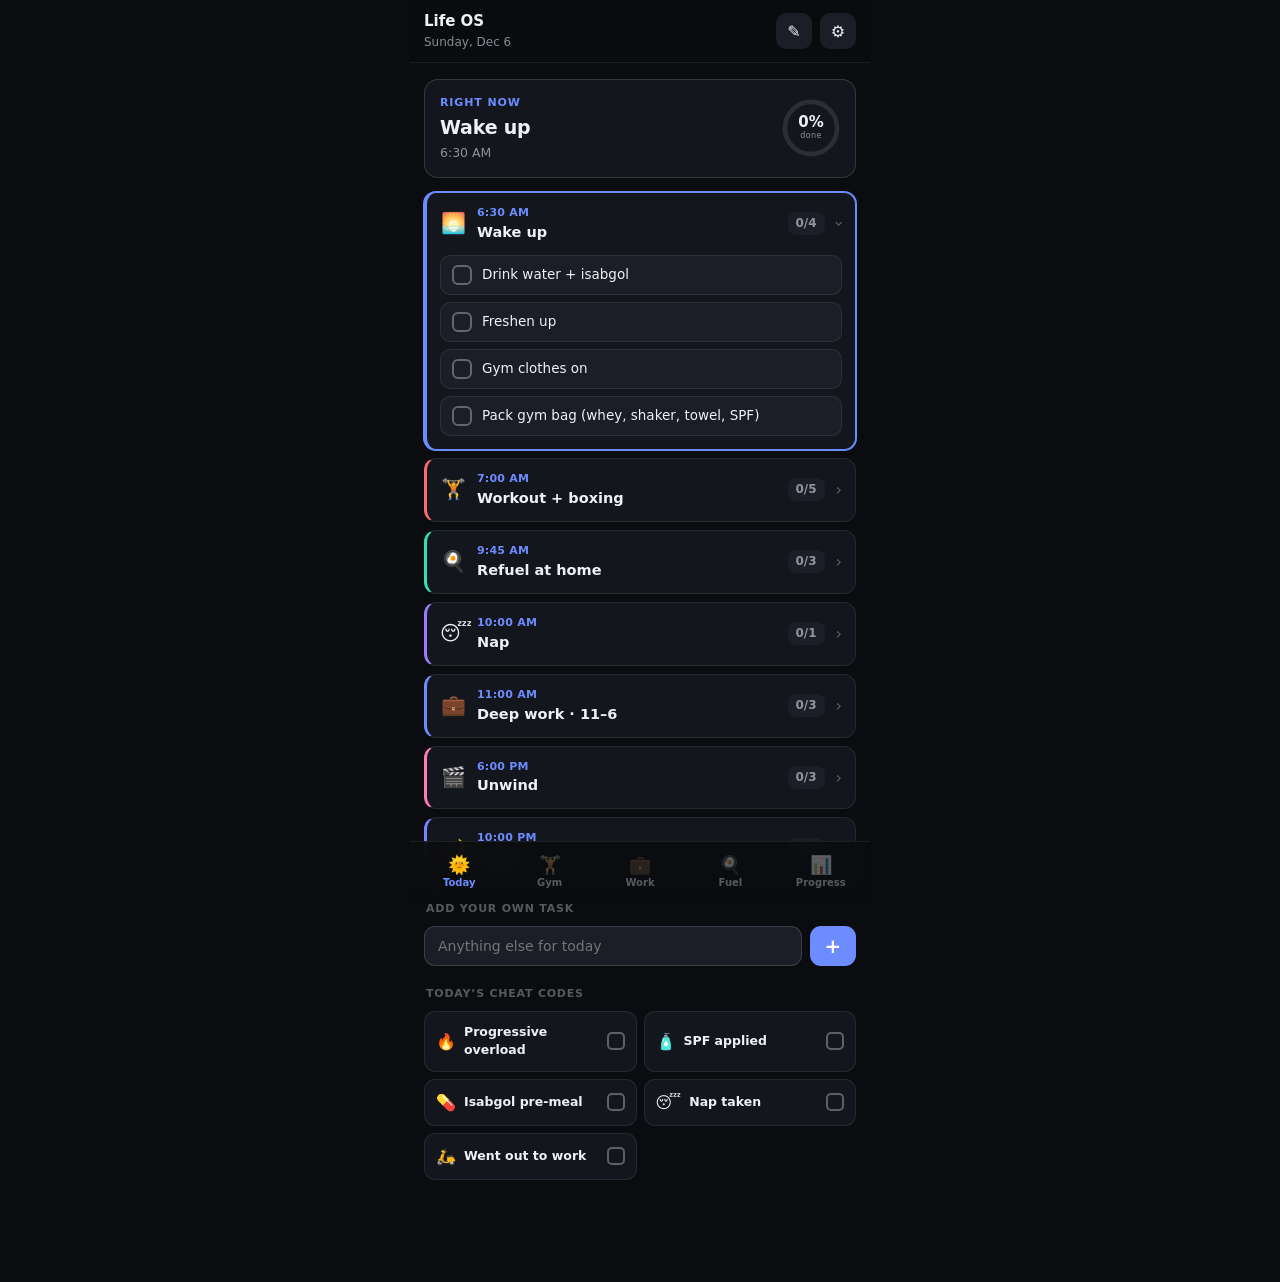
==== index.html @ 1b0ac403 "Add files via upload" ====
<!DOCTYPE html>
<html lang="en">
<head>
<meta charset="UTF-8">
<meta name="viewport" content="width=device-width, initial-scale=1.0, viewport-fit=cover">
<meta name="theme-color" content="#0a0b0f">
<meta name="apple-mobile-web-app-capable" content="yes">
<meta name="apple-mobile-web-app-status-bar-style" content="black-translucent">
<title>Life OS</title>
<link rel="manifest" href="manifest.webmanifest">
<link rel="apple-touch-icon" href="icon-192.png">
<style>
:root{
  --bg:#0b0c10;--surface:#14161d;--surface2:#1b1e27;--line:rgba(255,255,255,.08);--line2:rgba(255,255,255,.14);
  --text:#eef1f6;--muted:rgba(236,240,250,.56);--faint:rgba(236,240,250,.34);
  --accent:#6c8cff;--good:#34e2b0;--warn:#ffcf5d;--bad:#ff6b6b;
  --amber:#ffcf5d;--red:#ff6b6b;--green:#34e2b0;--purple:#9a7cff;--blue:#6c8cff;--pink:#ff7ab8;--indigo:#7c83ff;--teal:#4fb9c9;
  --radius:14px;color-scheme:dark;
}
*{box-sizing:border-box}
html,body{margin:0;padding:0}
body{background:var(--bg);color:var(--text);font-family:-apple-system,BlinkMacSystemFont,'Inter','Segoe UI',system-ui,sans-serif;-webkit-font-smoothing:antialiased;-webkit-tap-highlight-color:transparent;overscroll-behavior:none;font-size:15px;line-height:1.45}
button{font-family:inherit;cursor:pointer;border:none;color:inherit;background:none}
input,textarea,select{font-family:inherit}
.num{font-variant-numeric:tabular-nums}
.app{max-width:460px;margin:0 auto;min-height:100vh;padding-bottom:80px}
.topbar{position:sticky;top:0;z-index:8;display:flex;align-items:center;gap:8px;padding:calc(11px + env(safe-area-inset-top)) 14px 11px;background:rgba(11,12,16,.86);backdrop-filter:blur(12px);border-bottom:1px solid var(--line)}
.topbar .brand{flex:1;min-width:0}
.topbar h2{margin:0;font-size:15px;font-weight:700;white-space:nowrap;overflow:hidden;text-overflow:ellipsis}
.topbar .sub{font-size:12px;color:var(--muted);margin-top:1px;white-space:nowrap;overflow:hidden;text-overflow:ellipsis}
.iconbtn{width:36px;height:36px;border-radius:10px;background:var(--surface2);color:var(--text);font-size:16px;display:flex;align-items:center;justify-content:center;flex:none}
.iconbtn:active{background:#2a2e3a}
.iconbtn.on{background:var(--accent);color:#fff}
.view{display:none;padding:16px 14px 22px}
.view.active{display:block}
.eyebrow{font-size:11px;font-weight:700;letter-spacing:.1em;text-transform:uppercase;color:var(--accent);margin-bottom:6px}
h1.title{font-size:22px;font-weight:800;letter-spacing:-.02em;margin:0 0 4px}
.muted-p{font-size:13px;color:var(--muted);margin:2px 0 14px}
.sectit{font-size:11px;font-weight:700;text-transform:uppercase;letter-spacing:.07em;color:var(--faint);margin:20px 2px 9px;display:flex;justify-content:space-between;align-items:center}
.card{border:1px solid var(--line2);border-radius:var(--radius);padding:15px;background:var(--surface)}
.cta{width:100%;padding:14px;border-radius:12px;font-size:15px;font-weight:700;background:var(--accent);color:#fff;display:flex;align-items:center;justify-content:center;gap:8px}
.cta:active{filter:brightness(1.08)}
.cta.ghost{background:var(--surface2);color:var(--text);border:1px solid var(--line)}
.mini{padding:8px 12px;border-radius:10px;background:var(--surface2);color:var(--muted);font-size:12.5px;font-weight:600;border:1px solid var(--line)}
.mini:active{background:#23273a;color:var(--text)}
.mini.danger{color:var(--bad)}
.dot{width:8px;height:8px;border-radius:50%;flex:none}
.dot.Heavy{background:var(--red)}.dot.Hypertrophy{background:var(--blue)}.dot.Pump{background:var(--good)}
/* focus header */
.fhead{display:flex;align-items:center;justify-content:space-between;gap:12px;padding:15px;border:1px solid var(--line2);border-radius:var(--radius);background:var(--surface);margin-bottom:14px}
.fhead .nowlbl{font-size:11px;font-weight:700;letter-spacing:.08em;text-transform:uppercase;color:var(--accent)}
.fhead .nowttl{font-size:19px;font-weight:800;letter-spacing:-.01em;margin-top:3px}
.fhead .nowsub{font-size:12.5px;color:var(--muted);margin-top:2px}
.ring{position:relative;flex:none}
.ring svg{transform:rotate(-90deg);display:block}
.ring .rc{position:absolute;inset:0;display:flex;flex-direction:column;align-items:center;justify-content:center}
.ring .rc b{font-size:15px;font-weight:800;line-height:1}
.ring .rc s{font-size:8px;color:var(--muted);text-decoration:none;letter-spacing:.05em}
/* blocks */
.blk{border:1px solid var(--line);border-left:3px solid var(--line2);border-radius:12px;background:var(--surface);margin-bottom:8px;overflow:hidden}
.blk.amber{border-left-color:var(--amber)}.blk.red{border-left-color:var(--red)}.blk.green{border-left-color:var(--green)}.blk.purple{border-left-color:var(--purple)}.blk.blue{border-left-color:var(--blue)}.blk.pink{border-left-color:var(--pink)}.blk.indigo{border-left-color:var(--indigo)}.blk.teal{border-left-color:var(--teal)}
.blk.now{border-color:var(--accent);box-shadow:0 0 0 1px var(--accent)}
.blk.past{opacity:.5}
.bhd{display:flex;align-items:center;gap:11px;padding:12px 13px;cursor:pointer}
.be{font-size:20px;flex:none;width:26px;text-align:center}
.bm{flex:1;min-width:0}
.bt{font-size:11px;font-weight:700;color:var(--accent);letter-spacing:.02em}
.blk.past .bt{color:var(--faint)}
.bh{font-size:14.5px;font-weight:650;margin-top:1px}
.bcount{font-size:12px;color:var(--muted);font-weight:600;background:var(--surface2);border-radius:8px;padding:3px 8px}
.bcount.done{color:var(--good)}
.bchev{color:var(--faint);font-size:16px;transition:transform .15s}
.blk.open .bchev{transform:rotate(90deg)}
.subs{padding:0 13px 13px;display:flex;flex-direction:column;gap:7px}
.subrow{display:flex;align-items:center;gap:10px;padding:9px 11px;border:1px solid var(--line);border-radius:10px;background:var(--surface2);cursor:pointer}
.subrow.done{opacity:.55}
.subrow.done .stx{text-decoration:line-through;color:var(--faint)}
.subcbx{width:20px;height:20px;border-radius:6px;border:2px solid var(--faint);flex:none;display:flex;align-items:center;justify-content:center;font-size:12px;color:transparent}
.subcbx.on{background:var(--good);border-color:var(--good);color:#04241a}
.subrow .stx{flex:1;font-size:13.5px}
.subrow .srm{color:var(--faint);font-size:16px;padding:0 2px}
.blkact{padding:0 13px 13px}
/* edit */
.erow{display:flex;gap:8px;padding:11px 12px 0}
.eemoji{width:46px;text-align:center;font-size:18px}
.einp,.etitle{width:100%;padding:9px 11px;border-radius:9px;background:var(--bg);border:1px solid var(--line2);color:var(--text);font-size:13.5px}
.etitle{font-weight:650;margin:8px 12px 0;width:calc(100% - 24px)}
.etime{width:120px;padding:9px 11px;border-radius:9px;background:var(--bg);border:1px solid var(--line2);color:var(--text);font-size:13.5px}
.esubs{padding:8px 12px 0;display:flex;flex-direction:column;gap:6px}
.esub{display:flex;gap:7px;align-items:center}
.esub input{flex:1}
.esub button,.echip button{width:30px;height:30px;border-radius:8px;background:var(--surface2);color:var(--bad);font-size:16px;flex:none}
.etools{display:flex;flex-wrap:wrap;gap:7px;padding:10px 12px 12px;align-items:center}
.etools select{padding:8px 9px;border-radius:9px;background:var(--bg);border:1px solid var(--line2);color:var(--text);font-size:12.5px}
.addrow{display:flex;gap:8px;margin-bottom:10px}
.addrow input{flex:1;padding:11px 13px;border-radius:11px;background:var(--surface2);border:1px solid var(--line2);color:var(--text);font-size:14px}
.addrow input:focus{outline:none;border-color:var(--accent)}
.addrow button{width:46px;border-radius:11px;background:var(--accent);color:#fff;font-size:20px;font-weight:700}
.trow{display:flex;align-items:center;gap:11px;padding:11px 13px;border:1px solid var(--line);border-radius:11px;background:var(--surface);margin-bottom:7px}
.trow.done .tx{color:var(--faint);text-decoration:line-through}
.cbx{width:22px;height:22px;border-radius:6px;border:2px solid var(--faint);flex:none;display:flex;align-items:center;justify-content:center;font-size:13px;color:transparent}
.cbx.on{background:var(--good);border-color:var(--good);color:#04241a}
.trow .tx{flex:1;font-size:14px}
.trow .del{color:var(--faint);font-size:17px;padding:0 4px}
/* habits */
.habits{display:grid;grid-template-columns:1fr 1fr;gap:7px}
.hbtn{display:flex;align-items:center;gap:8px;padding:11px;border:1px solid var(--line);border-radius:11px;background:var(--surface)}
.hbtn.on{background:rgba(52,226,176,.12);border-color:rgba(52,226,176,.4)}
.hbtn .he{font-size:16px;flex:none}
.hbtn .hl{font-size:12.5px;font-weight:600;flex:1;text-align:left}
.hbtn .hk{width:18px;height:18px;border-radius:5px;border:2px solid var(--faint);flex:none;display:flex;align-items:center;justify-content:center;font-size:11px;color:transparent}
.hbtn.on .hk{background:var(--good);border-color:var(--good);color:#04241a}
/* gym week */
.legend{display:flex;gap:12px;flex-wrap:wrap;margin-top:11px;padding:11px 13px;background:var(--surface);border:1px solid var(--line);border-radius:11px}
.legend .li{display:flex;align-items:center;gap:6px;font-size:11.5px;color:var(--muted)}
.legend .li b{color:var(--text);font-weight:650}
.week{display:flex;flex-direction:column;gap:7px}
.wrow{display:flex;align-items:center;gap:12px;padding:12px 13px;border:1px solid var(--line);border-radius:12px;background:var(--surface)}
.wrow.today{border-color:var(--accent);background:linear-gradient(120deg,rgba(108,140,255,.1),var(--surface))}
.wrow.rest{opacity:.6}
.wrow .dd{width:34px;font-weight:700;font-size:12.5px;color:var(--muted);text-align:center}
.wrow.today .dd{color:var(--accent)}
.wrow .wk{flex:1;min-width:0}
.wrow .wk b{font-weight:650;font-size:14px;display:block;white-space:nowrap;overflow:hidden;text-overflow:ellipsis}
.wrow .wk small{color:var(--faint);font-size:11.5px}
.wrow .arw{color:var(--faint);font-size:15px}
.chips{display:flex;gap:6px;flex-wrap:wrap;margin-top:10px}
.tchip{display:inline-flex;align-items:center;gap:5px;font-size:11.5px;font-weight:600;color:var(--muted);background:var(--surface2);border:1px solid var(--line);padding:4px 9px;border-radius:99px}
.callout{display:flex;align-items:flex-start;gap:10px;padding:11px 13px;border-radius:11px;background:rgba(108,140,255,.1);border:1px solid rgba(108,140,255,.3);font-size:13px;color:#cdd9ff;margin-bottom:12px}
/* player */
.pbar{height:5px;border-radius:99px;background:var(--line);overflow:hidden;margin:2px 0 16px}
.pbar>i{display:block;height:100%;background:var(--accent);border-radius:99px;transition:width .35s ease}
.exhead{display:flex;align-items:flex-start;justify-content:space-between;gap:12px;margin-bottom:3px}
.exname{font-size:22px;font-weight:850;letter-spacing:-.02em;line-height:1.12}
.tier{flex:none;font-size:11px;font-weight:700;padding:4px 9px;border-radius:99px;white-space:nowrap}
.tier.Heavy{background:rgba(255,107,107,.16);color:var(--red)}.tier.Hypertrophy{background:rgba(108,140,255,.16);color:var(--blue)}.tier.Pump{background:rgba(52,226,176,.16);color:var(--good)}
.exsub{color:var(--muted);font-size:13px;margin:6px 0 14px}
.media{position:relative;border-radius:14px;overflow:hidden;background:#0f1117;aspect-ratio:4/3;display:flex;align-items:center;justify-content:center;margin-bottom:16px;border:1px solid var(--line)}
.media img{width:100%;height:100%;object-fit:contain;background:#fff}
.media .ph{display:flex;flex-direction:column;align-items:center;gap:10px;color:var(--muted);padding:24px;text-align:center}
.media .ph .em{font-size:44px}
.media .demo{position:absolute;right:10px;bottom:10px;background:rgba(0,0,0,.6);color:#fff;font-size:12px;font-weight:600;padding:6px 11px;border-radius:99px;text-decoration:none;border:1px solid rgba(255,255,255,.14)}
.setdots{display:flex;gap:6px;flex-wrap:wrap;margin-bottom:14px}
.sdot{min-width:36px;height:34px;padding:0 10px;border-radius:9px;display:flex;align-items:center;justify-content:center;font-weight:700;font-size:13px;background:var(--surface2);color:var(--faint);border:1px solid var(--line)}
.sdot.done{background:rgba(52,226,176,.16);color:var(--good);border-color:transparent}
.sdot.cur{background:var(--accent);color:#fff;border-color:transparent}
.card .slbl{font-size:11px;text-transform:uppercase;letter-spacing:.06em;color:var(--faint);font-weight:700}
.card .tgt{font-size:13.5px;color:var(--muted);margin:4px 0 14px}
.card .tgt b{color:var(--text)}
.steppers{display:flex;gap:11px;margin-bottom:14px}
.stepper{flex:1;border:1px solid var(--line);border-radius:13px;padding:10px;text-align:center;background:var(--bg)}
.stepper .cap{font-size:11px;font-weight:700;letter-spacing:.04em;text-transform:uppercase;color:var(--muted);margin-bottom:7px}
.stepper .ctl{display:flex;align-items:center;justify-content:center;gap:5px}
.stepper .ctl button{width:40px;height:40px;font-size:22px;border-radius:11px;background:var(--surface2);color:var(--text)}
.stepper .val input{width:60px;text-align:center;font-size:22px;font-weight:800;border:none;background:transparent;padding:4px 0;color:var(--text)}
.stepper .unit{font-size:11px;color:var(--faint);margin-top:3px}
.donebtn{width:100%;padding:16px;font-size:16px;font-weight:800;border-radius:13px;background:var(--good);color:#04241a;display:flex;align-items:center;justify-content:center;gap:8px}
.minor{display:flex;gap:9px;margin-top:11px}
.minor button{flex:1;background:var(--surface2);color:var(--muted);font-size:13px;font-weight:600;padding:11px;border-radius:11px;border:1px solid var(--line)}
.rest{position:fixed;inset:0;z-index:40;background:rgba(8,9,13,.96);backdrop-filter:blur(8px);color:#fff;display:none;flex-direction:column;align-items:center;justify-content:center;padding:28px;text-align:center}
.rest.active{display:flex}
.rest .cap{font-size:12px;letter-spacing:.14em;text-transform:uppercase;color:var(--muted);font-weight:700}
.ring2{position:relative;width:230px;height:230px;margin:20px 0}
.ring2 svg{transform:rotate(-90deg);width:100%;height:100%}
.ring2 .t{position:absolute;inset:0;display:flex;align-items:center;justify-content:center;font-size:56px;font-weight:800}
.rest .nextup{color:var(--muted);font-size:14px;margin-bottom:20px}
.rest .nextup b{color:#fff}
.rest .adj{display:flex;gap:10px;margin-bottom:14px}
.rest .adj button{background:rgba(255,255,255,.1);color:#fff;font-size:15px;font-weight:700;padding:12px 18px;border-radius:12px}
.skip{background:#fff;color:#0a0b0f;font-weight:800;padding:14px 34px;font-size:16px;border-radius:13px}
.stats{display:grid;grid-template-columns:1fr 1fr 1fr;gap:9px;margin:12px 0 4px}
.stat{border:1px solid var(--line);border-radius:13px;padding:14px 10px;text-align:center;background:var(--surface)}
.stat .v{font-size:21px;font-weight:800}
.stat .k{font-size:11px;color:var(--muted);margin-top:3px;font-weight:600}
.sumrow{display:flex;justify-content:space-between;align-items:center;gap:12px;padding:12px 0;border-bottom:1px solid var(--line)}
.sumrow .nm{font-weight:650;font-size:14px}
.sumrow .vv{color:var(--muted);font-size:13px;text-align:right}
.exrow{display:flex;align-items:center;gap:11px;padding:13px 14px;border:1px solid var(--line);border-radius:12px;background:var(--surface);margin-bottom:8px}
.exrow .nm{flex:1;min-width:0}
.exrow .nm b{font-size:14px;font-weight:650;display:block}
.exrow .nm small{font-size:11.5px;color:var(--faint)}
.exrow .arw{color:var(--faint);font-size:15px}
.spark{display:flex;align-items:flex-end;gap:3px;height:28px;width:58px}
.spark i{flex:1;background:var(--accent);border-radius:3px 3px 0 0;min-height:3px;opacity:.85}
.prcard{border:1px solid var(--line);border-radius:13px;background:var(--surface);padding:14px;margin-bottom:9px}
.prcard .ph{display:flex;justify-content:space-between;align-items:center;margin-bottom:9px}
.prcard .ph b{font-size:14px;font-weight:700}
.prcard .ph .date{font-size:11.5px;color:var(--faint)}
.prcard .badges{display:flex;gap:6px;flex-wrap:wrap}
.prcard .bdg{font-size:11.5px;color:var(--muted);background:var(--surface2);border:1px solid var(--line);padding:3px 8px;border-radius:7px}
.empty{text-align:center;color:var(--muted);font-size:13.5px;padding:26px 16px;background:var(--surface);border:1px dashed var(--line2);border-radius:13px}
.empty .em{font-size:36px;display:block;margin-bottom:9px;opacity:.7}
.chartwrap{border:1px solid var(--line2);border-radius:14px;background:var(--surface);padding:15px 13px 9px}
.chartwrap .ttl{font-size:12.5px;color:var(--muted);font-weight:600;margin-bottom:6px}
.chartwrap svg{width:100%;height:auto;display:block;overflow:visible}
.chartlegend{display:flex;gap:14px;margin-top:8px;font-size:11.5px;color:var(--muted);flex-wrap:wrap}
.chartlegend span{display:inline-flex;align-items:center;gap:6px}
.ln{width:14px;height:3px;border-radius:2px;background:var(--accent)}
.kpis{display:grid;grid-template-columns:1fr 1fr;gap:8px;margin-bottom:6px}
.kpi{padding:13px;border:1px solid var(--line2);border-radius:13px;background:var(--surface)}
.kpi .ke{font-size:16px}
.kpi .kv{font-size:19px;font-weight:800;margin-top:5px}
.kpi .kl{font-size:11px;color:var(--muted);margin-top:1px}
.kpi.hot{background:linear-gradient(135deg,rgba(255,107,107,.14),var(--surface));border-color:rgba(255,107,107,.3)}
.frings{display:grid;grid-template-columns:1fr 1fr;gap:11px;margin:4px 0}
.fring{border:1px solid var(--line);border-radius:14px;background:var(--surface);padding:14px;display:flex;flex-direction:column;align-items:center;gap:5px}
.fring .ft{font-size:11.5px;color:var(--muted);font-weight:700}
.fring .fv{font-size:12.5px;color:var(--faint)}
.fring .fv b{color:var(--text);font-size:14px}
.counter{display:flex;align-items:center;justify-content:space-between;padding:13px 15px;border:1px solid var(--line);border-radius:13px;background:var(--surface);margin-bottom:9px}
.counter.on{border-color:rgba(52,226,176,.4)}
.counter .cl{display:flex;align-items:center;gap:10px}
.counter .cl .ce{font-size:22px}
.counter .cl .cn b{font-size:14px;font-weight:650;display:block}
.counter .cl .cn small{font-size:11.5px;color:var(--muted)}
.counter .cc{display:flex;align-items:center;gap:11px}
.counter .cc button{width:36px;height:36px;border-radius:10px;background:var(--surface2);color:var(--text);font-size:20px}
.counter .cc .cv{min-width:28px;text-align:center;font-size:18px;font-weight:800}
.counter .cc .del{width:32px;font-size:17px;color:var(--faint)}
.meal{display:flex;align-items:center;gap:11px;padding:12px 13px;border:1px solid var(--line);border-radius:11px;background:var(--surface);margin-bottom:7px}
.meal.on{border-color:rgba(52,226,176,.4)}
.meal .mn{flex:1;min-width:0}
.meal .mn b{font-size:13.5px;font-weight:600;display:block}
.meal .mn small{font-size:11.5px;color:var(--faint)}
.meal.on .mn b{color:var(--good)}
.meal .del{color:var(--faint);font-size:17px;padding:0 4px}
.spot{display:flex;align-items:flex-start;gap:11px;padding:13px;border:1px solid var(--line);border-radius:13px;background:var(--surface);margin-bottom:8px}
.spot .si{width:38px;height:38px;border-radius:10px;background:var(--surface2);display:flex;align-items:center;justify-content:center;font-size:18px;flex:none}
.spot .sm{flex:1;min-width:0}
.spot .sm b{font-size:14px;font-weight:650;display:block}
.spot .sm .meta{font-size:11.5px;color:var(--accent);font-weight:600;margin:2px 0}
.spot .sm small{font-size:12px;color:var(--muted);display:block}
.spot .go{font-size:11.5px;color:var(--accent);font-weight:700;white-space:nowrap;text-decoration:none;align-self:center}
.timer{border:1px solid var(--line2);border-radius:16px;background:var(--surface);padding:20px;text-align:center;margin-bottom:8px}
.timer .tv{font-size:48px;font-weight:850;letter-spacing:-.02em}
.timer .ts{font-size:11px;color:var(--muted);font-weight:700;letter-spacing:.1em;text-transform:uppercase}
.timer .tb{display:flex;gap:9px;margin-top:14px}
.timer .tb button{flex:1;padding:12px;border-radius:12px;font-weight:700;font-size:14px}
.timer .tb .pri{background:var(--accent);color:#fff}
.timer .tb .sec{background:var(--surface2);color:var(--text);border:1px solid var(--line)}
.seglbl{font-size:12.5px;color:var(--muted);margin:10px 0 0}
textarea.notes{width:100%;min-height:130px;padding:14px;border-radius:13px;background:var(--surface2);border:1px solid var(--line2);color:var(--text);font-size:14px;line-height:1.5;resize:vertical}
textarea.notes:focus{outline:none;border-color:var(--accent)}
.field label{display:block;font-size:12.5px;font-weight:650;margin:0 0 6px;color:var(--text)}
.field input{width:100%;padding:12px 13px;border-radius:12px;background:var(--surface2);border:1px solid var(--line2);color:var(--text);font-size:14px}
.banner{margin-top:13px;padding:12px 13px;border-radius:12px;background:var(--surface2);border:1px solid var(--line);font-size:12.5px;color:var(--muted)}
.banner.ok{border-color:rgba(52,226,176,.4);color:var(--good)}
.tabbar{position:fixed;bottom:0;left:0;right:0;z-index:9;display:flex;max-width:460px;margin:0 auto;background:rgba(11,12,16,.93);backdrop-filter:blur(12px);border-top:1px solid var(--line);padding:7px 4px calc(7px + env(safe-area-inset-bottom))}
.tabbar button{flex:1;display:flex;flex-direction:column;align-items:center;gap:2px;font-size:10px;font-weight:650;color:var(--faint);padding:5px 0}
.tabbar button .ic{font-size:18px;filter:grayscale(.4)}
.tabbar button.on{color:var(--accent)}
.tabbar button.on .ic{filter:none}
#toast{position:fixed;left:50%;bottom:92px;transform:translateX(-50%);background:#1b1e28;color:#fff;padding:11px 17px;border-radius:12px;font-size:13.5px;z-index:60;max-width:86%;text-align:center;transition:opacity .3s;border:1px solid rgba(255,255,255,.1);opacity:0;pointer-events:none}
.foodgoals{display:grid;grid-template-columns:1fr 1fr;gap:9px;margin-bottom:8px}
.foodgoals .field input{padding:9px 11px}
. meallabel{font-size:12px}
</style>
</head>
<body>
<div class="app">
  <div class="topbar">
    <button class="iconbtn" id="backBtn" style="display:none" onclick="goBack()">←</button>
    <div class="brand"><h2 id="barTitle">Life OS</h2><div class="sub" id="barSub"></div></div>
    <button class="iconbtn" id="editBtn" onclick="toggleEdit()" title="Edit">✎</button>
    <button class="iconbtn" onclick="openSettings()" title="Settings">⚙</button>
  </div>

  <div class="view active" id="today"></div>

  <div class="view" id="gym">
    <div class="eyebrow" id="gymDay">Today</div>
    <h1 class="title" id="todayWorkout"></h1>
    <div class="muted-p" id="gymLbl">Today’s session</div>
    <div class="chips" id="tierChips" style="margin-bottom:14px"></div>
    <button class="cta" id="startBtn" onclick="startToday()">Start workout</button>
    <div class="legend">
      <div class="li"><span class="dot Heavy"></span><b>Heavy</b> low reps</div>
      <div class="li"><span class="dot Hypertrophy"></span><b>Build</b> mid reps</div>
      <div class="li"><span class="dot Pump"></span><b>Pump</b> high reps</div>
    </div>
    <div class="sectit">This week</div>
    <div class="week" id="weekList"></div>
  </div>

  <div class="view" id="player">
    <div class="pbar"><i id="pfill"></i></div>
    <div class="exhead"><div class="exname" id="exName"></div><div class="tier" id="exTier"></div></div>
    <div class="exsub" id="exSub"></div>
    <div class="media" id="media"></div>
    <div class="setdots" id="setDots"></div>
    <div class="card">
      <div class="slbl" id="setLbl">Set 1</div>
      <div class="tgt" id="setTgt"></div>
      <div class="steppers">
        <div class="stepper"><div class="cap">Weight</div><div class="ctl"><button onclick="bump('w',-1)">−</button><div class="val"><input id="wIn" class="num" inputmode="decimal"></div><button onclick="bump('w',1)">+</button></div><div class="unit">kg</div></div>
        <div class="stepper"><div class="cap">Reps</div><div class="ctl"><button onclick="bump('r',-1)">−</button><div class="val"><input id="rIn" class="num" inputmode="numeric"></div><button onclick="bump('r',1)">+</button></div><div class="unit">reps</div></div>
      </div>
      <button class="donebtn" onclick="doneSet()">✓ Done set</button>
      <div class="minor"><button onclick="prevSet()">← Back a set</button><button onclick="skipExercise()">Skip exercise</button></div>
    </div>
  </div>

  <div class="view" id="summary">
    <div class="eyebrow">Complete</div>
    <h1 class="title" id="sumTitle">Workout done</h1>
    <div class="stats" id="sumStats"></div>
    <div class="sectit">Breakdown</div>
    <div id="sumList"></div>
    <button class="cta" style="margin-top:16px" onclick="saveSession()">Save &amp; finish</button>
    <button class="cta ghost" style="margin-top:9px" onclick="goGym()">Discard</button>
  </div>

  <div class="view" id="work"></div>

  <div class="view" id="food"></div>

  <div class="view" id="progress">
    <div class="eyebrow">Progress</div>
    <h1 class="title">Your training</h1>
    <div class="sectit" style="margin-top:8px">This week</div>
    <div class="kpis" id="cheatCodes"></div>
    <div class="sectit">Totals</div>
    <div class="stats" id="progStats"></div>
    <div class="sectit">Strength by exercise <span style="font-weight:600;color:var(--faint);text-transform:none;letter-spacing:0">tap for graph</span></div>
    <div id="exProg"></div>
    <div class="sectit">Recent sessions</div>
    <div id="histList"></div>
  </div>

  <div class="view" id="exdetail">
    <div class="eyebrow">Progressive overload</div>
    <h1 class="title" id="edName"></h1>
    <div class="muted-p" id="edTrend"></div>
    <div class="chartwrap"><div class="ttl">Working weight per session</div><div id="edChart"></div>
      <div class="chartlegend"><span><i class="ln"></i> Weight (kg)</span><span>● reps logged</span></div>
    </div>
    <div class="sectit">Every logged set</div>
    <div id="edSets"></div>
  </div>

  <div class="view" id="spots">
    <div class="eyebrow">Work spots</div>
    <h1 class="title">Where to work</h1>
    <p class="muted-p">Free seats first, paid desks when you want to lock in.</p>
    <div id="spotCats"></div>
  </div>

  <div class="view" id="settings">
    <div class="eyebrow">Settings</div>
    <h1 class="title">Live sync</h1>
    <p class="muted-p">Your finished workouts, meals, work logs &amp; tasks push to your Google Sheet. Pre-filled — only change if your sheet URL changes.</p>
    <div class="field"><label>Google Sheet sync URL</label><input id="syncUrl" placeholder="https://script.google.com/macros/s/.../exec"></div>
    <div class="minor" style="margin-top:11px"><button onclick="saveSync()">Save &amp; load</button><button onclick="testSync()">Test connection</button></div>
    <div class="banner" id="syncStatus">Not connected — using built-in data.</div>
    <div class="sectit">Reset</div>
    <p class="muted-p">Restore the default daily flow, habits, meals &amp; countries. Your logged history stays.</p>
    <button class="cta ghost" onclick="resetCfg()">Reset my setup to defaults</button>
    <button class="cta ghost" style="margin-top:9px" onclick="goToday()">Back to today</button>
  </div>

  <div class="rest" id="rest">
    <div class="cap" id="restCap">Rest</div>
    <div class="ring2"><svg viewBox="0 0 100 100"><circle cx="50" cy="50" r="45" fill="none" stroke="rgba(255,255,255,.12)" stroke-width="6"/><circle id="ringFg" cx="50" cy="50" r="45" fill="none" stroke="#6c8cff" stroke-width="7" stroke-linecap="round" stroke-dasharray="283" stroke-dashoffset="0"/></svg><div class="t num" id="restTime">1:30</div></div>
    <div class="nextup" id="nextUp"></div>
    <div class="adj"><button onclick="adjRest(-15)">−15s</button><button onclick="adjRest(15)">+15s</button></div>
    <button class="skip" onclick="endRest()">Skip →</button>
  </div>

  <div class="tabbar">
    <button id="tabToday" class="on" onclick="goToday()"><span class="ic">🌞</span>Today</button>
    <button id="tabGym" onclick="goGym()"><span class="ic">🏋️</span>Gym</button>
    <button id="tabWork" onclick="goWork()"><span class="ic">💼</span>Work</button>
    <button id="tabFood" onclick="goFood()"><span class="ic">🍳</span>Fuel</button>
    <button id="tabProg" onclick="openProgress()"><span class="ic">📊</span>Progress</button>
  </div>
</div>

<script>
const DATA = {"meta": {"title": "Jae 6-Day Split + Boxing Cut", "startWeight": 65.35, "waist": 32.5, "startDate": "22-Jun", "boxing": "Boxing replaces cardio \u2014 25\u201330 min right after lifting (heavy work stays fresh). Rest Sunday."}, "schedule": [{"date": "22-Jun", "day": "Mon", "workout": "Back + Biceps (Strength)", "boxing": "After lifting \u00b7 25 min"}, {"date": "23-Jun", "day": "Tue", "workout": "Chest + Triceps (Strength)", "boxing": "After lifting \u00b7 25 min"}, {"date": "24-Jun", "day": "Wed", "workout": "Legs + Shoulders (Strength)", "boxing": "After lifting \u00b7 20 min (light)"}, {"date": "25-Jun", "day": "Thu", "workout": "Back + Biceps (Pump)", "boxing": "After lifting \u00b7 30 min"}, {"date": "26-Jun", "day": "Fri", "workout": "Chest + Triceps (Pump)", "boxing": "After lifting \u00b7 30 min"}, {"date": "27-Jun", "day": "Sat", "workout": "Legs + Shoulders (Pump)", "boxing": "After lifting \u00b7 20 min (light)"}, {"date": "28-Jun", "day": "Sun", "workout": "Rest + Mobility", "boxing": "Optional easy shadow-boxing / walk"}], "workoutOrder": ["Back + Biceps (Strength)", "Chest + Triceps (Strength)", "Legs + Shoulders (Strength)", "Back + Biceps (Pump)", "Chest + Triceps (Pump)", "Legs + Shoulders (Pump)"], "restDefaults": {"Back + Biceps (Strength)": 120, "Chest + Triceps (Strength)": 120, "Legs + Shoulders (Strength)": 120, "Back + Biceps (Pump)": 60, "Chest + Triceps (Pump)": 60, "Legs + Shoulders (Pump)": 60}, "tiers": {"Heavy": {"rest": 180, "hint": "Heavy \u2014 low reps, long rest. Leave 1\u20132 reps in the tank."}, "Hypertrophy": {"rest": 90, "hint": "Hypertrophy \u2014 controlled tempo, push close to failure."}, "Pump": {"rest": 45, "hint": "Pump \u2014 high reps, short rest, chase the burn."}}, "workSpots": [{"name": "Third Wave Coffee \u2014 Rajajinagar", "area": "Rajajinagar (near Vijayanagar)", "type": "Cafe", "cost": "Buy a coffee (~\u20b9250)", "note": "Closest to home, fast wifi, laptops welcome, techie regulars.", "maps": "Third Wave Coffee Rajajinagar Bangalore"}, {"name": "Starbucks \u2014 Orion Mall", "area": "Rajajinagar / Brigade Gateway", "type": "Cafe", "cost": "Buy a coffee", "note": "AC, outlets, very long-stay friendly, 10 min from Vijayanagar.", "maps": "Starbucks Orion Mall Rajajinagar"}, {"name": "BHIVE Workspace \u2014 Koramangala", "area": "Koramangala", "type": "Coworking", "cost": "Day pass ~\u20b9300 (promos \u20b975)", "note": "Heart of the startup scene \u2014 founders, tech folks, events. Great to network.", "maps": "BHIVE Workspace Koramangala"}, {"name": "WeWork Galaxy \u2014 Residency Road", "area": "Central / MG Road", "type": "Coworking", "cost": "Day pass", "note": "Premium, unlimited coffee, dense tech/startup crowd, phone booths.", "maps": "WeWork Galaxy Residency Road Bangalore"}, {"name": "91springboard \u2014 Koramangala", "area": "Koramangala", "type": "Coworking", "cost": "Day pass", "note": "Big community + frequent founder/startup events to meet people.", "maps": "91springboard Koramangala"}, {"name": "Paper & Pie \u2014 Indiranagar", "area": "Indiranagar", "type": "Cafe", "cost": "Buy a coffee", "note": "Quiet, plug points everywhere, creative/startup crowd.", "maps": "Paper and Pie Indiranagar"}, {"name": "Beanlore \u2014 HSR Layout", "area": "HSR Layout", "type": "Cafe", "cost": "Buy a coffee", "note": "Work-friendly specialty cafe, lots of engineers/founders.", "maps": "Beanlore HSR Layout"}, {"name": "Atta Galatta \u2014 Koramangala", "area": "Koramangala", "type": "Cafe / Bookstore", "cost": "Buy a coffee", "note": "Calm, free wifi, good for deep focus blocks.", "maps": "Atta Galatta Koramangala"}, {"name": "GoFloaters / myHQ (app)", "area": "Citywide", "type": "Day-pass finder", "cost": "\u20b9200\u2013\u20b91000/day", "note": "Book the nearest desk on-demand \u2014 compare spots near you each day.", "maps": "GoFloaters Bangalore"}], "food": {"kcalGoal": 1940, "proteinGoal": 150, "carbGoal": 254, "fatGoal": 42, "waterGoal": 10, "coffeeGoal": 2, "meals": [{"name": "Oats + whey (pre-gym)", "kcal": 362, "protein": 25, "carbs": 50, "fat": 8, "pre": true}, {"name": "Whey shake (post-workout)", "kcal": 130, "protein": 25, "carbs": 4, "fat": 2}, {"name": "Rice + chicken (home, 9:45)", "kcal": 362, "protein": 25, "carbs": 50, "fat": 8}, {"name": "Rice + chicken (spot)", "kcal": 362, "protein": 25, "carbs": 50, "fat": 8}, {"name": "Rice + chicken (spot)", "kcal": 362, "protein": 25, "carbs": 50, "fat": 8}, {"name": "Dinner", "kcal": 362, "protein": 25, "carbs": 50, "fat": 8}], "supps": [{"name": "Creatine 5g", "when": "Daily \u00b7 anytime (post-workout)"}, {"name": "HMB 3g", "when": "Pre-workout"}, {"name": "Magnesium", "when": "Evening \u00b7 before bed"}]}, "workouts": {"Back + Biceps (Strength)": [{"exercise": "Chest Supported Row", "tier": "Heavy", "sets": 4, "repTarget": "6-8", "rest": 180, "startKg": 40.0, "nextKg": 40.0}, {"exercise": "Lat Pulldown", "tier": "Hypertrophy", "sets": 3, "repTarget": "8-10", "rest": 120, "startKg": 45.0, "nextKg": 45.0}, {"exercise": "Seated Cable Row", "tier": "Hypertrophy", "sets": 3, "repTarget": "8-12", "rest": 90, "startKg": 40.0, "nextKg": 40.0}, {"exercise": "One-arm DB Row", "tier": "Hypertrophy", "sets": 3, "repTarget": "10-12", "rest": 90, "startKg": 20.0, "nextKg": 20.0}, {"exercise": "DB Curl", "tier": "Hypertrophy", "sets": 3, "repTarget": "8-10", "rest": 90, "startKg": 10.0, "nextKg": 10.0}, {"exercise": "Hammer Curl", "tier": "Pump", "sets": 3, "repTarget": "12-15", "rest": 60, "startKg": 10.0, "nextKg": 10.0}, {"exercise": "Cable Curl", "tier": "Pump", "sets": 2, "repTarget": "15-20", "rest": 45, "startKg": 15.0, "nextKg": 15.0}], "Chest + Triceps (Strength)": [{"exercise": "Incline DB Press", "tier": "Heavy", "sets": 4, "repTarget": "6-8", "rest": 180, "startKg": 17.5, "nextKg": 17.5}, {"exercise": "Machine Chest Press", "tier": "Hypertrophy", "sets": 3, "repTarget": "8-10", "rest": 120, "startKg": 35.0, "nextKg": 35.0}, {"exercise": "Pec Deck", "tier": "Hypertrophy", "sets": 3, "repTarget": "12-15", "rest": 60, "startKg": 30.0, "nextKg": 30.0}, {"exercise": "Triceps Pushdown", "tier": "Hypertrophy", "sets": 3, "repTarget": "8-10", "rest": 90, "startKg": 25.0, "nextKg": 25.0}, {"exercise": "Overhead Triceps Extension", "tier": "Hypertrophy", "sets": 3, "repTarget": "10-12", "rest": 60, "startKg": 12.5, "nextKg": 12.5}, {"exercise": "Rope Pushdown", "tier": "Pump", "sets": 2, "repTarget": "15-20", "rest": 45, "startKg": 22.5, "nextKg": 22.5}], "Legs + Shoulders (Strength)": [{"exercise": "Leg Press", "tier": "Heavy", "sets": 4, "repTarget": "6-8", "rest": 180, "startKg": 90.0, "nextKg": 90.0}, {"exercise": "Romanian Deadlift", "tier": "Hypertrophy", "sets": 3, "repTarget": "8-10", "rest": 150, "startKg": 40.0, "nextKg": 40.0}, {"exercise": "Leg Curl", "tier": "Hypertrophy", "sets": 3, "repTarget": "10-12", "rest": 90, "startKg": 30.0, "nextKg": 30.0}, {"exercise": "Leg Extension", "tier": "Hypertrophy", "sets": 3, "repTarget": "12-15", "rest": 60, "startKg": 35.0, "nextKg": 35.0}, {"exercise": "Seated DB Shoulder Press", "tier": "Hypertrophy", "sets": 3, "repTarget": "8-10", "rest": 90, "startKg": 12.5, "nextKg": 12.5}, {"exercise": "Lateral Raise", "tier": "Pump", "sets": 4, "repTarget": "15-20", "rest": 45, "startKg": 7.5, "nextKg": 7.5}, {"exercise": "Standing Calf Raise", "tier": "Pump", "sets": 4, "repTarget": "12-15", "rest": 60, "startKg": 40.0, "nextKg": 40.0}], "Back + Biceps (Pump)": [{"exercise": "Wide Lat Pulldown", "tier": "Hypertrophy", "sets": 3, "repTarget": "8-10", "rest": 120, "startKg": 40.0, "nextKg": 40.0}, {"exercise": "Chest Supported Row", "tier": "Hypertrophy", "sets": 3, "repTarget": "10-12", "rest": 90, "startKg": 35.0, "nextKg": 35.0}, {"exercise": "Seated Cable Row", "tier": "Pump", "sets": 3, "repTarget": "12-15", "rest": 60, "startKg": 35.0, "nextKg": 35.0}, {"exercise": "Rear Delt Fly", "tier": "Pump", "sets": 3, "repTarget": "15-20", "rest": 45, "startKg": 10.0, "nextKg": 10.0}, {"exercise": "Incline DB Curl", "tier": "Hypertrophy", "sets": 3, "repTarget": "10-12", "rest": 60, "startKg": 9.0, "nextKg": 9.0}, {"exercise": "Cable Curl", "tier": "Pump", "sets": 3, "repTarget": "15-20", "rest": 45, "startKg": 15.0, "nextKg": 15.0}], "Chest + Triceps (Pump)": [{"exercise": "Machine Chest Press", "tier": "Hypertrophy", "sets": 3, "repTarget": "8-10", "rest": 120, "startKg": 35.0, "nextKg": 35.0}, {"exercise": "Incline DB Press", "tier": "Hypertrophy", "sets": 3, "repTarget": "10-12", "rest": 90, "startKg": 15.0, "nextKg": 15.0}, {"exercise": "Cable Fly", "tier": "Pump", "sets": 3, "repTarget": "12-15", "rest": 60, "startKg": 12.5, "nextKg": 12.5}, {"exercise": "Pec Deck", "tier": "Pump", "sets": 3, "repTarget": "15-20", "rest": 45, "startKg": 30.0, "nextKg": 30.0}, {"exercise": "Rope Pushdown", "tier": "Hypertrophy", "sets": 3, "repTarget": "12-15", "rest": 60, "startKg": 22.5, "nextKg": 22.5}, {"exercise": "Overhead Triceps Extension", "tier": "Pump", "sets": 3, "repTarget": "15-20", "rest": 45, "startKg": 12.5, "nextKg": 12.5}], "Legs + Shoulders (Pump)": [{"exercise": "Goblet Squat", "tier": "Hypertrophy", "sets": 3, "repTarget": "10-12", "rest": 120, "startKg": 22.5, "nextKg": 22.5}, {"exercise": "Leg Extension", "tier": "Pump", "sets": 3, "repTarget": "15-20", "rest": 45, "startKg": 30.0, "nextKg": 30.0}, {"exercise": "Leg Curl", "tier": "Pump", "sets": 3, "repTarget": "15-20", "rest": 45, "startKg": 25.0, "nextKg": 25.0}, {"exercise": "Hip Thrust / Glute Bridge", "tier": "Hypertrophy", "sets": 3, "repTarget": "10-12", "rest": 90, "startKg": 40.0, "nextKg": 40.0}, {"exercise": "Lateral Raise", "tier": "Pump", "sets": 4, "repTarget": "15-20", "rest": 45, "startKg": 7.5, "nextKg": 7.5}, {"exercise": "Rear Delt Fly", "tier": "Pump", "sets": 3, "repTarget": "15-20", "rest": 45, "startKg": 10.0, "nextKg": 10.0}, {"exercise": "Standing Calf Raise", "tier": "Pump", "sets": 4, "repTarget": "15-20", "rest": 45, "startKg": 35.0, "nextKg": 35.0}]}};
const GIFMAP = {"Incline DB Press": "https://fitnessprogramer.com/wp-content/uploads/2021/02/Incline-Dumbbell-Press.gif", "Lat Pulldown": "https://fitnessprogramer.com/wp-content/uploads/2021/02/Lat-Pulldown.gif", "Flat DB Press": "https://fitnessprogramer.com/wp-content/uploads/2021/02/Dumbbell-Bench-Press.gif", "Seated Cable Row": "https://fitnessprogramer.com/wp-content/uploads/2021/02/Seated-Cable-Row.gif", "Seated DB Shoulder Press": "https://fitnessprogramer.com/wp-content/uploads/2021/02/Dumbbell-Shoulder-Press.gif", "DB Curl": "https://fitnessprogramer.com/wp-content/uploads/2021/02/Dumbbell-Curl.gif", "Triceps Pushdown": "https://fitnessprogramer.com/wp-content/uploads/2021/02/Triceps-Pushdown.gif", "Leg Press": "https://fitnessprogramer.com/wp-content/uploads/2021/02/Leg-Press.gif", "Romanian Deadlift": "https://fitnessprogramer.com/wp-content/uploads/2021/02/Romanian-Deadlift.gif", "Leg Curl": "https://fitnessprogramer.com/wp-content/uploads/2021/02/Lying-Leg-Curl.gif", "Leg Extension": "https://fitnessprogramer.com/wp-content/uploads/2021/02/Leg-Extension.gif", "Standing Calf Raise": "https://fitnessprogramer.com/wp-content/uploads/2021/02/Standing-Calf-Raise.gif", "Cable Crunch": "https://fitnessprogramer.com/wp-content/uploads/2021/02/Cable-Crunch.gif", "Machine Chest Press": "https://fitnessprogramer.com/wp-content/uploads/2021/02/Machine-Chest-Press.gif", "Chest Supported Row": "https://fitnessprogramer.com/wp-content/uploads/2021/02/Chest-Supported-Dumbbell-Row.gif", "Pec Deck": "https://fitnessprogramer.com/wp-content/uploads/2021/02/Pec-Deck-Fly.gif", "Wide Lat Pulldown": "https://fitnessprogramer.com/wp-content/uploads/2021/02/Wide-Grip-Lat-Pulldown.gif", "Lateral Raise": "https://fitnessprogramer.com/wp-content/uploads/2021/02/Dumbbell-Lateral-Raise.gif", "Hammer Curl": "https://fitnessprogramer.com/wp-content/uploads/2021/02/Hammer-Curl.gif", "Rope Pushdown": "https://fitnessprogramer.com/wp-content/uploads/2021/02/Triceps-Rope-Pushdown.gif", "Goblet Squat": "https://fitnessprogramer.com/wp-content/uploads/2021/02/Goblet-Squat.gif", "Leg Extension ": "https://fitnessprogramer.com/wp-content/uploads/2021/02/Leg-Extension.gif", "Hip Thrust / Glute Bridge": "https://fitnessprogramer.com/wp-content/uploads/2021/02/Barbell-Hip-Thrust.gif", "Calf Raise": "https://fitnessprogramer.com/wp-content/uploads/2021/02/Standing-Calf-Raise.gif", "Hanging Knee Raise": "https://fitnessprogramer.com/wp-content/uploads/2021/02/Hanging-Knee-Raise.gif", "One-arm DB Row": "https://fitnessprogramer.com/wp-content/uploads/2021/02/One-Arm-Dumbbell-Row.gif", "Cable Fly": "https://fitnessprogramer.com/wp-content/uploads/2021/02/Cable-Fly.gif", "Rear Delt Fly": "https://fitnessprogramer.com/wp-content/uploads/2021/02/Rear-Delt-Fly.gif", "Incline DB Curl": "https://fitnessprogramer.com/wp-content/uploads/2021/02/Incline-Dumbbell-Curl.gif", "Overhead Triceps Extension": "https://fitnessprogramer.com/wp-content/uploads/2021/02/Overhead-Dumbbell-Triceps-Extension.gif", "Cable Curl": "https://fitnessprogramer.com/wp-content/uploads/2021/02/Cable-Curl.gif"};
const WD=['Sun','Mon','Tue','Wed','Thu','Fri','Sat'];
const TIER_REST={Heavy:180,Hypertrophy:90,Pump:45};
const COLORS=['amber','red','green','purple','blue','pink','indigo','teal'];

function todayKey(){const d=new Date();return d.getFullYear()+'-'+String(d.getMonth()+1).padStart(2,'0')+'-'+String(d.getDate()).padStart(2,'0');}
function lsGet(k,def){try{const v=localStorage.getItem(k);return v==null?def:JSON.parse(v);}catch(e){return def;}}
function lsSet(k,v){try{localStorage.setItem(k,JSON.stringify(v));}catch(e){}}
function esc(s){return String(s==null?'':s).replace(/&/g,'&amp;').replace(/</g,'&lt;').replace(/>/g,'&gt;').replace(/"/g,'&quot;');}
function disp(t){if(!t)return'';var p=String(t).split(':');var h=+p[0],m=+p[1]||0;var ap=h<12?'AM':'PM';var h12=h%12;if(h12===0)h12=12;return h12+':'+String(m).padStart(2,'0')+' '+ap;}
function pmin(t){if(!t)return null;var p=String(t).split(':');return (+p[0])*60+(+p[1]||0);}
function nowMin(){const d=new Date();return d.getHours()*60+d.getMinutes();}
function dateStr(){return new Date().toLocaleDateString(undefined,{weekday:'long',day:'numeric',month:'short'});}
function topReps(t){t=String(t);const m=t.match(/(\d+)\s*-\s*(\d+)/);if(m)return parseInt(m[2]);const s=t.match(/(\d+)/);return s?parseInt(s[1]):10;}
function exRest(e){return e.rest||TIER_REST[e.tier]||90;}
function estMin(w){let s=0,rt=0;(DATA.workouts[w]||[]).forEach(e=>{s+=e.sets;rt+=e.sets*exRest(e);});return Math.max(1,Math.round((s*38+rt)/60));}
function isRest(w){return !w||/rest/i.test(w);}
function todayWorkoutName(){const wd=WD[new Date().getDay()];const row=(DATA.schedule||[]).find(s=>s.day===wd);return row?row.workout:null;}
function fmtTier(t){return t==='Hypertrophy'?'Build':t;}
function fmtK(n){n=Math.round(n||0);return n>=10000?(Math.round(n/100)/10)+'k':n;}
function fmtDur(sec){var m=Math.floor((sec||0)/60);var h=Math.floor(m/60);return h>0?(h+'h '+(m%60)+'m'):(m+'m');}

/* ===== editable config ===== */
function defaultCfg(){
  var F=DATA.food||{};
  return {
    flow:[
      {id:'wake',emoji:'\ud83c\udf05',time:'06:30',title:'Wake up',color:'amber',subs:['Drink water + isabgol','Freshen up','Gym clothes on','Pack gym bag (whey, shaker, towel, SPF)']},
      {id:'workout',emoji:'\ud83c\udfcb\ufe0f',time:'07:00',title:'Workout + boxing',color:'red',action:'gym',subs:['HMB 3g (pre-workout)','Train \u00b7 2 muscle groups','Boxing \u00b7 25\u201330 min','Whey right after','Shower + SPF']},
      {id:'refuel',emoji:'\ud83c\udf73',time:'09:45',title:'Refuel at home',color:'green',subs:['Isabgol before meal','Creatine 5g','Carb + chicken meal + coffee']},
      {id:'nap',emoji:'\ud83d\ude34',time:'10:00',title:'Nap',color:'purple',subs:['Short reset before deep work']},
      {id:'work',emoji:'\ud83d\udcbc',time:'11:00',title:'Deep work \u00b7 11\u20136',color:'blue',action:'work',subs:['Always apply (your countries)','Press Start to track hours','Meals 4 & 5 here']},
      {id:'unwind',emoji:'\ud83c\udfac',time:'18:00',title:'Unwind',color:'pink',subs:['Enjoy a show','Dinner','Relax']},
      {id:'sleep',emoji:'\ud83c\udf19',time:'22:00',title:'Sleep',color:'indigo',subs:['Magnesium before bed','Wind down','Lights out']}
    ],
    habits:[{k:'overload',e:'\ud83d\udd25',l:'Progressive overload'},{k:'spf',e:'\ud83e\uddf4',l:'SPF applied'},{k:'isabgol',e:'\ud83d\udc8a',l:'Isabgol pre-meal'},{k:'nap',e:'\ud83d\ude34',l:'Nap taken'},{k:'wentOut',e:'\ud83d\udef5',l:'Went out to work'}],
    countries:['UK','Saudi Arabia','Canada','Australia','Germany','India'],
    meals:(F.meals||[]).map(function(m){return {name:m.name,kcal:m.kcal||0,protein:m.protein||0,carbs:m.carbs||0,fat:m.fat||0};}),
    supps:(F.supps||[]).map(function(s){return {name:s.name,when:s.when||''};}),
    goals:{kcal:F.kcalGoal||2000,protein:F.proteinGoal||150,carb:F.carbGoal||250,fat:F.fatGoal||60,water:F.waterGoal||10,coffee:F.coffeeGoal||2}
  };
}
function cfg(){var c=lsGet('jae_cfg_v2',null);if(!c){c=defaultCfg();lsSet('jae_cfg_v2',c);}c.flow=c.flow||[];c.habits=c.habits||[];c.countries=c.countries||[];c.meals=c.meals||[];c.supps=c.supps||[];c.goals=c.goals||defaultCfg().goals;return c;}
function saveCfg(c){lsSet('jae_cfg_v2',c);syncPush('jae_cfg_v2',c);}
function resetCfg(){if(!confirm('Reset your daily flow, habits, meals and countries to the defaults? Your workout/meal history is kept.'))return;lsSet('jae_cfg_v2',defaultCfg());toast('Setup reset to defaults');goToday();}

let EDIT=false,VIEW='today';
function toggleEdit(){EDIT=!EDIT;document.getElementById('editBtn').classList.toggle('on',EDIT);refresh();toast(EDIT?'Edit mode on \u2014 tap fields to change':'Saved');}
function refresh(){if(VIEW==='today')renderToday();else if(VIEW==='work')renderWork();else if(VIEW==='food')renderFood();}

/* ===== view plumbing ===== */
function showView(id){document.querySelectorAll('.view').forEach(v=>v.classList.remove('active'));document.getElementById(id).classList.add('active');window.scrollTo(0,0);}
function setBar(t,s){document.getElementById('barTitle').textContent=t;document.getElementById('barSub').textContent=s||'';}
function setTab(id){document.querySelectorAll('.tabbar button').forEach(b=>b.classList.remove('on'));const e=document.getElementById(id);if(e)e.classList.add('on');}
let backTarget='goToday';
function showBack(fn){backTarget=fn;document.getElementById('backBtn').style.display='';}
function hideBack(){document.getElementById('backBtn').style.display='none';}
function goBack(){window[backTarget]();}
function editVisible(){document.getElementById('editBtn').style.display=(VIEW==='today'||VIEW==='work'||VIEW==='food')?'':'none';}
function ringSvg(pct,val,sub,sz){sz=sz||58;const r=45,c=2*Math.PI*r,off=c*(1-Math.max(0,Math.min(1,pct)));return '<svg width="'+sz+'" height="'+sz+'" viewBox="0 0 100 100"><circle cx="50" cy="50" r="45" fill="none" stroke="rgba(255,255,255,.1)" stroke-width="8"/><circle cx="50" cy="50" r="45" fill="none" stroke="#6c8cff" stroke-width="9" stroke-linecap="round" stroke-dasharray="'+c.toFixed(1)+'" stroke-dashoffset="'+off.toFixed(1)+'"/></svg><div class="rc"><b>'+val+'</b><s>'+sub+'</s></div>';}
function stat(v,k){return '<div class="stat"><div class="v num">'+v+'</div><div class="k">'+k+'</div></div>';}
function toast(m){let t=document.getElementById('toast');if(!t){t=document.createElement('div');t.id='toast';document.body.appendChild(t);}t.textContent=m;t.style.opacity='1';clearTimeout(t._h);t._h=setTimeout(()=>{t.style.opacity='0';},2400);}

/* ===== per-day state ===== */
function planState(){const k='jae_plan_'+todayKey();let s=lsGet(k,null);if(!s){s={tasks:[],habits:{},blocks:{}};lsSet(k,s);}s.habits=s.habits||{};s.blocks=s.blocks||{};s.tasks=s.tasks||[];return s;}
function savePlanState(s){var k='jae_plan_'+todayKey();lsSet(k,s);syncPush(k,s);}

/* ===== TODAY ===== */
let openB={};
function goToday(){VIEW='today';editVisible();renderToday();showView('today');setBar('Life OS',dateStr());setTab('tabToday');hideBack();}
function curBlockIndex(flow){var nm=nowMin();var cur=-1;flow.forEach(function(b,i){var t=pmin(b.time);if(t!=null&&t<=nm)cur=i;});return cur;}
function renderToday(){
  var c=cfg(),flow=c.flow,s=planState();
  var cur=curBlockIndex(flow);
  var tot=0,dn=0;flow.forEach(function(b){(b.subs||[]).forEach(function(_,i){tot++;if(s.blocks[b.id]&&s.blocks[b.id][i])dn++;});});
  var pct=tot?dn/tot:0;
  var curB=flow[cur];
  var html='';
  if(EDIT){
    html+='<div class="eyebrow">Edit your day</div><h1 class="title">Your flow</h1><p class="muted-p">Change the emoji, time, name or steps of any block. Add or remove anything. Tap \u270e again when done.</p>';
    flow.forEach(function(b){html+=editBlock(b);});
    html+='<button class="mini" style="margin-top:6px" onclick="addBlk()">+ Add a block</button>';
    html+='<div class="sectit">Cheat codes (habits)</div>';
    c.habits.forEach(function(h,i){html+='<div class="esub"><input class="einp eemoji" value="'+esc(h.e)+'" oninput="setHabit('+i+',\'e\',this.value)"><input class="einp" value="'+esc(h.l)+'" oninput="setHabit('+i+',\'l\',this.value)"><button onclick="delHabit('+i+')">\u00d7</button></div>';});
    html+='<button class="mini" style="margin-top:8px" onclick="addHabit()">+ Add habit</button>';
    document.getElementById('today').innerHTML=html;return;
  }
  html+='<div class="fhead"><div><div class="nowlbl">'+(curB?'Right now':'Your day')+'</div><div class="nowttl">'+(curB?esc(curB.title):'Plan the day')+'</div><div class="nowsub">'+(curB?disp(curB.time):dateStr())+'</div></div><div class="ring">'+ringSvg(pct,Math.round(pct*100)+'%','done')+'</div></div>';
  flow.forEach(function(b,i){html+=viewBlock(b,i,cur,s);});
  html+='<div class="sectit">Add your own task</div>';
  html+='<div class="addrow"><input id="planTaskIn" placeholder="Anything else for today" onkeydown="if(event.key===\'Enter\')addTask()"><button onclick="addTask()">+</button></div><div id="planTasks"></div>';
  html+='<div class="sectit">Today\u2019s cheat codes</div><div class="habits" id="habitGrid"></div>';
  document.getElementById('today').innerHTML=html;
  renderTasks();renderHabits();
}
function viewBlock(b,i,cur,s){
  var st=s.blocks[b.id]||[];var subs=b.subs||[];
  var done=0;subs.forEach(function(_,j){if(st[j])done++;});
  var isCur=(i===cur);var isPast=(cur>=0&&i<cur);
  var open=(b.id in openB)?openB[b.id]:isCur;
  var cls='blk '+(b.color||'')+(isCur?' now':'')+(isPast?' past':'')+(open?' open':'');
  var h='<div class="'+cls+'"><div class="bhd" onclick="toggleOpen(\''+b.id+'\','+i+')"><span class="be">'+esc(b.emoji)+'</span><div class="bm"><div class="bt">'+disp(b.time)+'</div><div class="bh">'+esc(b.title)+'</div></div>'+(subs.length?'<span class="bcount'+(done===subs.length?' done':'')+'">'+done+'/'+subs.length+'</span>':'')+'<span class="bchev">\u203a</span></div>';
  if(open){
    if(subs.length){h+='<div class="subs">';subs.forEach(function(sub,j){var on=!!st[j];h+='<div class="subrow'+(on?' done':'')+'" onclick="toggleSub(\''+b.id+'\','+j+')"><span class="subcbx'+(on?' on':'')+'">\u2713</span><span class="stx">'+esc(sub)+'</span></div>';});h+='</div>';}
    if(b.action==='gym')h+='<div class="blkact"><button class="cta" onclick="goGym()">Open workout \u2192</button></div>';
    if(b.action==='work')h+='<div class="blkact"><button class="cta" onclick="goWork()">Open work block \u2192</button></div>';
  }
  h+='</div>';return h;
}
function editBlock(b){
  var subs=b.subs||[];
  var h='<div class="blk '+(b.color||'')+'">';
  h+='<div class="erow"><input class="einp eemoji" value="'+esc(b.emoji)+'" oninput="setBlk(\''+b.id+'\',\'emoji\',this.value)"><input type="time" class="etime" value="'+esc(b.time)+'" onchange="setBlk(\''+b.id+'\',\'time\',this.value,true)"></div>';
  h+='<input class="etitle" value="'+esc(b.title)+'" oninput="setBlk(\''+b.id+'\',\'title\',this.value)">';
  h+='<div class="esubs">';subs.forEach(function(sub,j){h+='<div class="esub"><input class="einp" value="'+esc(sub)+'" oninput="setSub(\''+b.id+'\','+j+',this.value)"><button onclick="delSub(\''+b.id+'\','+j+')">\u00d7</button></div>';});h+='</div>';
  h+='<div class="etools"><button class="mini" onclick="addSub(\''+b.id+'\')">+ step</button>';
  h+='<select onchange="setBlk(\''+b.id+'\',\'color\',this.value,true)">';COLORS.forEach(function(col){h+='<option value="'+col+'"'+(b.color===col?' selected':'')+'>'+col+'</option>';});h+='</select>';
  h+='<select onchange="setBlk(\''+b.id+'\',\'action\',this.value)"><option value=""'+(!b.action?' selected':'')+'>no button</option><option value="gym"'+(b.action==='gym'?' selected':'')+'>Gym button</option><option value="work"'+(b.action==='work'?' selected':'')+'>Work button</option></select>';
  h+='<button class="mini" onclick="moveBlk(\''+b.id+'\',-1)">\u2191</button><button class="mini" onclick="moveBlk(\''+b.id+'\',1)">\u2193</button>';
  h+='<button class="mini danger" onclick="delBlk(\''+b.id+'\')">Delete</button></div></div>';
  return h;
}
function toggleOpen(id,i){var c=cfg();var cur=curBlockIndex(c.flow);var isCur=(i===cur);var open=(id in openB)?openB[id]:isCur;openB[id]=!open;renderToday();}
function toggleSub(id,j){var s=planState();var arr=s.blocks[id]||[];arr[j]=!arr[j];s.blocks[id]=arr;savePlanState(s);openB[id]=true;renderToday();pushDay();}
function findBlk(c,id){for(var i=0;i<c.flow.length;i++)if(c.flow[i].id===id)return c.flow[i];return null;}
function setBlk(id,f,v,re){var c=cfg();var b=findBlk(c,id);if(!b)return;b[f]=v;saveCfg(c);if(re)renderToday();}
function setSub(id,j,v){var c=cfg();var b=findBlk(c,id);if(!b)return;b.subs=b.subs||[];b.subs[j]=v;saveCfg(c);}
function addSub(id){var c=cfg();var b=findBlk(c,id);if(!b)return;b.subs=b.subs||[];b.subs.push('New step');saveCfg(c);renderToday();}
function delSub(id,j){var c=cfg();var b=findBlk(c,id);if(!b)return;b.subs.splice(j,1);saveCfg(c);renderToday();}
function delBlk(id){var c=cfg();c.flow=c.flow.filter(function(b){return b.id!==id;});saveCfg(c);renderToday();}
function moveBlk(id,d){var c=cfg();var i=c.flow.findIndex(function(b){return b.id===id;});var j=i+d;if(i<0||j<0||j>=c.flow.length)return;var t=c.flow[i];c.flow[i]=c.flow[j];c.flow[j]=t;saveCfg(c);renderToday();}
function addBlk(){var c=cfg();c.flow.push({id:'b'+Date.now(),emoji:'\u2b50',time:'12:00',title:'New block',color:'blue',subs:['New step']});saveCfg(c);renderToday();}
function setHabit(i,f,v){var c=cfg();if(!c.habits[i])return;c.habits[i][f]=v;saveCfg(c);}
function addHabit(){var c=cfg();c.habits.push({k:'h'+Date.now(),e:'\u2705',l:'New habit'});saveCfg(c);renderToday();}
function delHabit(i){var c=cfg();c.habits.splice(i,1);saveCfg(c);renderToday();}
function renderHabits(){var c=cfg(),s=planState();var g=document.getElementById('habitGrid');if(!g)return;g.innerHTML='';c.habits.forEach(function(h){var on=!!s.habits[h.k];var d=document.createElement('div');d.className='hbtn'+(on?' on':'');d.innerHTML='<span class="he">'+esc(h.e)+'</span><span class="hl">'+esc(h.l)+'</span><span class="hk">\u2713</span>';d.onclick=function(){toggleHabit(h.k);};g.appendChild(d);});}
function toggleHabit(k){var s=planState();s.habits[k]=!s.habits[k];savePlanState(s);renderHabits();pushDay();}
/* own tasks */
function getTasks(){return planState().tasks;}
function addTask(){var inp=document.getElementById('planTaskIn');var v=(inp.value||'').trim();if(!v)return;var s=planState();s.tasks.push({tx:v,done:false});savePlanState(s);inp.value='';renderTasks();pushDay();}
function toggleTask(i){var s=planState();s.tasks[i].done=!s.tasks[i].done;savePlanState(s);renderTasks();pushDay();}
function delTask(i){var s=planState();s.tasks.splice(i,1);savePlanState(s);renderTasks();pushDay();}
function renderTasks(){var el=document.getElementById('planTasks');if(!el)return;var arr=getTasks();if(!arr.length){el.innerHTML='';return;}el.innerHTML='';arr.forEach(function(t,i){var d=document.createElement('div');d.className='trow'+(t.done?' done':'');d.innerHTML='<div class="cbx '+(t.done?'on':'')+'">\u2713</div><div class="tx">'+esc(t.tx)+'</div><button class="del">\u00d7</button>';d.querySelector('.cbx').onclick=function(){toggleTask(i);};d.querySelector('.tx').onclick=function(){toggleTask(i);};d.querySelector('.del').onclick=function(){delTask(i);};el.appendChild(d);});}

/* ===== GYM ===== */
let S=null,rest={t:0,total:0,iv:null};
function goGym(){VIEW='gym';editVisible();renderGym();showView('gym');setBar('Gym',todayWorkoutName()||'Rest day');setTab('tabGym');hideBack();}
function renderGym(){
  const wd=WD[new Date().getDay()];const tw=todayWorkoutName();const rest_=isRest(tw);
  document.getElementById('gymDay').textContent=dateStr();
  document.getElementById('todayWorkout').textContent=rest_?'Rest + Mobility':tw;
  const chips=document.getElementById('tierChips');const startBtn=document.getElementById('startBtn');
  if(rest_){document.getElementById('gymLbl').textContent='Recovery day \u2014 light mobility or an easy walk';chips.innerHTML='<span class="tchip">Light mobility</span><span class="tchip">Easy walk</span>';startBtn.style.display='none';}
  else{const exs=DATA.workouts[tw]||[];const counts={};exs.forEach(e=>{counts[e.tier]=(counts[e.tier]||0)+1;});
    document.getElementById('gymLbl').textContent=exs.length+' exercises \u00b7 ~'+estMin(tw)+' min';
    let ch='';['Heavy','Hypertrophy','Pump'].forEach(t=>{if(counts[t])ch+='<span class="tchip"><span class="dot '+t+'"></span>'+counts[t]+' '+fmtTier(t)+'</span>';});
    chips.innerHTML=ch;startBtn.style.display='';}
  const wl=document.getElementById('weekList');wl.innerHTML='';
  (DATA.schedule||[]).forEach(sc=>{const r=document.createElement('div');const rr=isRest(sc.workout);r.className='wrow'+(sc.day===wd?' today':'')+(rr?' rest':'');
    const n=DATA.workouts[sc.workout]?DATA.workouts[sc.workout].length+' exercises':'Recovery';
    r.innerHTML='<div class="dd">'+sc.day+'</div><div class="wk"><b>'+(rr?'Rest + Mobility':sc.workout)+'</b><small>'+n+'</small></div>'+(rr?'':'<div class="arw">\u203a</div>');
    if(!rr)r.onclick=()=>startWorkout(sc.workout);wl.appendChild(r);});
}
function startToday(){const tw=todayWorkoutName();if(tw&&!isRest(tw))startWorkout(tw);}
function startWorkout(name){const exs=DATA.workouts[name];if(!exs)return;S={name:name,ei:0,si:0,log:exs.map(e=>({exercise:e.exercise,tier:e.tier,sets:[]})),exs:exs};showBack('goGym');setTab('tabGym');renderSet();showView('player');}
function curEx(){return S.exs[S.ei];}
function renderSet(){
  const e=curEx();const tgt=(e.targetReps!=null?e.targetReps:topReps(e.repTarget));
  setBar(S.name,'Exercise '+(S.ei+1)+' of '+S.exs.length);
  let totalSets=0,doneSets=0;S.exs.forEach((x,i)=>{totalSets+=x.sets;doneSets+=S.log[i].sets.length;});
  document.getElementById('pfill').style.width=Math.round(doneSets/totalSets*100)+'%';
  document.getElementById('exName').textContent=e.exercise;
  const tierEl=document.getElementById('exTier');tierEl.textContent=fmtTier(e.tier||'');tierEl.className='tier '+(e.tier||'');
  document.getElementById('exSub').textContent=e.sets+' sets \u00b7 '+exRest(e)+'s rest \u00b7 working '+e.nextKg+' kg';
  const url=GIFMAP[e.exercise];const yt='https://www.youtube.com/results?search_query='+encodeURIComponent(e.exercise+' exercise form');
  const m=document.getElementById('media');m.innerHTML='<div class="ph"><div class="em">\ud83c\udfcb\ufe0f</div><div>'+e.exercise+'</div></div><a class="demo" target="_blank" href="'+yt+'">\u25b6 Demo</a>';
  if(url){const img=new Image();img.onload=()=>{m.innerHTML='<img src="'+url+'" alt=""><a class="demo" target="_blank" href="'+yt+'">\u25b6 Demo</a>';};img.src=url;}
  const dots=document.getElementById('setDots');dots.innerHTML='';for(let i=0;i<e.sets;i++){const cc=document.createElement('div');cc.className='sdot'+(i<S.si?' done':i===S.si?' cur':'');cc.textContent=i+1;dots.appendChild(cc);}
  document.getElementById('setLbl').textContent='Set '+(S.si+1)+' of '+e.sets;
  document.getElementById('setTgt').innerHTML='Target <b>'+tgt+' reps</b> @ <b>'+e.nextKg+' kg</b> \u00b7 range '+e.repTarget+'. Adjust below only if it went differently.';
  document.getElementById('wIn').value=e.nextKg;document.getElementById('rIn').value=tgt;
}
function bump(f,d){const el=document.getElementById(f==='w'?'wIn':'rIn');let v=parseFloat(el.value)||0;v+=f==='w'?d*2.5:d;if(v<0)v=0;el.value=f==='w'?(Math.round(v*10)/10):Math.round(v);}
function prevSet(){if(S.si>0){S.si--;S.log[S.ei].sets.pop();renderSet();}else if(S.ei>0){S.ei--;S.si=S.log[S.ei].sets.length;renderSet();}}
function skipExercise(){nextExercise(false);}
function doneSet(){const e=curEx();let w=parseFloat(document.getElementById('wIn').value)||0;let r=parseInt(document.getElementById('rIn').value)||0;if(w<0)w=0;if(w>500)w=500;if(r<0)r=0;if(r>100)r=100;S.log[S.ei].sets.push({kg:w,reps:r});if(S.si+1<e.sets){S.si++;renderSet();startRest();}else{nextExercise(true);}}
function nextExercise(rested){if(S.ei+1<S.exs.length){S.ei++;S.si=0;renderSet();if(rested)startRest();}else{finishWorkout();}}
function startRest(){const e=curEx();const secs=exRest(e);rest.total=secs;rest.t=secs;document.getElementById('restCap').textContent='Rest \u00b7 '+fmtTier(e.tier||'');document.getElementById('nextUp').innerHTML='Next: <b>'+e.exercise+'</b> \u00b7 Set '+(S.si+1);document.getElementById('rest').classList.add('active');drawRest();clearInterval(rest.iv);rest.iv=setInterval(()=>{rest.t--;if(rest.t<=0){endRest();ding();}else drawRest();},1000);}
function drawRest(){const mm=Math.floor(rest.t/60),ss=rest.t%60;document.getElementById('restTime').textContent=mm+':'+String(ss).padStart(2,'0');const frac=rest.t/rest.total;document.getElementById('ringFg').style.strokeDashoffset=(283*(1-frac)).toFixed(1);}
function adjRest(d){rest.t=Math.max(1,rest.t+d);rest.total=Math.max(rest.total,rest.t);drawRest();}
function endRest(){clearInterval(rest.iv);document.getElementById('rest').classList.remove('active');}
function ding(){try{const a=new (window.AudioContext||window.webkitAudioContext)();const o=a.createOscillator(),g=a.createGain();o.connect(g);g.connect(a.destination);o.type='sine';o.frequency.value=880;g.gain.setValueAtTime(.001,a.currentTime);g.gain.exponentialRampToValueAtTime(.4,a.currentTime+.02);g.gain.exponentialRampToValueAtTime(.001,a.currentTime+.6);o.start();o.stop(a.currentTime+.6);}catch(e){}if(navigator.vibrate)navigator.vibrate([200,80,200]);}
function finishWorkout(){let vol=0,sets=0;S.log.forEach(x=>x.sets.forEach(s=>{vol+=s.kg*s.reps;sets++;}));document.getElementById('sumTitle').textContent=S.name+' \u2014 done \ud83d\udd25';document.getElementById('sumStats').innerHTML=stat(sets,'Sets')+stat(Math.round(vol),'kg volume')+stat(S.log.filter(x=>x.sets.length).length,'Exercises');const list=document.getElementById('sumList');list.innerHTML='';S.log.forEach(x=>{if(!x.sets.length)return;const d=document.createElement('div');d.className='sumrow';d.innerHTML='<span class="nm">'+x.exercise+'</span><span class="vv num">'+x.sets.map(s=>s.reps+'\u00d7'+s.kg).join(', ')+'</span>';list.appendChild(d);});S.summary={vol:Math.round(vol),sets:sets};setBar('Summary','');showBack('goGym');showView('summary');}
function saveSession(){const hist=lsGet('jae_sessions',[]);const rec={date:new Date().toISOString(),name:S.name,vol:S.summary.vol,sets:S.summary.sets,log:S.log};hist.unshift(rec);var _h=hist.slice(0,200);lsSet('jae_sessions',_h);syncPush('jae_sessions',_h);const entries=[];S.log.forEach(x=>x.sets.forEach((s,i)=>entries.push({exercise:x.exercise,set:i+1,kg:s.kg,reps:s.reps})));pushRemote({type:'session',date:rec.date,workout:S.name,entries:entries});toast('Saved \u2713 synced to your sheet');goToday();}

/* ===== WORK ===== */
function workState(){const k='jae_work_'+todayKey();let s=lsGet(k,null);if(!s){s={notes:'',focus:0,workedSec:0,applied:{}};lsSet(k,s);}if(s.workedSec==null)s.workedSec=0;if(!s.applied)s.applied={};return s;}
function saveWorkState(s){var k='jae_work_'+todayKey();lsSet(k,s);syncPush(k,s);}
function goWork(){VIEW='work';editVisible();renderWork();showView('work');setBar('Work','Deep work block');setTab('tabWork');hideBack();}
function renderWork(){
  var c=cfg(),s=workState();
  var done=c.countries.filter(function(n){return s.applied[n];}).length;
  var html='<div class="eyebrow">Deep work \u00b7 11 to 6</div><h1 class="title">Work block</h1><p class="muted-p">Press start, do the reps. One fixed task: <b>Always apply</b>.</p>';
  html+='<div class="timer"><div class="ts" id="focusState">Focus</div><div class="tv num" id="focusTime">25:00</div><div class="tb"><button class="pri" id="focusBtn" onclick="toggleFocus()">Start focus</button><button class="sec" onclick="resetFocus()">Reset</button></div><div class="seglbl" id="focusCount"></div></div>';
  html+='<div class="sectit">Always apply <span style="font-weight:600;color:var(--faint);text-transform:none;letter-spacing:0">'+done+'/'+c.countries.length+' today</span></div>';
  var col=done===c.countries.length&&c.countries.length?' now':'';
  html+='<div class="blk blue open'+col+'"><div class="bhd"><span class="be">\ud83c\udf0d</span><div class="bm"><div class="bt">EVERY WORK DAY</div><div class="bh">Always apply</div></div><span class="bcount'+(done===c.countries.length&&c.countries.length?' done':'')+'">'+done+'/'+c.countries.length+'</span></div><div class="subs">';
  c.countries.forEach(function(n,ci){var on=!!s.applied[n];html+='<div class="subrow'+(on?' done':'')+'"><span class="subcbx'+(on?' on':'')+'" onclick="toggleApply('+ci+')">✓</span><span class="stx" onclick="toggleApply('+ci+')">'+esc(n)+'</span>'+(EDIT?'<span class="srm" onclick="delCountry('+ci+')">×</span>':'')+'</div>';});
  html+='</div>';
  if(EDIT){html+='<div class="esubs" style="padding-bottom:12px"><div class="addrow" style="margin:0"><input id="countryIn" placeholder="Add a country" onkeydown="if(event.key===\'Enter\')addCountry()"><button onclick="addCountry()">+</button></div></div>';}
  html+='</div>';
  html+='<button class="cta ghost" style="margin-top:12px" onclick="goSpots()">\ud83d\udccd Find a work spot</button>';
  html+='<div class="sectit">Notes</div><textarea class="notes" id="workNotes" placeholder="Plan the day, jot ideas, log progress\u2026" oninput="saveWorkNotes()"></textarea>';
  document.getElementById('work').innerHTML=html;
  document.getElementById('workNotes').value=s.notes||'';
  updateWorkMeta(s);drawFocus();
}
function toggleApply(ci){var c=cfg();var n=c.countries[ci];if(n==null)return;var s=workState();s.applied[n]=!s.applied[n];saveWorkState(s);renderWork();clearTimeout(window._ap);window._ap=setTimeout(pushWork,1000);}
function addCountry(){var inp=document.getElementById('countryIn');var v=(inp.value||'').trim();if(!v)return;var c=cfg();if(c.countries.indexOf(v)<0){c.countries.push(v);saveCfg(c);}inp.value='';renderWork();}
function delCountry(ci){var c=cfg();c.countries.splice(ci,1);saveCfg(c);renderWork();}
function saveWorkNotes(){var s=workState();s.notes=document.getElementById('workNotes').value;saveWorkState(s);clearTimeout(window._wn);window._wn=setTimeout(pushWork,1500);}
let focus={t:25*60,run:false,iv:null,mode:'Focus'};
function fmtMS(t){return Math.floor(t/60)+':'+String(t%60).padStart(2,'0');}
function drawFocus(){var a=document.getElementById('focusTime');if(!a)return;a.textContent=fmtMS(focus.t);document.getElementById('focusState').textContent=focus.mode;document.getElementById('focusBtn').textContent=focus.run?'Pause':'Start '+focus.mode.toLowerCase();}
function toggleFocus(){focus.run=!focus.run;if(focus.run){focus.iv=setInterval(()=>{if(focus.mode==='Focus'){const ws=workState();ws.workedSec=(ws.workedSec||0)+1;saveWorkState(ws);updateWorkMeta(ws);}focus.t--;if(focus.t<=0){clearInterval(focus.iv);focus.run=false;ding();if(focus.mode==='Focus'){const s=workState();s.focus=(s.focus||0)+1;saveWorkState(s);updateWorkMeta(s);focus.mode='Break';focus.t=5*60;toast('Focus done \u2014 take 5 \u2615');pushWork();}else{focus.mode='Focus';focus.t=25*60;toast('Break over \u2014 back to it \ud83d\udcaa');}}drawFocus();},1000);}else{pushWork();}drawFocus();}
function updateWorkMeta(s){var el=document.getElementById('focusCount');if(el)el.textContent=(s.focus||0)+' focus blocks \u00b7 '+fmtDur(s.workedSec||0)+' worked today';}
function resetFocus(){clearInterval(focus.iv);focus.run=false;focus.mode='Focus';focus.t=25*60;drawFocus();}

/* ===== FOOD ===== */
function foodState(){var c=cfg();const k='jae_food_'+todayKey();let s=lsGet(k,null);if(!s){s={meals:c.meals.map(()=>false),water:0,coffee:0,supps:c.supps.map(()=>false)};lsSet(k,s);}if(!s.meals||s.meals.length!==c.meals.length){s.meals=c.meals.map((m,i)=>(s.meals&&s.meals[i])||false);}if(!s.supps||s.supps.length!==c.supps.length){s.supps=c.supps.map((m,i)=>(s.supps&&s.supps[i])||false);}return s;}
function saveFoodState(s){var k='jae_food_'+todayKey();lsSet(k,s);syncPush(k,s);}
function goFood(){VIEW='food';editVisible();renderFood();showView('food');setBar('Fuel','Nutrition');setTab('tabFood');hideBack();}
function renderFood(){
  var c=cfg();var g=c.goals;const s=foodState();let kcal=0,prot=0,carb=0,fat=0;
  c.meals.forEach((m,i)=>{if(s.meals[i]){kcal+=m.kcal||0;prot+=m.protein||0;carb+=m.carbs||0;fat+=m.fat||0;}});
  var html='<div class="eyebrow">Fuel</div><h1 class="title">Nutrition</h1>';
  if(EDIT){
    html+='<p class="muted-p">Edit your goals, meals and supplements. Add or remove anything.</p>';
    html+='<div class="sectit">Daily goals</div><div class="foodgoals">';
    [['kcal','Calories'],['protein','Protein g'],['carb','Carbs g'],['fat','Fat g'],['water','Water glasses'],['coffee','Coffee cups']].forEach(function(p){html+='<div class="field"><label>'+p[1]+'</label><input type="number" value="'+(g[p[0]]||0)+'" oninput="setGoal(\''+p[0]+'\',this.value)"></div>';});
    html+='</div>';
    html+='<div class="sectit">Meals</div>';
    c.meals.forEach(function(m,i){html+='<div class="esub"><input class="einp" value="'+esc(m.name)+'" oninput="setMeal('+i+',\'name\',this.value)"><input class="einp" style="max-width:62px" type="number" value="'+(m.kcal||0)+'" oninput="setMeal('+i+',\'kcal\',this.value)" title="kcal"><input class="einp" style="max-width:54px" type="number" value="'+(m.protein||0)+'" oninput="setMeal('+i+',\'protein\',this.value)" title="protein"><button onclick="delMeal('+i+')">\u00d7</button></div>';});
    html+='<button class="mini" style="margin-top:8px" onclick="addMeal()">+ Add meal</button>';
    html+='<div class="sectit">Supplements</div>';
    c.supps.forEach(function(sp,i){html+='<div class="esub"><input class="einp" value="'+esc(sp.name)+'" oninput="setSupp('+i+',\'name\',this.value)"><input class="einp" value="'+esc(sp.when)+'" oninput="setSupp('+i+',\'when\',this.value)" placeholder="when"><button onclick="delSupp('+i+')">\u00d7</button></div>';});
    html+='<button class="mini" style="margin-top:8px" onclick="addSupp()">+ Add supplement</button>';
    document.getElementById('food').innerHTML=html;return;
  }
  html+='<div id="foodNudge"></div><div class="frings">';
  html+='<div class="fring"><div class="ring">'+ringSvg(kcal/(g.kcal||1),kcal,'kcal',62)+'</div><div class="ft">Calories</div><div class="fv"><b>'+kcal+'</b> / '+g.kcal+'</div></div>';
  html+='<div class="fring"><div class="ring">'+ringSvg(prot/(g.protein||1),prot+'g','protein',62)+'</div><div class="ft">Protein</div><div class="fv"><b>'+prot+'</b> / '+g.protein+'g</div></div>';
  html+='<div class="fring"><div class="ring">'+ringSvg(carb/(g.carb||1),carb+'g','carbs',62)+'</div><div class="ft">Carbs</div><div class="fv"><b>'+carb+'</b> / '+g.carb+'g</div></div>';
  html+='<div class="fring"><div class="ring">'+ringSvg(fat/(g.fat||1),fat+'g','fat',62)+'</div><div class="ft">Fat</div><div class="fv"><b>'+fat+'</b> / '+g.fat+'g</div></div>';
  html+='</div>';
  html+='<div class="sectit">Hydration &amp; coffee</div>';
  html+='<div class="counter"><div class="cl"><span class="ce">\ud83d\udca7</span><div class="cn"><b>Water</b><small>Goal '+g.water+' glasses</small></div></div><div class="cc"><button onclick="adjCount(\'water\',-1)">\u2212</button><div class="cv num">'+s.water+'</div><button onclick="adjCount(\'water\',1)">+</button></div></div>';
  html+='<div class="counter"><div class="cl"><span class="ce">\u2615</span><div class="cn"><b>Coffee</b><small>Goal '+g.coffee+' \u00b7 great pre-workout</small></div></div><div class="cc"><button onclick="adjCount(\'coffee\',-1)">\u2212</button><div class="cv num">'+s.coffee+'</div><button onclick="adjCount(\'coffee\',1)">+</button></div></div>';
  html+='<div class="sectit">Prepped meals</div><div id="mealList"></div>';
  html+='<div class="sectit">Supplements</div><div id="suppList"></div>';
  document.getElementById('food').innerHTML=html;
  const tw=todayWorkoutName();const ate=s.meals.some(m=>m);const fn=document.getElementById('foodNudge');
  if(!isRest(tw)&&!ate&&new Date().getHours()<12){fn.innerHTML='<div class="callout"><span>\u26a1</span><div>Training today \u2014 fuel up. Coffee + quick carbs before lifting keeps your heavy sets strong.</div></div>';}
  const ml=document.getElementById('mealList');ml.innerHTML='';
  c.meals.forEach((m,i)=>{const d=document.createElement('div');d.className='meal'+(s.meals[i]?' on':'');d.innerHTML='<div class="cbx '+(s.meals[i]?'on':'')+'">\u2713</div><div class="mn"><b>'+esc(m.name)+'</b><small>'+(m.kcal||0)+' kcal \u00b7 '+(m.protein||0)+'g P \u00b7 '+(m.carbs||0)+'g C</small></div>';d.onclick=()=>{const st=foodState();st.meals[i]=!st.meals[i];saveFoodState(st);renderFood();pushFood();};ml.appendChild(d);});
  const sl=document.getElementById('suppList');sl.innerHTML='';c.supps.forEach((sp,i)=>{const d=document.createElement('div');d.className='meal'+(s.supps[i]?' on':'');d.innerHTML='<div class="cbx '+(s.supps[i]?'on':'')+'">\u2713</div><div class="mn"><b>'+esc(sp.name)+'</b><small>'+esc(sp.when||'')+'</small></div>';d.onclick=()=>{const st=foodState();st.supps[i]=!st.supps[i];saveFoodState(st);renderFood();};sl.appendChild(d);});
}
function adjCount(k,d){const s=foodState();s[k]=Math.max(0,(s[k]||0)+d);saveFoodState(s);renderFood();clearTimeout(window._fc);window._fc=setTimeout(pushFood,1200);}
function setGoal(k,v){var c=cfg();c.goals[k]=parseFloat(v)||0;saveCfg(c);}
function setMeal(i,f,v){var c=cfg();if(!c.meals[i])return;c.meals[i][f]=(f==='name')?v:(parseFloat(v)||0);saveCfg(c);}
function addMeal(){var c=cfg();c.meals.push({name:'New meal',kcal:0,protein:0,carbs:0,fat:0});saveCfg(c);renderFood();}
function delMeal(i){var c=cfg();c.meals.splice(i,1);saveCfg(c);renderFood();}
function setSupp(i,f,v){var c=cfg();if(!c.supps[i])return;c.supps[i][f]=v;saveCfg(c);}
function addSupp(){var c=cfg();c.supps.push({name:'New supplement',when:''});saveCfg(c);renderFood();}
function delSupp(i){var c=cfg();c.supps.splice(i,1);saveCfg(c);renderFood();}

/* ===== SPOTS ===== */
var SPOT_CATS=[
 {cat:'\u2615 Caf\u00e9s \u2014 buy a coffee',items:[
  {name:'Third Wave Coffee \u2014 Rajajinagar',area:'Rajajinagar \u00b7 closest to home',cost:'~\u20b9250 coffee',note:'Fast wifi, laptops welcome, techie regulars.',maps:'Third Wave Coffee Rajajinagar Bangalore'},
  {name:'Paper & Pie \u2014 Indiranagar',area:'Indiranagar',cost:'Buy a coffee',note:'Quiet, plug points everywhere, creative crowd.',maps:'Paper and Pie Indiranagar'},
  {name:'Beanlore \u2014 HSR Layout',area:'HSR Layout',cost:'Buy a coffee',note:'Work-friendly specialty cafe, engineers & founders.',maps:'Beanlore HSR Layout'},
  {name:'Atta Galatta \u2014 Koramangala',area:'Koramangala',cost:'Buy a coffee',note:'Calm bookstore-cafe, great for deep focus.',maps:'Atta Galatta Koramangala'}
 ]},
 {cat:'\ud83c\udfec Malls \u2014 free AC seating',items:[
  {name:'GT World Mall \u2014 Magadi Road',area:'Magadi Road \u00b7 nearest mall',cost:'Free seating / food court',note:'Closest mall to Vijayanagar, AC, easy parking.',maps:'GT World Mall Magadi Road Bangalore'},
  {name:'Orion Mall \u2014 Brigade Gateway',area:'Rajajinagar',cost:'Free seating \u00b7 cafes inside',note:'Lakeside, Starbucks & food court, long-stay friendly.',maps:'Orion Mall Rajajinagar'},
  {name:'Mantri Square \u2014 Malleshwaram',area:'Malleshwaram',cost:'Free seating / food court',note:'Big, metro-connected, plenty of quiet corners.',maps:'Mantri Square Mall Malleshwaram'}
 ]},
 {cat:'\ud83d\ude80 Startup spaces \u2014 day pass',items:[
  {name:'BHIVE Workspace \u2014 Koramangala',area:'Koramangala',cost:'Day pass ~\u20b9300',note:'Heart of the startup scene \u2014 founders & events.',maps:'BHIVE Workspace Koramangala'},
  {name:'WeWork Galaxy \u2014 Residency Road',area:'Central / MG Road',cost:'Day pass',note:'Premium, unlimited coffee, phone booths.',maps:'WeWork Galaxy Residency Road Bangalore'},
  {name:'91springboard \u2014 Koramangala',area:'Koramangala',cost:'Day pass',note:'Big community + frequent founder events.',maps:'91springboard Koramangala'},
  {name:'GoFloaters / myHQ (app)',area:'Citywide',cost:'\u20b9200\u2013\u20b91000/day',note:'Book the nearest desk on demand each day.',maps:'GoFloaters Bangalore'}
 ]}
];
function goSpots(){VIEW='spots';editVisible();renderSpots();showView('spots');setBar('Spots','Bengaluru');setTab('tabWork');showBack('goWork');}
function renderSpots(){var el=document.getElementById('spotCats');el.innerHTML='';SPOT_CATS.forEach(function(grp){var h=document.createElement('div');h.className='sectit';h.textContent=grp.cat;el.appendChild(h);grp.items.forEach(function(sp){var maps='https://www.google.com/maps/search/'+encodeURIComponent(sp.maps||sp.name);var d=document.createElement('div');d.className='spot';d.innerHTML='<div class="si">\ud83d\udccd</div><div class="sm"><b>'+esc(sp.name)+'</b><div class="meta">'+esc(sp.area)+' \u00b7 '+esc(sp.cost)+'</div><small>'+esc(sp.note)+'</small></div><a class="go" href="'+maps+'" target="_blank">Map \u2197</a>';el.appendChild(d);});});}

/* ===== PROGRESS ===== */
function sessionsFor(ex){const hist=lsGet('jae_sessions',[]);const pts=[];hist.slice().reverse().forEach(h=>{(h.log||[]).forEach(x=>{if(x.exercise!==ex)return;let topW=0,repsAt=0;(x.sets||[]).forEach(st=>{if(st.kg>topW){topW=st.kg;repsAt=st.reps;}});if(topW>0)pts.push({date:h.date,kg:topW,reps:repsAt});});});return pts;}
function weekDates(){const a=[];const d=new Date();for(let i=0;i<7;i++){a.push(d.getFullYear()+'-'+String(d.getMonth()+1).padStart(2,'0')+'-'+String(d.getDate()).padStart(2,'0'));d.setDate(d.getDate()-1);}return a;}
function renderCheatCodes(){
  var c=cfg();const days=weekDates();var counts={};c.habits.forEach(function(h){counts[h.k]=0;});var workedSec=0;
  days.forEach(function(dt){const p=lsGet('jae_plan_'+dt,null);if(p&&p.habits){c.habits.forEach(function(h){if(p.habits[h.k])counts[h.k]++;});}const w=lsGet('jae_work_'+dt,null);if(w&&w.workedSec)workedSec+=w.workedSec;});
  const hist=lsGet('jae_sessions',[]);const wk=new Date();wk.setDate(wk.getDate()-6);wk.setHours(0,0,0,0);const trained=hist.filter(function(h){return new Date(h.date)>=wk;}).length;
  var kpis=[{e:'\ud83c\udfcb\ufe0f',v:trained+'/6',l:'Trained this week'},{e:'\u23f1\ufe0f',v:fmtDur(workedSec),l:'Time worked'}];
  c.habits.forEach(function(h,i){kpis.push({e:h.e,v:counts[h.k],l:h.l,hot:i===0});});
  const el=document.getElementById('cheatCodes');el.innerHTML='';kpis.forEach(function(k){const d=document.createElement('div');d.className='kpi'+(k.hot?' hot':'');d.innerHTML='<div class="ke">'+esc(k.e)+'</div><div class="kv num">'+k.v+'</div><div class="kl">'+esc(k.l)+'</div>';el.appendChild(d);});
}
function openProgress(){
  VIEW='progress';editVisible();renderCheatCodes();
  var hist=lsGet('jae_sessions',[]);
  var tv=hist.reduce(function(a,h){return a+(h.vol||0);},0);
  document.getElementById('progStats').innerHTML=stat(hist.length,'Sessions')+stat(fmtK(tv),'kg lifted')+stat(streak(hist),'day streak');
  var exMap={};
  hist.slice().reverse().forEach(function(h){(h.log||[]).forEach(function(x){var topW=0;(x.sets||[]).forEach(function(st){if(st.kg>topW)topW=st.kg;});if(topW<=0)return;(exMap[x.exercise]=exMap[x.exercise]||[]).push(topW);});});
  var ep=document.getElementById('exProg');ep.innerHTML='';var names=Object.keys(exMap);
  if(!names.length){ep.innerHTML='<div class="empty"><span class="em">📈</span>Log a workout and your strength curve builds here.</div>';}
  names.forEach(function(nm){var arr=exMap[nm];var last=arr[arr.length-1];var delta=Math.round((last-arr[0])*10)/10;var mx=Math.max.apply(null,arr);var spark='';arr.slice(-8).forEach(function(v){spark+='<i style="height:'+Math.max(3,Math.round(v/mx*28))+'px"></i>';});var d=document.createElement('div');d.className='exrow';d.innerHTML='<div class="spark">'+spark+'</div><div class="nm"><b>'+esc(nm)+'</b><small>'+last+' kg'+(delta?' · '+(delta>0?'+':'')+delta+' kg':'')+'</small></div><div class="arw">›</div>';d.onclick=function(){openExercise(nm);};ep.appendChild(d);});
  var hl=document.getElementById('histList');hl.innerHTML='';
  if(!hist.length){hl.innerHTML='<div class="empty"><span class="em">🏋️</span>No sessions logged yet.</div>';}
  hist.slice(0,12).forEach(function(h){var d=document.createElement('div');d.className='prcard';var dt=new Date(h.date);var bd='';(h.log||[]).forEach(function(x){if(x.sets&&x.sets.length)bd+='<span class="bdg">'+esc(x.exercise)+' '+x.sets.length+'×</span>';});d.innerHTML='<div class="ph"><b>'+esc(h.name)+'</b><span class="date">'+dt.toLocaleDateString(undefined,{day:'numeric',month:'short'})+'</span></div><div class="badges">'+bd+'</div>';hl.appendChild(d);});
  setBar('Progress','');hideBack();showView('progress');setTab('tabProg');
}
function openExercise(ex){
  VIEW='exdetail';editVisible();var pts=sessionsFor(ex);
  document.getElementById('edName').textContent=ex;
  var nextKg=0;Object.keys(DATA.workouts).forEach(function(w){(DATA.workouts[w]||[]).forEach(function(e){if(e.exercise===ex)nextKg=e.nextKg;});});
  var trend='';if(pts.length>=2){var dl=Math.round((pts[pts.length-1].kg-pts[0].kg)*10)/10;trend=pts.length+' sessions · '+(dl>0?'+':'')+dl+' kg overall';}else if(pts.length===1){trend='1 session logged';}else{trend='No data yet — log a set to start the curve';}
  document.getElementById('edTrend').textContent=trend;
  document.getElementById('edChart').innerHTML=lineChart(pts,nextKg);
  var es=document.getElementById('edSets');es.innerHTML='';
  if(!pts.length){es.innerHTML='<div class="empty">No sets logged.</div>';}
  pts.slice().reverse().forEach(function(p){var d=document.createElement('div');d.className='sumrow';var dt=new Date(p.date);d.innerHTML='<span class="nm">'+dt.toLocaleDateString(undefined,{day:'numeric',month:'short'})+'</span><span class="vv num">'+p.kg+' kg × '+p.reps+'</span>';es.appendChild(d);});
  setBar(ex,'Progression');showBack('openProgress');showView('exdetail');setTab('tabProg');
}
function lineChart(pts,nextKg){
  var W=320,H=170,pl=34,pr=14,pt=16,pb=28;
  if(!pts.length){return '<svg viewBox="0 0 '+W+' '+H+'"><text x="'+(W/2)+'" y="'+(H/2)+'" fill="rgba(255,255,255,.4)" font-size="12" text-anchor="middle">No data yet</text></svg>';}
  var vals=pts.map(function(p){return p.kg;}).concat(nextKg?[nextKg]:[]);var mn=Math.min.apply(null,vals),mx=Math.max.apply(null,vals);if(mn===mx){mn=mn-2.5;mx=mx+2.5;}var pad=(mx-mn)*0.15||1;mn-=pad;mx+=pad;
  var n=pts.length;var xx=function(i){return pl+(n===1?(W-pl-pr)/2:(i*(W-pl-pr)/(n-1)));};var yy=function(v){return pt+(1-(v-mn)/(mx-mn))*(H-pt-pb);};
  var g='';for(var i=0;i<4;i++){var gy=pt+i*(H-pt-pb)/3;var gv=(mx-(mx-mn)*i/3);g+='<line x1="'+pl+'" y1="'+gy.toFixed(1)+'" x2="'+(W-pr)+'" y2="'+gy.toFixed(1)+'" stroke="rgba(255,255,255,.06)"/><text x="'+(pl-6)+'" y="'+(gy+3).toFixed(1)+'" fill="rgba(255,255,255,.4)" font-size="9" text-anchor="end">'+(Math.round(gv*10)/10)+'</text>';}
  var path='';pts.forEach(function(p,i){path+=(i?'L':'M')+xx(i).toFixed(1)+' '+yy(p.kg).toFixed(1)+' ';});
  var dots='';pts.forEach(function(p,i){dots+='<circle cx="'+xx(i).toFixed(1)+'" cy="'+yy(p.kg).toFixed(1)+'" r="4" fill="#9a7cff" stroke="#0b0c10" stroke-width="1.5"/>';dots+='<text x="'+xx(i).toFixed(1)+'" y="'+(yy(p.kg)-9).toFixed(1)+'" fill="rgba(236,240,250,.8)" font-size="9" text-anchor="middle">×'+p.reps+'</text>';var dl=new Date(p.date);dots+='<text x="'+xx(i).toFixed(1)+'" y="'+(H-9)+'" fill="rgba(255,255,255,.4)" font-size="8.5" text-anchor="middle">'+(dl.getDate()+'/'+(dl.getMonth()+1))+'</text>';});
  var nextMark='';if(nextKg){var ny=yy(nextKg);nextMark='<line x1="'+pl+'" y1="'+ny.toFixed(1)+'" x2="'+(W-pr)+'" y2="'+ny.toFixed(1)+'" stroke="#34e2b0" stroke-width="1.2" stroke-dasharray="4 4"/><text x="'+(W-pr)+'" y="'+(ny-4).toFixed(1)+'" fill="#34e2b0" font-size="9" text-anchor="end">next '+nextKg+'kg</text>';}
  return '<svg viewBox="0 0 '+W+' '+H+'">'+g+nextMark+'<path d="'+path+'" fill="none" stroke="url(#lg)" stroke-width="2.5" stroke-linejoin="round"/><defs><linearGradient id="lg" x1="0" y1="0" x2="1" y2="0"><stop offset="0" stop-color="#6c8cff"/><stop offset="1" stop-color="#9a7cff"/></linearGradient></defs>'+dots+'</svg>';
}
function streak(hist){if(!hist.length)return 0;var days={};hist.forEach(function(h){days[new Date(h.date).toDateString()]=1;});var n=0;var d=new Date();for(;;){if(days[d.toDateString()]){n++;d.setDate(d.getDate()-1);}else{if(n===0&&d.toDateString()===new Date().toDateString()){d.setDate(d.getDate()-1);continue;}break;}}return n;}
function renderPlan(){renderToday();}
/* ===== SYNC (Google Sheet) ===== */
var OLD_SYNC='https://script.google.com/macros/s/AKfycbzsbE19UhXEwI8oeTPklqBaAP7BKhTKiESPkF42xUtEz9PqhOYkHX6pIW3Qc5sJDJ2S/exec';
var DEFAULT_SYNC='https://script.google.com/macros/s/AKfycbyMF7ZScwcV3rxXUWVhVML18CWqR1Sz-8dYjmXwo1MWCfvuateOTFjfj5xErM1SGLJGbQ/exec';
function syncUrl(){var v=localStorage.getItem('jae_sync_url');if(v===OLD_SYNC)v='';return (v!=null&&v!=='')?v:DEFAULT_SYNC;}
function openSettings(){VIEW='settings';editVisible();document.getElementById('syncUrl').value=syncUrl();refreshSyncStatus();setBar('Settings','');hideBack();showView('settings');}
function refreshSyncStatus(){var el=document.getElementById('syncStatus');if(!el)return;var u=syncUrl();var last=localStorage.getItem('jae_sync_last');el.className='banner'+(u?' ok':'');el.textContent=u?('✓ Connected'+(last?' · last sync '+new Date(JSON.parse(last)).toLocaleString():'')):'Not connected — using built-in data.';}
function saveSync(){var u=document.getElementById('syncUrl').value.trim();localStorage.setItem('jae_sync_url',u);refreshSyncStatus();if(u)loadRemotePlan(true);else toast('Sync cleared');}
function jsonp(url,action,cb){var fn='__cb'+Math.floor(Math.random()*1e9);var s=document.createElement('script');var done=false;function cleanup(){clearTimeout(to);try{delete window[fn];}catch(_){}if(s.parentNode)s.parentNode.removeChild(s);}var to=setTimeout(function(){if(done)return;done=true;cleanup();cb(new Error('timeout'));},12000);window[fn]=function(data){if(done)return;done=true;cleanup();cb(null,data);};s.onerror=function(){if(done)return;done=true;cleanup();cb(new Error('network'));};s.src=url+(url.indexOf('?')>=0?'&':'?')+'action='+action+'&callback='+fn;document.body.appendChild(s);}
function loadRemotePlan(notify){pullAll(notify);}
function syncMeta(){return lsGet('jae_meta',{});}
function syncStamp(k){var m=syncMeta();var t=Date.now();m[k]=t;lsSet('jae_meta',m);return t;}
var _pushSet={},_pushTimer=null;
function syncPush(key,val){var ts=syncStamp(key);_pushSet[key]={key:key,value:val,updated:ts};clearTimeout(_pushTimer);_pushTimer=setTimeout(flushPush,1200);}
function _postKV(batch){var u=syncUrl();if(!u){var q=lsGet('jae_pending2',[]);lsSet('jae_pending2',q.concat(batch));return;}fetch(u,{method:'POST',mode:'no-cors',headers:{'Content-Type':'text/plain;charset=utf-8'},body:JSON.stringify({kv:batch})}).then(function(){lsSet('jae_sync_last',new Date().toISOString());refreshSyncStatus();}).catch(function(){var q=lsGet('jae_pending2',[]);lsSet('jae_pending2',q.concat(batch));});}
function flushPush(){var keys=Object.keys(_pushSet);if(!keys.length)return;var batch=keys.map(function(k){return _pushSet[k];});_pushSet={};_postKV(batch);}
function flushPush2(){var u=syncUrl();if(!u)return;var q=lsGet('jae_pending2',[]);if(!q.length)return;lsSet('jae_pending2',[]);_postKV(q);}
function pullAll(notify){var u=syncUrl();if(!u){if(notify)toast('Add your sync URL first');return;}jsonp(u,'pull',function(err,j){if(err){if(notify)toast('Could not reach sheet — using saved data');return;}if(!j||!j.ok){if(notify)toast('Unexpected response from sheet');return;}var meta=syncMeta();var changed=false;(j.items||[]).forEach(function(it){if(!it||!it.key)return;var lt=meta[it.key]||0;if((it.updated||0)>lt){lsSet(it.key,it.value);meta[it.key]=it.updated;changed=true;}});lsSet('jae_meta',meta);if(j.plan&&j.plan.workouts){Object.assign(DATA,j.plan);changed=true;}lsSet('jae_sync_last',new Date().toISOString());refreshSyncStatus();if(changed){refresh();if(VIEW==='gym')renderGym();else if(VIEW==='progress')openProgress();}if(notify)toast('Synced ✓');});}
function testSync(){var u=document.getElementById('syncUrl').value.trim();if(!u){toast('Paste a URL first');return;}jsonp(u,'pull',function(err,j){if(err){toast('✗ Failed — set deployment access to "Anyone"');return;}toast(j&&j.ok?('✓ Connected · '+((j.items||[]).length)+' records'):'Reached server, unexpected response');});}
function queueAdd(p){var q=lsGet('jae_pending',[]);q.push(p);lsSet('jae_pending',q);}
function pushRemote(payload){var u=syncUrl();if(!u){queueAdd(payload);return;}fetch(u,{method:'POST',mode:'no-cors',headers:{'Content-Type':'text/plain;charset=utf-8'},body:JSON.stringify(payload)}).then(function(){lsSet('jae_sync_last',new Date().toISOString());}).catch(function(){queueAdd(payload);});}
function flushQueue(){var u=syncUrl();if(!u)return;var q=lsGet('jae_pending',[]);if(!q.length)return;lsSet('jae_pending',[]);q.forEach(function(p){pushRemote(p);});}
function pushDay(){var s=planState();var c=cfg();var done=s.tasks.filter(function(t){return t.done;}).length;var hb=s.habits||{};var habits=c.habits.filter(function(h){return hb[h.k];}).map(function(h){return h.l;}).join(', ');pushRemote({type:'day',date:todayKey(),tasksDone:done,tasksTotal:s.tasks.length,tasks:s.tasks.map(function(t){return (t.done?'[x] ':'[ ] ')+t.tx;}).join(' | '),habits:habits});}
function pushWork(){var s=workState();var c=cfg();var done=c.countries.filter(function(n){return s.applied[n];});var apps='Always apply '+done.length+'/'+c.countries.length+' ('+done.join(', ')+')';pushRemote({type:'work',date:todayKey(),spot:'',focus:s.focus||0,worked:Math.round((s.workedSec||0)/60),apps:apps,notes:(s.notes||'').slice(0,4000)});}
function pushFood(){var c=cfg();var s=foodState();var kcal=0,prot=0;c.meals.forEach(function(m,i){if(s.meals[i]){kcal+=m.kcal||0;prot+=m.protein||0;}});var eaten=c.meals.filter(function(m,i){return s.meals[i];}).map(function(m){return m.name;}).join(' | ');pushRemote({type:'food',date:todayKey(),kcal:kcal,protein:prot,water:s.water,coffee:s.coffee,meals:eaten});}
/* ===== init ===== */
goToday();
if(syncUrl()){pullAll(false);flushQueue();flushPush2();}
window.addEventListener('online',function(){flushQueue();flushPush2();pullAll(false);});
document.addEventListener('visibilitychange',function(){if(!document.hidden)pullAll(false);});
if('serviceWorker' in navigator){window.addEventListener('load',function(){navigator.serviceWorker.register('sw.js').catch(function(){});});}
</script>
</body>
</html>
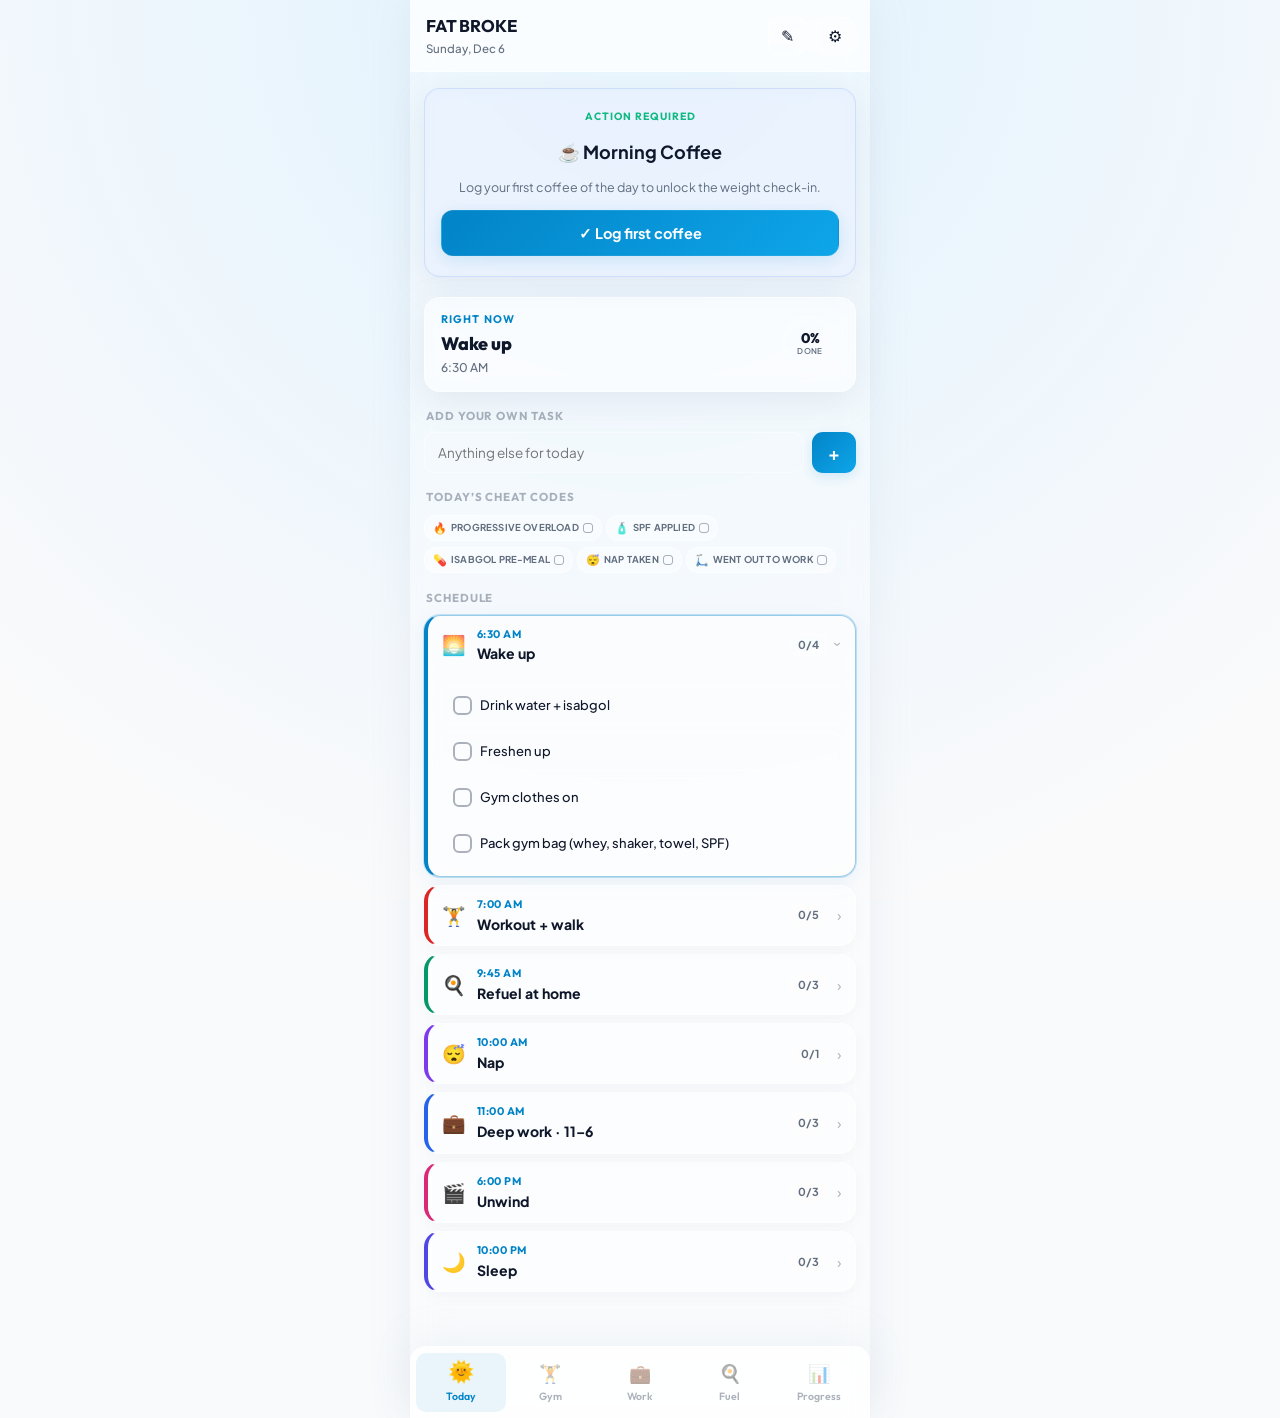
==== commit 879c1b31: "Refine compliance locks sequence, non-blocking check-in cards on Today, update gym preview flow, and" ====
--- a/index.html
+++ b/index.html
@@ -6,757 +6,550 @@
 <meta name="theme-color" content="#0a0b0f">
 <meta name="apple-mobile-web-app-capable" content="yes">
 <meta name="apple-mobile-web-app-status-bar-style" content="black-translucent">
-<title>Life OS</title>
+<title>FAT BROKE - Today</title>
 <link rel="manifest" href="manifest.webmanifest">
 <link rel="apple-touch-icon" href="icon-192.png">
-<style>
-:root{
-  --bg:#0b0c10;--surface:#14161d;--surface2:#1b1e27;--line:rgba(255,255,255,.08);--line2:rgba(255,255,255,.14);
-  --text:#eef1f6;--muted:rgba(236,240,250,.56);--faint:rgba(236,240,250,.34);
-  --accent:#6c8cff;--good:#34e2b0;--warn:#ffcf5d;--bad:#ff6b6b;
-  --amber:#ffcf5d;--red:#ff6b6b;--green:#34e2b0;--purple:#9a7cff;--blue:#6c8cff;--pink:#ff7ab8;--indigo:#7c83ff;--teal:#4fb9c9;
-  --radius:14px;color-scheme:dark;
-}
-*{box-sizing:border-box}
-html,body{margin:0;padding:0}
-body{background:var(--bg);color:var(--text);font-family:-apple-system,BlinkMacSystemFont,'Inter','Segoe UI',system-ui,sans-serif;-webkit-font-smoothing:antialiased;-webkit-tap-highlight-color:transparent;overscroll-behavior:none;font-size:15px;line-height:1.45}
-button{font-family:inherit;cursor:pointer;border:none;color:inherit;background:none}
-input,textarea,select{font-family:inherit}
-.num{font-variant-numeric:tabular-nums}
-.app{max-width:460px;margin:0 auto;min-height:100vh;padding-bottom:80px}
-.topbar{position:sticky;top:0;z-index:8;display:flex;align-items:center;gap:8px;padding:calc(11px + env(safe-area-inset-top)) 14px 11px;background:rgba(11,12,16,.86);backdrop-filter:blur(12px);border-bottom:1px solid var(--line)}
-.topbar .brand{flex:1;min-width:0}
-.topbar h2{margin:0;font-size:15px;font-weight:700;white-space:nowrap;overflow:hidden;text-overflow:ellipsis}
-.topbar .sub{font-size:12px;color:var(--muted);margin-top:1px;white-space:nowrap;overflow:hidden;text-overflow:ellipsis}
-.iconbtn{width:36px;height:36px;border-radius:10px;background:var(--surface2);color:var(--text);font-size:16px;display:flex;align-items:center;justify-content:center;flex:none}
-.iconbtn:active{background:#2a2e3a}
-.iconbtn.on{background:var(--accent);color:#fff}
-.view{display:none;padding:16px 14px 22px}
-.view.active{display:block}
-.eyebrow{font-size:11px;font-weight:700;letter-spacing:.1em;text-transform:uppercase;color:var(--accent);margin-bottom:6px}
-h1.title{font-size:22px;font-weight:800;letter-spacing:-.02em;margin:0 0 4px}
-.muted-p{font-size:13px;color:var(--muted);margin:2px 0 14px}
-.sectit{font-size:11px;font-weight:700;text-transform:uppercase;letter-spacing:.07em;color:var(--faint);margin:20px 2px 9px;display:flex;justify-content:space-between;align-items:center}
-.card{border:1px solid var(--line2);border-radius:var(--radius);padding:15px;background:var(--surface)}
-.cta{width:100%;padding:14px;border-radius:12px;font-size:15px;font-weight:700;background:var(--accent);color:#fff;display:flex;align-items:center;justify-content:center;gap:8px}
-.cta:active{filter:brightness(1.08)}
-.cta.ghost{background:var(--surface2);color:var(--text);border:1px solid var(--line)}
-.mini{padding:8px 12px;border-radius:10px;background:var(--surface2);color:var(--muted);font-size:12.5px;font-weight:600;border:1px solid var(--line)}
-.mini:active{background:#23273a;color:var(--text)}
-.mini.danger{color:var(--bad)}
-.dot{width:8px;height:8px;border-radius:50%;flex:none}
-.dot.Heavy{background:var(--red)}.dot.Hypertrophy{background:var(--blue)}.dot.Pump{background:var(--good)}
-/* focus header */
-.fhead{display:flex;align-items:center;justify-content:space-between;gap:12px;padding:15px;border:1px solid var(--line2);border-radius:var(--radius);background:var(--surface);margin-bottom:14px}
-.fhead .nowlbl{font-size:11px;font-weight:700;letter-spacing:.08em;text-transform:uppercase;color:var(--accent)}
-.fhead .nowttl{font-size:19px;font-weight:800;letter-spacing:-.01em;margin-top:3px}
-.fhead .nowsub{font-size:12.5px;color:var(--muted);margin-top:2px}
-.ring{position:relative;flex:none}
-.ring svg{transform:rotate(-90deg);display:block}
-.ring .rc{position:absolute;inset:0;display:flex;flex-direction:column;align-items:center;justify-content:center}
-.ring .rc b{font-size:15px;font-weight:800;line-height:1}
-.ring .rc s{font-size:8px;color:var(--muted);text-decoration:none;letter-spacing:.05em}
-/* blocks */
-.blk{border:1px solid var(--line);border-left:3px solid var(--line2);border-radius:12px;background:var(--surface);margin-bottom:8px;overflow:hidden}
-.blk.amber{border-left-color:var(--amber)}.blk.red{border-left-color:var(--red)}.blk.green{border-left-color:var(--green)}.blk.purple{border-left-color:var(--purple)}.blk.blue{border-left-color:var(--blue)}.blk.pink{border-left-color:var(--pink)}.blk.indigo{border-left-color:var(--indigo)}.blk.teal{border-left-color:var(--teal)}
-.blk.now{border-color:var(--accent);box-shadow:0 0 0 1px var(--accent)}
-.blk.past{opacity:.5}
-.bhd{display:flex;align-items:center;gap:11px;padding:12px 13px;cursor:pointer}
-.be{font-size:20px;flex:none;width:26px;text-align:center}
-.bm{flex:1;min-width:0}
-.bt{font-size:11px;font-weight:700;color:var(--accent);letter-spacing:.02em}
-.blk.past .bt{color:var(--faint)}
-.bh{font-size:14.5px;font-weight:650;margin-top:1px}
-.bcount{font-size:12px;color:var(--muted);font-weight:600;background:var(--surface2);border-radius:8px;padding:3px 8px}
-.bcount.done{color:var(--good)}
-.bchev{color:var(--faint);font-size:16px;transition:transform .15s}
-.blk.open .bchev{transform:rotate(90deg)}
-.subs{padding:0 13px 13px;display:flex;flex-direction:column;gap:7px}
-.subrow{display:flex;align-items:center;gap:10px;padding:9px 11px;border:1px solid var(--line);border-radius:10px;background:var(--surface2);cursor:pointer}
-.subrow.done{opacity:.55}
-.subrow.done .stx{text-decoration:line-through;color:var(--faint)}
-.subcbx{width:20px;height:20px;border-radius:6px;border:2px solid var(--faint);flex:none;display:flex;align-items:center;justify-content:center;font-size:12px;color:transparent}
-.subcbx.on{background:var(--good);border-color:var(--good);color:#04241a}
-.subrow .stx{flex:1;font-size:13.5px}
-.subrow .srm{color:var(--faint);font-size:16px;padding:0 2px}
-.blkact{padding:0 13px 13px}
-/* edit */
-.erow{display:flex;gap:8px;padding:11px 12px 0}
-.eemoji{width:46px;text-align:center;font-size:18px}
-.einp,.etitle{width:100%;padding:9px 11px;border-radius:9px;background:var(--bg);border:1px solid var(--line2);color:var(--text);font-size:13.5px}
-.etitle{font-weight:650;margin:8px 12px 0;width:calc(100% - 24px)}
-.etime{width:120px;padding:9px 11px;border-radius:9px;background:var(--bg);border:1px solid var(--line2);color:var(--text);font-size:13.5px}
-.esubs{padding:8px 12px 0;display:flex;flex-direction:column;gap:6px}
-.esub{display:flex;gap:7px;align-items:center}
-.esub input{flex:1}
-.esub button,.echip button{width:30px;height:30px;border-radius:8px;background:var(--surface2);color:var(--bad);font-size:16px;flex:none}
-.etools{display:flex;flex-wrap:wrap;gap:7px;padding:10px 12px 12px;align-items:center}
-.etools select{padding:8px 9px;border-radius:9px;background:var(--bg);border:1px solid var(--line2);color:var(--text);font-size:12.5px}
-.addrow{display:flex;gap:8px;margin-bottom:10px}
-.addrow input{flex:1;padding:11px 13px;border-radius:11px;background:var(--surface2);border:1px solid var(--line2);color:var(--text);font-size:14px}
-.addrow input:focus{outline:none;border-color:var(--accent)}
-.addrow button{width:46px;border-radius:11px;background:var(--accent);color:#fff;font-size:20px;font-weight:700}
-.trow{display:flex;align-items:center;gap:11px;padding:11px 13px;border:1px solid var(--line);border-radius:11px;background:var(--surface);margin-bottom:7px}
-.trow.done .tx{color:var(--faint);text-decoration:line-through}
-.cbx{width:22px;height:22px;border-radius:6px;border:2px solid var(--faint);flex:none;display:flex;align-items:center;justify-content:center;font-size:13px;color:transparent}
-.cbx.on{background:var(--good);border-color:var(--good);color:#04241a}
-.trow .tx{flex:1;font-size:14px}
-.trow .del{color:var(--faint);font-size:17px;padding:0 4px}
-/* habits */
-.habits{display:grid;grid-template-columns:1fr 1fr;gap:7px}
-.hbtn{display:flex;align-items:center;gap:8px;padding:11px;border:1px solid var(--line);border-radius:11px;background:var(--surface)}
-.hbtn.on{background:rgba(52,226,176,.12);border-color:rgba(52,226,176,.4)}
-.hbtn .he{font-size:16px;flex:none}
-.hbtn .hl{font-size:12.5px;font-weight:600;flex:1;text-align:left}
-.hbtn .hk{width:18px;height:18px;border-radius:5px;border:2px solid var(--faint);flex:none;display:flex;align-items:center;justify-content:center;font-size:11px;color:transparent}
-.hbtn.on .hk{background:var(--good);border-color:var(--good);color:#04241a}
-/* gym week */
-.legend{display:flex;gap:12px;flex-wrap:wrap;margin-top:11px;padding:11px 13px;background:var(--surface);border:1px solid var(--line);border-radius:11px}
-.legend .li{display:flex;align-items:center;gap:6px;font-size:11.5px;color:var(--muted)}
-.legend .li b{color:var(--text);font-weight:650}
-.week{display:flex;flex-direction:column;gap:7px}
-.wrow{display:flex;align-items:center;gap:12px;padding:12px 13px;border:1px solid var(--line);border-radius:12px;background:var(--surface)}
-.wrow.today{border-color:var(--accent);background:linear-gradient(120deg,rgba(108,140,255,.1),var(--surface))}
-.wrow.rest{opacity:.6}
-.wrow .dd{width:34px;font-weight:700;font-size:12.5px;color:var(--muted);text-align:center}
-.wrow.today .dd{color:var(--accent)}
-.wrow .wk{flex:1;min-width:0}
-.wrow .wk b{font-weight:650;font-size:14px;display:block;white-space:nowrap;overflow:hidden;text-overflow:ellipsis}
-.wrow .wk small{color:var(--faint);font-size:11.5px}
-.wrow .arw{color:var(--faint);font-size:15px}
-.chips{display:flex;gap:6px;flex-wrap:wrap;margin-top:10px}
-.tchip{display:inline-flex;align-items:center;gap:5px;font-size:11.5px;font-weight:600;color:var(--muted);background:var(--surface2);border:1px solid var(--line);padding:4px 9px;border-radius:99px}
-.callout{display:flex;align-items:flex-start;gap:10px;padding:11px 13px;border-radius:11px;background:rgba(108,140,255,.1);border:1px solid rgba(108,140,255,.3);font-size:13px;color:#cdd9ff;margin-bottom:12px}
-/* player */
-.pbar{height:5px;border-radius:99px;background:var(--line);overflow:hidden;margin:2px 0 16px}
-.pbar>i{display:block;height:100%;background:var(--accent);border-radius:99px;transition:width .35s ease}
-.exhead{display:flex;align-items:flex-start;justify-content:space-between;gap:12px;margin-bottom:3px}
-.exname{font-size:22px;font-weight:850;letter-spacing:-.02em;line-height:1.12}
-.tier{flex:none;font-size:11px;font-weight:700;padding:4px 9px;border-radius:99px;white-space:nowrap}
-.tier.Heavy{background:rgba(255,107,107,.16);color:var(--red)}.tier.Hypertrophy{background:rgba(108,140,255,.16);color:var(--blue)}.tier.Pump{background:rgba(52,226,176,.16);color:var(--good)}
-.exsub{color:var(--muted);font-size:13px;margin:6px 0 14px}
-.media{position:relative;border-radius:14px;overflow:hidden;background:#0f1117;aspect-ratio:4/3;display:flex;align-items:center;justify-content:center;margin-bottom:16px;border:1px solid var(--line)}
-.media img{width:100%;height:100%;object-fit:contain;background:#fff}
-.media .ph{display:flex;flex-direction:column;align-items:center;gap:10px;color:var(--muted);padding:24px;text-align:center}
-.media .ph .em{font-size:44px}
-.media .demo{position:absolute;right:10px;bottom:10px;background:rgba(0,0,0,.6);color:#fff;font-size:12px;font-weight:600;padding:6px 11px;border-radius:99px;text-decoration:none;border:1px solid rgba(255,255,255,.14)}
-.setdots{display:flex;gap:6px;flex-wrap:wrap;margin-bottom:14px}
-.sdot{min-width:36px;height:34px;padding:0 10px;border-radius:9px;display:flex;align-items:center;justify-content:center;font-weight:700;font-size:13px;background:var(--surface2);color:var(--faint);border:1px solid var(--line)}
-.sdot.done{background:rgba(52,226,176,.16);color:var(--good);border-color:transparent}
-.sdot.cur{background:var(--accent);color:#fff;border-color:transparent}
-.card .slbl{font-size:11px;text-transform:uppercase;letter-spacing:.06em;color:var(--faint);font-weight:700}
-.card .tgt{font-size:13.5px;color:var(--muted);margin:4px 0 14px}
-.card .tgt b{color:var(--text)}
-.steppers{display:flex;gap:11px;margin-bottom:14px}
-.stepper{flex:1;border:1px solid var(--line);border-radius:13px;padding:10px;text-align:center;background:var(--bg)}
-.stepper .cap{font-size:11px;font-weight:700;letter-spacing:.04em;text-transform:uppercase;color:var(--muted);margin-bottom:7px}
-.stepper .ctl{display:flex;align-items:center;justify-content:center;gap:5px}
-.stepper .ctl button{width:40px;height:40px;font-size:22px;border-radius:11px;background:var(--surface2);color:var(--text)}
-.stepper .val input{width:60px;text-align:center;font-size:22px;font-weight:800;border:none;background:transparent;padding:4px 0;color:var(--text)}
-.stepper .unit{font-size:11px;color:var(--faint);margin-top:3px}
-.donebtn{width:100%;padding:16px;font-size:16px;font-weight:800;border-radius:13px;background:var(--good);color:#04241a;display:flex;align-items:center;justify-content:center;gap:8px}
-.minor{display:flex;gap:9px;margin-top:11px}
-.minor button{flex:1;background:var(--surface2);color:var(--muted);font-size:13px;font-weight:600;padding:11px;border-radius:11px;border:1px solid var(--line)}
-.rest{position:fixed;inset:0;z-index:40;background:rgba(8,9,13,.96);backdrop-filter:blur(8px);color:#fff;display:none;flex-direction:column;align-items:center;justify-content:center;padding:28px;text-align:center}
-.rest.active{display:flex}
-.rest .cap{font-size:12px;letter-spacing:.14em;text-transform:uppercase;color:var(--muted);font-weight:700}
-.ring2{position:relative;width:230px;height:230px;margin:20px 0}
-.ring2 svg{transform:rotate(-90deg);width:100%;height:100%}
-.ring2 .t{position:absolute;inset:0;display:flex;align-items:center;justify-content:center;font-size:56px;font-weight:800}
-.rest .nextup{color:var(--muted);font-size:14px;margin-bottom:20px}
-.rest .nextup b{color:#fff}
-.rest .adj{display:flex;gap:10px;margin-bottom:14px}
-.rest .adj button{background:rgba(255,255,255,.1);color:#fff;font-size:15px;font-weight:700;padding:12px 18px;border-radius:12px}
-.skip{background:#fff;color:#0a0b0f;font-weight:800;padding:14px 34px;font-size:16px;border-radius:13px}
-.stats{display:grid;grid-template-columns:1fr 1fr 1fr;gap:9px;margin:12px 0 4px}
-.stat{border:1px solid var(--line);border-radius:13px;padding:14px 10px;text-align:center;background:var(--surface)}
-.stat .v{font-size:21px;font-weight:800}
-.stat .k{font-size:11px;color:var(--muted);margin-top:3px;font-weight:600}
-.sumrow{display:flex;justify-content:space-between;align-items:center;gap:12px;padding:12px 0;border-bottom:1px solid var(--line)}
-.sumrow .nm{font-weight:650;font-size:14px}
-.sumrow .vv{color:var(--muted);font-size:13px;text-align:right}
-.exrow{display:flex;align-items:center;gap:11px;padding:13px 14px;border:1px solid var(--line);border-radius:12px;background:var(--surface);margin-bottom:8px}
-.exrow .nm{flex:1;min-width:0}
-.exrow .nm b{font-size:14px;font-weight:650;display:block}
-.exrow .nm small{font-size:11.5px;color:var(--faint)}
-.exrow .arw{color:var(--faint);font-size:15px}
-.spark{display:flex;align-items:flex-end;gap:3px;height:28px;width:58px}
-.spark i{flex:1;background:var(--accent);border-radius:3px 3px 0 0;min-height:3px;opacity:.85}
-.prcard{border:1px solid var(--line);border-radius:13px;background:var(--surface);padding:14px;margin-bottom:9px}
-.prcard .ph{display:flex;justify-content:space-between;align-items:center;margin-bottom:9px}
-.prcard .ph b{font-size:14px;font-weight:700}
-.prcard .ph .date{font-size:11.5px;color:var(--faint)}
-.prcard .badges{display:flex;gap:6px;flex-wrap:wrap}
-.prcard .bdg{font-size:11.5px;color:var(--muted);background:var(--surface2);border:1px solid var(--line);padding:3px 8px;border-radius:7px}
-.empty{text-align:center;color:var(--muted);font-size:13.5px;padding:26px 16px;background:var(--surface);border:1px dashed var(--line2);border-radius:13px}
-.empty .em{font-size:36px;display:block;margin-bottom:9px;opacity:.7}
-.chartwrap{border:1px solid var(--line2);border-radius:14px;background:var(--surface);padding:15px 13px 9px}
-.chartwrap .ttl{font-size:12.5px;color:var(--muted);font-weight:600;margin-bottom:6px}
-.chartwrap svg{width:100%;height:auto;display:block;overflow:visible}
-.chartlegend{display:flex;gap:14px;margin-top:8px;font-size:11.5px;color:var(--muted);flex-wrap:wrap}
-.chartlegend span{display:inline-flex;align-items:center;gap:6px}
-.ln{width:14px;height:3px;border-radius:2px;background:var(--accent)}
-.kpis{display:grid;grid-template-columns:1fr 1fr;gap:8px;margin-bottom:6px}
-.kpi{padding:13px;border:1px solid var(--line2);border-radius:13px;background:var(--surface)}
-.kpi .ke{font-size:16px}
-.kpi .kv{font-size:19px;font-weight:800;margin-top:5px}
-.kpi .kl{font-size:11px;color:var(--muted);margin-top:1px}
-.kpi.hot{background:linear-gradient(135deg,rgba(255,107,107,.14),var(--surface));border-color:rgba(255,107,107,.3)}
-.frings{display:grid;grid-template-columns:1fr 1fr;gap:11px;margin:4px 0}
-.fring{border:1px solid var(--line);border-radius:14px;background:var(--surface);padding:14px;display:flex;flex-direction:column;align-items:center;gap:5px}
-.fring .ft{font-size:11.5px;color:var(--muted);font-weight:700}
-.fring .fv{font-size:12.5px;color:var(--faint)}
-.fring .fv b{color:var(--text);font-size:14px}
-.counter{display:flex;align-items:center;justify-content:space-between;padding:13px 15px;border:1px solid var(--line);border-radius:13px;background:var(--surface);margin-bottom:9px}
-.counter.on{border-color:rgba(52,226,176,.4)}
-.counter .cl{display:flex;align-items:center;gap:10px}
-.counter .cl .ce{font-size:22px}
-.counter .cl .cn b{font-size:14px;font-weight:650;display:block}
-.counter .cl .cn small{font-size:11.5px;color:var(--muted)}
-.counter .cc{display:flex;align-items:center;gap:11px}
-.counter .cc button{width:36px;height:36px;border-radius:10px;background:var(--surface2);color:var(--text);font-size:20px}
-.counter .cc .cv{min-width:28px;text-align:center;font-size:18px;font-weight:800}
-.counter .cc .del{width:32px;font-size:17px;color:var(--faint)}
-.meal{display:flex;align-items:center;gap:11px;padding:12px 13px;border:1px solid var(--line);border-radius:11px;background:var(--surface);margin-bottom:7px}
-.meal.on{border-color:rgba(52,226,176,.4)}
-.meal .mn{flex:1;min-width:0}
-.meal .mn b{font-size:13.5px;font-weight:600;display:block}
-.meal .mn small{font-size:11.5px;color:var(--faint)}
-.meal.on .mn b{color:var(--good)}
-.meal .del{color:var(--faint);font-size:17px;padding:0 4px}
-.spot{display:flex;align-items:flex-start;gap:11px;padding:13px;border:1px solid var(--line);border-radius:13px;background:var(--surface);margin-bottom:8px}
-.spot .si{width:38px;height:38px;border-radius:10px;background:var(--surface2);display:flex;align-items:center;justify-content:center;font-size:18px;flex:none}
-.spot .sm{flex:1;min-width:0}
-.spot .sm b{font-size:14px;font-weight:650;display:block}
-.spot .sm .meta{font-size:11.5px;color:var(--accent);font-weight:600;margin:2px 0}
-.spot .sm small{font-size:12px;color:var(--muted);display:block}
-.spot .go{font-size:11.5px;color:var(--accent);font-weight:700;white-space:nowrap;text-decoration:none;align-self:center}
-.timer{border:1px solid var(--line2);border-radius:16px;background:var(--surface);padding:20px;text-align:center;margin-bottom:8px}
-.timer .tv{font-size:48px;font-weight:850;letter-spacing:-.02em}
-.timer .ts{font-size:11px;color:var(--muted);font-weight:700;letter-spacing:.1em;text-transform:uppercase}
-.timer .tb{display:flex;gap:9px;margin-top:14px}
-.timer .tb button{flex:1;padding:12px;border-radius:12px;font-weight:700;font-size:14px}
-.timer .tb .pri{background:var(--accent);color:#fff}
-.timer .tb .sec{background:var(--surface2);color:var(--text);border:1px solid var(--line)}
-.seglbl{font-size:12.5px;color:var(--muted);margin:10px 0 0}
-textarea.notes{width:100%;min-height:130px;padding:14px;border-radius:13px;background:var(--surface2);border:1px solid var(--line2);color:var(--text);font-size:14px;line-height:1.5;resize:vertical}
-textarea.notes:focus{outline:none;border-color:var(--accent)}
-.field label{display:block;font-size:12.5px;font-weight:650;margin:0 0 6px;color:var(--text)}
-.field input{width:100%;padding:12px 13px;border-radius:12px;background:var(--surface2);border:1px solid var(--line2);color:var(--text);font-size:14px}
-.banner{margin-top:13px;padding:12px 13px;border-radius:12px;background:var(--surface2);border:1px solid var(--line);font-size:12.5px;color:var(--muted)}
-.banner.ok{border-color:rgba(52,226,176,.4);color:var(--good)}
-.tabbar{position:fixed;bottom:0;left:0;right:0;z-index:9;display:flex;max-width:460px;margin:0 auto;background:rgba(11,12,16,.93);backdrop-filter:blur(12px);border-top:1px solid var(--line);padding:7px 4px calc(7px + env(safe-area-inset-bottom))}
-.tabbar button{flex:1;display:flex;flex-direction:column;align-items:center;gap:2px;font-size:10px;font-weight:650;color:var(--faint);padding:5px 0}
-.tabbar button .ic{font-size:18px;filter:grayscale(.4)}
-.tabbar button.on{color:var(--accent)}
-.tabbar button.on .ic{filter:none}
-#toast{position:fixed;left:50%;bottom:92px;transform:translateX(-50%);background:#1b1e28;color:#fff;padding:11px 17px;border-radius:12px;font-size:13.5px;z-index:60;max-width:86%;text-align:center;transition:opacity .3s;border:1px solid rgba(255,255,255,.1);opacity:0;pointer-events:none}
-.foodgoals{display:grid;grid-template-columns:1fr 1fr;gap:9px;margin-bottom:8px}
-.foodgoals .field input{padding:9px 11px}
-. meallabel{font-size:12px}
-</style>
+<link rel="stylesheet" href="lifeos.css">
 </head>
 <body>
 <div class="app">
   <div class="topbar">
-    <button class="iconbtn" id="backBtn" style="display:none" onclick="goBack()">←</button>
-    <div class="brand"><h2 id="barTitle">Life OS</h2><div class="sub" id="barSub"></div></div>
+    <button class="iconbtn" id="backBtn" style="display:none">←</button>
+    <div class="brand"><h2>FAT BROKE</h2><div class="sub" id="barSub"></div></div>
     <button class="iconbtn" id="editBtn" onclick="toggleEdit()" title="Edit">✎</button>
-    <button class="iconbtn" onclick="openSettings()" title="Settings">⚙</button>
+    <a class="iconbtn" href="settings.html" title="Settings">⚙</a>
   </div>
 
   <div class="view active" id="today"></div>
 
-  <div class="view" id="gym">
-    <div class="eyebrow" id="gymDay">Today</div>
-    <h1 class="title" id="todayWorkout"></h1>
-    <div class="muted-p" id="gymLbl">Today’s session</div>
-    <div class="chips" id="tierChips" style="margin-bottom:14px"></div>
-    <button class="cta" id="startBtn" onclick="startToday()">Start workout</button>
-    <div class="legend">
-      <div class="li"><span class="dot Heavy"></span><b>Heavy</b> low reps</div>
-      <div class="li"><span class="dot Hypertrophy"></span><b>Build</b> mid reps</div>
-      <div class="li"><span class="dot Pump"></span><b>Pump</b> high reps</div>
-    </div>
-    <div class="sectit">This week</div>
-    <div class="week" id="weekList"></div>
-  </div>
-
-  <div class="view" id="player">
-    <div class="pbar"><i id="pfill"></i></div>
-    <div class="exhead"><div class="exname" id="exName"></div><div class="tier" id="exTier"></div></div>
-    <div class="exsub" id="exSub"></div>
-    <div class="media" id="media"></div>
-    <div class="setdots" id="setDots"></div>
-    <div class="card">
-      <div class="slbl" id="setLbl">Set 1</div>
-      <div class="tgt" id="setTgt"></div>
-      <div class="steppers">
-        <div class="stepper"><div class="cap">Weight</div><div class="ctl"><button onclick="bump('w',-1)">−</button><div class="val"><input id="wIn" class="num" inputmode="decimal"></div><button onclick="bump('w',1)">+</button></div><div class="unit">kg</div></div>
-        <div class="stepper"><div class="cap">Reps</div><div class="ctl"><button onclick="bump('r',-1)">−</button><div class="val"><input id="rIn" class="num" inputmode="numeric"></div><button onclick="bump('r',1)">+</button></div><div class="unit">reps</div></div>
-      </div>
-      <button class="donebtn" onclick="doneSet()">✓ Done set</button>
-      <div class="minor"><button onclick="prevSet()">← Back a set</button><button onclick="skipExercise()">Skip exercise</button></div>
-    </div>
-  </div>
-
-  <div class="view" id="summary">
-    <div class="eyebrow">Complete</div>
-    <h1 class="title" id="sumTitle">Workout done</h1>
-    <div class="stats" id="sumStats"></div>
-    <div class="sectit">Breakdown</div>
-    <div id="sumList"></div>
-    <button class="cta" style="margin-top:16px" onclick="saveSession()">Save &amp; finish</button>
-    <button class="cta ghost" style="margin-top:9px" onclick="goGym()">Discard</button>
-  </div>
-
-  <div class="view" id="work"></div>
-
-  <div class="view" id="food"></div>
-
-  <div class="view" id="progress">
-    <div class="eyebrow">Progress</div>
-    <h1 class="title">Your training</h1>
-    <div class="sectit" style="margin-top:8px">This week</div>
-    <div class="kpis" id="cheatCodes"></div>
-    <div class="sectit">Totals</div>
-    <div class="stats" id="progStats"></div>
-    <div class="sectit">Strength by exercise <span style="font-weight:600;color:var(--faint);text-transform:none;letter-spacing:0">tap for graph</span></div>
-    <div id="exProg"></div>
-    <div class="sectit">Recent sessions</div>
-    <div id="histList"></div>
-  </div>
-
-  <div class="view" id="exdetail">
-    <div class="eyebrow">Progressive overload</div>
-    <h1 class="title" id="edName"></h1>
-    <div class="muted-p" id="edTrend"></div>
-    <div class="chartwrap"><div class="ttl">Working weight per session</div><div id="edChart"></div>
-      <div class="chartlegend"><span><i class="ln"></i> Weight (kg)</span><span>● reps logged</span></div>
-    </div>
-    <div class="sectit">Every logged set</div>
-    <div id="edSets"></div>
-  </div>
-
-  <div class="view" id="spots">
-    <div class="eyebrow">Work spots</div>
-    <h1 class="title">Where to work</h1>
-    <p class="muted-p">Free seats first, paid desks when you want to lock in.</p>
-    <div id="spotCats"></div>
-  </div>
-
-  <div class="view" id="settings">
-    <div class="eyebrow">Settings</div>
-    <h1 class="title">Live sync</h1>
-    <p class="muted-p">Your finished workouts, meals, work logs &amp; tasks push to your Google Sheet. Pre-filled — only change if your sheet URL changes.</p>
-    <div class="field"><label>Google Sheet sync URL</label><input id="syncUrl" placeholder="https://script.google.com/macros/s/.../exec"></div>
-    <div class="minor" style="margin-top:11px"><button onclick="saveSync()">Save &amp; load</button><button onclick="testSync()">Test connection</button></div>
-    <div class="banner" id="syncStatus">Not connected — using built-in data.</div>
-    <div class="sectit">Reset</div>
-    <p class="muted-p">Restore the default daily flow, habits, meals &amp; countries. Your logged history stays.</p>
-    <button class="cta ghost" onclick="resetCfg()">Reset my setup to defaults</button>
-    <button class="cta ghost" style="margin-top:9px" onclick="goToday()">Back to today</button>
-  </div>
-
-  <div class="rest" id="rest">
-    <div class="cap" id="restCap">Rest</div>
-    <div class="ring2"><svg viewBox="0 0 100 100"><circle cx="50" cy="50" r="45" fill="none" stroke="rgba(255,255,255,.12)" stroke-width="6"/><circle id="ringFg" cx="50" cy="50" r="45" fill="none" stroke="#6c8cff" stroke-width="7" stroke-linecap="round" stroke-dasharray="283" stroke-dashoffset="0"/></svg><div class="t num" id="restTime">1:30</div></div>
-    <div class="nextup" id="nextUp"></div>
-    <div class="adj"><button onclick="adjRest(-15)">−15s</button><button onclick="adjRest(15)">+15s</button></div>
-    <button class="skip" onclick="endRest()">Skip →</button>
-  </div>
-
   <div class="tabbar">
-    <button id="tabToday" class="on" onclick="goToday()"><span class="ic">🌞</span>Today</button>
-    <button id="tabGym" onclick="goGym()"><span class="ic">🏋️</span>Gym</button>
-    <button id="tabWork" onclick="goWork()"><span class="ic">💼</span>Work</button>
-    <button id="tabFood" onclick="goFood()"><span class="ic">🍳</span>Fuel</button>
-    <button id="tabProg" onclick="openProgress()"><span class="ic">📊</span>Progress</button>
+    <a id="tabToday" class="on" href="index.html"><span class="ic">🌞</span>Today</a>
+    <a id="tabGym" href="gym.html"><span class="ic">🏋️</span>Gym</a>
+    <a id="tabWork" href="work.html"><span class="ic">💼</span>Work</a>
+    <a id="tabFood" href="food.html"><span class="ic">🍳</span>Fuel</a>
+    <a id="tabProg" href="progress.html"><span class="ic">📊</span>Progress</a>
   </div>
 </div>
 
+<script src="shared.js"></script>
 <script>
-const DATA = {"meta": {"title": "Jae 6-Day Split + Boxing Cut", "startWeight": 65.35, "waist": 32.5, "startDate": "22-Jun", "boxing": "Boxing replaces cardio \u2014 25\u201330 min right after lifting (heavy work stays fresh). Rest Sunday."}, "schedule": [{"date": "22-Jun", "day": "Mon", "workout": "Back + Biceps (Strength)", "boxing": "After lifting \u00b7 25 min"}, {"date": "23-Jun", "day": "Tue", "workout": "Chest + Triceps (Strength)", "boxing": "After lifting \u00b7 25 min"}, {"date": "24-Jun", "day": "Wed", "workout": "Legs + Shoulders (Strength)", "boxing": "After lifting \u00b7 20 min (light)"}, {"date": "25-Jun", "day": "Thu", "workout": "Back + Biceps (Pump)", "boxing": "After lifting \u00b7 30 min"}, {"date": "26-Jun", "day": "Fri", "workout": "Chest + Triceps (Pump)", "boxing": "After lifting \u00b7 30 min"}, {"date": "27-Jun", "day": "Sat", "workout": "Legs + Shoulders (Pump)", "boxing": "After lifting \u00b7 20 min (light)"}, {"date": "28-Jun", "day": "Sun", "workout": "Rest + Mobility", "boxing": "Optional easy shadow-boxing / walk"}], "workoutOrder": ["Back + Biceps (Strength)", "Chest + Triceps (Strength)", "Legs + Shoulders (Strength)", "Back + Biceps (Pump)", "Chest + Triceps (Pump)", "Legs + Shoulders (Pump)"], "restDefaults": {"Back + Biceps (Strength)": 120, "Chest + Triceps (Strength)": 120, "Legs + Shoulders (Strength)": 120, "Back + Biceps (Pump)": 60, "Chest + Triceps (Pump)": 60, "Legs + Shoulders (Pump)": 60}, "tiers": {"Heavy": {"rest": 180, "hint": "Heavy \u2014 low reps, long rest. Leave 1\u20132 reps in the tank."}, "Hypertrophy": {"rest": 90, "hint": "Hypertrophy \u2014 controlled tempo, push close to failure."}, "Pump": {"rest": 45, "hint": "Pump \u2014 high reps, short rest, chase the burn."}}, "workSpots": [{"name": "Third Wave Coffee \u2014 Rajajinagar", "area": "Rajajinagar (near Vijayanagar)", "type": "Cafe", "cost": "Buy a coffee (~\u20b9250)", "note": "Closest to home, fast wifi, laptops welcome, techie regulars.", "maps": "Third Wave Coffee Rajajinagar Bangalore"}, {"name": "Starbucks \u2014 Orion Mall", "area": "Rajajinagar / Brigade Gateway", "type": "Cafe", "cost": "Buy a coffee", "note": "AC, outlets, very long-stay friendly, 10 min from Vijayanagar.", "maps": "Starbucks Orion Mall Rajajinagar"}, {"name": "BHIVE Workspace \u2014 Koramangala", "area": "Koramangala", "type": "Coworking", "cost": "Day pass ~\u20b9300 (promos \u20b975)", "note": "Heart of the startup scene \u2014 founders, tech folks, events. Great to network.", "maps": "BHIVE Workspace Koramangala"}, {"name": "WeWork Galaxy \u2014 Residency Road", "area": "Central / MG Road", "type": "Coworking", "cost": "Day pass", "note": "Premium, unlimited coffee, dense tech/startup crowd, phone booths.", "maps": "WeWork Galaxy Residency Road Bangalore"}, {"name": "91springboard \u2014 Koramangala", "area": "Koramangala", "type": "Coworking", "cost": "Day pass", "note": "Big community + frequent founder/startup events to meet people.", "maps": "91springboard Koramangala"}, {"name": "Paper & Pie \u2014 Indiranagar", "area": "Indiranagar", "type": "Cafe", "cost": "Buy a coffee", "note": "Quiet, plug points everywhere, creative/startup crowd.", "maps": "Paper and Pie Indiranagar"}, {"name": "Beanlore \u2014 HSR Layout", "area": "HSR Layout", "type": "Cafe", "cost": "Buy a coffee", "note": "Work-friendly specialty cafe, lots of engineers/founders.", "maps": "Beanlore HSR Layout"}, {"name": "Atta Galatta \u2014 Koramangala", "area": "Koramangala", "type": "Cafe / Bookstore", "cost": "Buy a coffee", "note": "Calm, free wifi, good for deep focus blocks.", "maps": "Atta Galatta Koramangala"}, {"name": "GoFloaters / myHQ (app)", "area": "Citywide", "type": "Day-pass finder", "cost": "\u20b9200\u2013\u20b91000/day", "note": "Book the nearest desk on-demand \u2014 compare spots near you each day.", "maps": "GoFloaters Bangalore"}], "food": {"kcalGoal": 1940, "proteinGoal": 150, "carbGoal": 254, "fatGoal": 42, "waterGoal": 10, "coffeeGoal": 2, "meals": [{"name": "Oats + whey (pre-gym)", "kcal": 362, "protein": 25, "carbs": 50, "fat": 8, "pre": true}, {"name": "Whey shake (post-workout)", "kcal": 130, "protein": 25, "carbs": 4, "fat": 2}, {"name": "Rice + chicken (home, 9:45)", "kcal": 362, "protein": 25, "carbs": 50, "fat": 8}, {"name": "Rice + chicken (spot)", "kcal": 362, "protein": 25, "carbs": 50, "fat": 8}, {"name": "Rice + chicken (spot)", "kcal": 362, "protein": 25, "carbs": 50, "fat": 8}, {"name": "Dinner", "kcal": 362, "protein": 25, "carbs": 50, "fat": 8}], "supps": [{"name": "Creatine 5g", "when": "Daily \u00b7 anytime (post-workout)"}, {"name": "HMB 3g", "when": "Pre-workout"}, {"name": "Magnesium", "when": "Evening \u00b7 before bed"}]}, "workouts": {"Back + Biceps (Strength)": [{"exercise": "Chest Supported Row", "tier": "Heavy", "sets": 4, "repTarget": "6-8", "rest": 180, "startKg": 40.0, "nextKg": 40.0}, {"exercise": "Lat Pulldown", "tier": "Hypertrophy", "sets": 3, "repTarget": "8-10", "rest": 120, "startKg": 45.0, "nextKg": 45.0}, {"exercise": "Seated Cable Row", "tier": "Hypertrophy", "sets": 3, "repTarget": "8-12", "rest": 90, "startKg": 40.0, "nextKg": 40.0}, {"exercise": "One-arm DB Row", "tier": "Hypertrophy", "sets": 3, "repTarget": "10-12", "rest": 90, "startKg": 20.0, "nextKg": 20.0}, {"exercise": "DB Curl", "tier": "Hypertrophy", "sets": 3, "repTarget": "8-10", "rest": 90, "startKg": 10.0, "nextKg": 10.0}, {"exercise": "Hammer Curl", "tier": "Pump", "sets": 3, "repTarget": "12-15", "rest": 60, "startKg": 10.0, "nextKg": 10.0}, {"exercise": "Cable Curl", "tier": "Pump", "sets": 2, "repTarget": "15-20", "rest": 45, "startKg": 15.0, "nextKg": 15.0}], "Chest + Triceps (Strength)": [{"exercise": "Incline DB Press", "tier": "Heavy", "sets": 4, "repTarget": "6-8", "rest": 180, "startKg": 17.5, "nextKg": 17.5}, {"exercise": "Machine Chest Press", "tier": "Hypertrophy", "sets": 3, "repTarget": "8-10", "rest": 120, "startKg": 35.0, "nextKg": 35.0}, {"exercise": "Pec Deck", "tier": "Hypertrophy", "sets": 3, "repTarget": "12-15", "rest": 60, "startKg": 30.0, "nextKg": 30.0}, {"exercise": "Triceps Pushdown", "tier": "Hypertrophy", "sets": 3, "repTarget": "8-10", "rest": 90, "startKg": 25.0, "nextKg": 25.0}, {"exercise": "Overhead Triceps Extension", "tier": "Hypertrophy", "sets": 3, "repTarget": "10-12", "rest": 60, "startKg": 12.5, "nextKg": 12.5}, {"exercise": "Rope Pushdown", "tier": "Pump", "sets": 2, "repTarget": "15-20", "rest": 45, "startKg": 22.5, "nextKg": 22.5}], "Legs + Shoulders (Strength)": [{"exercise": "Leg Press", "tier": "Heavy", "sets": 4, "repTarget": "6-8", "rest": 180, "startKg": 90.0, "nextKg": 90.0}, {"exercise": "Romanian Deadlift", "tier": "Hypertrophy", "sets": 3, "repTarget": "8-10", "rest": 150, "startKg": 40.0, "nextKg": 40.0}, {"exercise": "Leg Curl", "tier": "Hypertrophy", "sets": 3, "repTarget": "10-12", "rest": 90, "startKg": 30.0, "nextKg": 30.0}, {"exercise": "Leg Extension", "tier": "Hypertrophy", "sets": 3, "repTarget": "12-15", "rest": 60, "startKg": 35.0, "nextKg": 35.0}, {"exercise": "Seated DB Shoulder Press", "tier": "Hypertrophy", "sets": 3, "repTarget": "8-10", "rest": 90, "startKg": 12.5, "nextKg": 12.5}, {"exercise": "Lateral Raise", "tier": "Pump", "sets": 4, "repTarget": "15-20", "rest": 45, "startKg": 7.5, "nextKg": 7.5}, {"exercise": "Standing Calf Raise", "tier": "Pump", "sets": 4, "repTarget": "12-15", "rest": 60, "startKg": 40.0, "nextKg": 40.0}], "Back + Biceps (Pump)": [{"exercise": "Wide Lat Pulldown", "tier": "Hypertrophy", "sets": 3, "repTarget": "8-10", "rest": 120, "startKg": 40.0, "nextKg": 40.0}, {"exercise": "Chest Supported Row", "tier": "Hypertrophy", "sets": 3, "repTarget": "10-12", "rest": 90, "startKg": 35.0, "nextKg": 35.0}, {"exercise": "Seated Cable Row", "tier": "Pump", "sets": 3, "repTarget": "12-15", "rest": 60, "startKg": 35.0, "nextKg": 35.0}, {"exercise": "Rear Delt Fly", "tier": "Pump", "sets": 3, "repTarget": "15-20", "rest": 45, "startKg": 10.0, "nextKg": 10.0}, {"exercise": "Incline DB Curl", "tier": "Hypertrophy", "sets": 3, "repTarget": "10-12", "rest": 60, "startKg": 9.0, "nextKg": 9.0}, {"exercise": "Cable Curl", "tier": "Pump", "sets": 3, "repTarget": "15-20", "rest": 45, "startKg": 15.0, "nextKg": 15.0}], "Chest + Triceps (Pump)": [{"exercise": "Machine Chest Press", "tier": "Hypertrophy", "sets": 3, "repTarget": "8-10", "rest": 120, "startKg": 35.0, "nextKg": 35.0}, {"exercise": "Incline DB Press", "tier": "Hypertrophy", "sets": 3, "repTarget": "10-12", "rest": 90, "startKg": 15.0, "nextKg": 15.0}, {"exercise": "Cable Fly", "tier": "Pump", "sets": 3, "repTarget": "12-15", "rest": 60, "startKg": 12.5, "nextKg": 12.5}, {"exercise": "Pec Deck", "tier": "Pump", "sets": 3, "repTarget": "15-20", "rest": 45, "startKg": 30.0, "nextKg": 30.0}, {"exercise": "Rope Pushdown", "tier": "Hypertrophy", "sets": 3, "repTarget": "12-15", "rest": 60, "startKg": 22.5, "nextKg": 22.5}, {"exercise": "Overhead Triceps Extension", "tier": "Pump", "sets": 3, "repTarget": "15-20", "rest": 45, "startKg": 12.5, "nextKg": 12.5}], "Legs + Shoulders (Pump)": [{"exercise": "Goblet Squat", "tier": "Hypertrophy", "sets": 3, "repTarget": "10-12", "rest": 120, "startKg": 22.5, "nextKg": 22.5}, {"exercise": "Leg Extension", "tier": "Pump", "sets": 3, "repTarget": "15-20", "rest": 45, "startKg": 30.0, "nextKg": 30.0}, {"exercise": "Leg Curl", "tier": "Pump", "sets": 3, "repTarget": "15-20", "rest": 45, "startKg": 25.0, "nextKg": 25.0}, {"exercise": "Hip Thrust / Glute Bridge", "tier": "Hypertrophy", "sets": 3, "repTarget": "10-12", "rest": 90, "startKg": 40.0, "nextKg": 40.0}, {"exercise": "Lateral Raise", "tier": "Pump", "sets": 4, "repTarget": "15-20", "rest": 45, "startKg": 7.5, "nextKg": 7.5}, {"exercise": "Rear Delt Fly", "tier": "Pump", "sets": 3, "repTarget": "15-20", "rest": 45, "startKg": 10.0, "nextKg": 10.0}, {"exercise": "Standing Calf Raise", "tier": "Pump", "sets": 4, "repTarget": "15-20", "rest": 45, "startKg": 35.0, "nextKg": 35.0}]}};
-const GIFMAP = {"Incline DB Press": "https://fitnessprogramer.com/wp-content/uploads/2021/02/Incline-Dumbbell-Press.gif", "Lat Pulldown": "https://fitnessprogramer.com/wp-content/uploads/2021/02/Lat-Pulldown.gif", "Flat DB Press": "https://fitnessprogramer.com/wp-content/uploads/2021/02/Dumbbell-Bench-Press.gif", "Seated Cable Row": "https://fitnessprogramer.com/wp-content/uploads/2021/02/Seated-Cable-Row.gif", "Seated DB Shoulder Press": "https://fitnessprogramer.com/wp-content/uploads/2021/02/Dumbbell-Shoulder-Press.gif", "DB Curl": "https://fitnessprogramer.com/wp-content/uploads/2021/02/Dumbbell-Curl.gif", "Triceps Pushdown": "https://fitnessprogramer.com/wp-content/uploads/2021/02/Triceps-Pushdown.gif", "Leg Press": "https://fitnessprogramer.com/wp-content/uploads/2021/02/Leg-Press.gif", "Romanian Deadlift": "https://fitnessprogramer.com/wp-content/uploads/2021/02/Romanian-Deadlift.gif", "Leg Curl": "https://fitnessprogramer.com/wp-content/uploads/2021/02/Lying-Leg-Curl.gif", "Leg Extension": "https://fitnessprogramer.com/wp-content/uploads/2021/02/Leg-Extension.gif", "Standing Calf Raise": "https://fitnessprogramer.com/wp-content/uploads/2021/02/Standing-Calf-Raise.gif", "Cable Crunch": "https://fitnessprogramer.com/wp-content/uploads/2021/02/Cable-Crunch.gif", "Machine Chest Press": "https://fitnessprogramer.com/wp-content/uploads/2021/02/Machine-Chest-Press.gif", "Chest Supported Row": "https://fitnessprogramer.com/wp-content/uploads/2021/02/Chest-Supported-Dumbbell-Row.gif", "Pec Deck": "https://fitnessprogramer.com/wp-content/uploads/2021/02/Pec-Deck-Fly.gif", "Wide Lat Pulldown": "https://fitnessprogramer.com/wp-content/uploads/2021/02/Wide-Grip-Lat-Pulldown.gif", "Lateral Raise": "https://fitnessprogramer.com/wp-content/uploads/2021/02/Dumbbell-Lateral-Raise.gif", "Hammer Curl": "https://fitnessprogramer.com/wp-content/uploads/2021/02/Hammer-Curl.gif", "Rope Pushdown": "https://fitnessprogramer.com/wp-content/uploads/2021/02/Triceps-Rope-Pushdown.gif", "Goblet Squat": "https://fitnessprogramer.com/wp-content/uploads/2021/02/Goblet-Squat.gif", "Leg Extension ": "https://fitnessprogramer.com/wp-content/uploads/2021/02/Leg-Extension.gif", "Hip Thrust / Glute Bridge": "https://fitnessprogramer.com/wp-content/uploads/2021/02/Barbell-Hip-Thrust.gif", "Calf Raise": "https://fitnessprogramer.com/wp-content/uploads/2021/02/Standing-Calf-Raise.gif", "Hanging Knee Raise": "https://fitnessprogramer.com/wp-content/uploads/2021/02/Hanging-Knee-Raise.gif", "One-arm DB Row": "https://fitnessprogramer.com/wp-content/uploads/2021/02/One-Arm-Dumbbell-Row.gif", "Cable Fly": "https://fitnessprogramer.com/wp-content/uploads/2021/02/Cable-Fly.gif", "Rear Delt Fly": "https://fitnessprogramer.com/wp-content/uploads/2021/02/Rear-Delt-Fly.gif", "Incline DB Curl": "https://fitnessprogramer.com/wp-content/uploads/2021/02/Incline-Dumbbell-Curl.gif", "Overhead Triceps Extension": "https://fitnessprogramer.com/wp-content/uploads/2021/02/Overhead-Dumbbell-Triceps-Extension.gif", "Cable Curl": "https://fitnessprogramer.com/wp-content/uploads/2021/02/Cable-Curl.gif"};
-const WD=['Sun','Mon','Tue','Wed','Thu','Fri','Sat'];
-const TIER_REST={Heavy:180,Hypertrophy:90,Pump:45};
-const COLORS=['amber','red','green','purple','blue','pink','indigo','teal'];
-
-function todayKey(){const d=new Date();return d.getFullYear()+'-'+String(d.getMonth()+1).padStart(2,'0')+'-'+String(d.getDate()).padStart(2,'0');}
-function lsGet(k,def){try{const v=localStorage.getItem(k);return v==null?def:JSON.parse(v);}catch(e){return def;}}
-function lsSet(k,v){try{localStorage.setItem(k,JSON.stringify(v));}catch(e){}}
-function esc(s){return String(s==null?'':s).replace(/&/g,'&amp;').replace(/</g,'&lt;').replace(/>/g,'&gt;').replace(/"/g,'&quot;');}
-function disp(t){if(!t)return'';var p=String(t).split(':');var h=+p[0],m=+p[1]||0;var ap=h<12?'AM':'PM';var h12=h%12;if(h12===0)h12=12;return h12+':'+String(m).padStart(2,'0')+' '+ap;}
-function pmin(t){if(!t)return null;var p=String(t).split(':');return (+p[0])*60+(+p[1]||0);}
-function nowMin(){const d=new Date();return d.getHours()*60+d.getMinutes();}
-function dateStr(){return new Date().toLocaleDateString(undefined,{weekday:'long',day:'numeric',month:'short'});}
-function topReps(t){t=String(t);const m=t.match(/(\d+)\s*-\s*(\d+)/);if(m)return parseInt(m[2]);const s=t.match(/(\d+)/);return s?parseInt(s[1]):10;}
-function exRest(e){return e.rest||TIER_REST[e.tier]||90;}
-function estMin(w){let s=0,rt=0;(DATA.workouts[w]||[]).forEach(e=>{s+=e.sets;rt+=e.sets*exRest(e);});return Math.max(1,Math.round((s*38+rt)/60));}
-function isRest(w){return !w||/rest/i.test(w);}
-function todayWorkoutName(){const wd=WD[new Date().getDay()];const row=(DATA.schedule||[]).find(s=>s.day===wd);return row?row.workout:null;}
-function fmtTier(t){return t==='Hypertrophy'?'Build':t;}
-function fmtK(n){n=Math.round(n||0);return n>=10000?(Math.round(n/100)/10)+'k':n;}
-function fmtDur(sec){var m=Math.floor((sec||0)/60);var h=Math.floor(m/60);return h>0?(h+'h '+(m%60)+'m'):(m+'m');}
-
-/* ===== editable config ===== */
-function defaultCfg(){
-  var F=DATA.food||{};
-  return {
-    flow:[
-      {id:'wake',emoji:'\ud83c\udf05',time:'06:30',title:'Wake up',color:'amber',subs:['Drink water + isabgol','Freshen up','Gym clothes on','Pack gym bag (whey, shaker, towel, SPF)']},
-      {id:'workout',emoji:'\ud83c\udfcb\ufe0f',time:'07:00',title:'Workout + boxing',color:'red',action:'gym',subs:['HMB 3g (pre-workout)','Train \u00b7 2 muscle groups','Boxing \u00b7 25\u201330 min','Whey right after','Shower + SPF']},
-      {id:'refuel',emoji:'\ud83c\udf73',time:'09:45',title:'Refuel at home',color:'green',subs:['Isabgol before meal','Creatine 5g','Carb + chicken meal + coffee']},
-      {id:'nap',emoji:'\ud83d\ude34',time:'10:00',title:'Nap',color:'purple',subs:['Short reset before deep work']},
-      {id:'work',emoji:'\ud83d\udcbc',time:'11:00',title:'Deep work \u00b7 11\u20136',color:'blue',action:'work',subs:['Always apply (your countries)','Press Start to track hours','Meals 4 & 5 here']},
-      {id:'unwind',emoji:'\ud83c\udfac',time:'18:00',title:'Unwind',color:'pink',subs:['Enjoy a show','Dinner','Relax']},
-      {id:'sleep',emoji:'\ud83c\udf19',time:'22:00',title:'Sleep',color:'indigo',subs:['Magnesium before bed','Wind down','Lights out']}
-    ],
-    habits:[{k:'overload',e:'\ud83d\udd25',l:'Progressive overload'},{k:'spf',e:'\ud83e\uddf4',l:'SPF applied'},{k:'isabgol',e:'\ud83d\udc8a',l:'Isabgol pre-meal'},{k:'nap',e:'\ud83d\ude34',l:'Nap taken'},{k:'wentOut',e:'\ud83d\udef5',l:'Went out to work'}],
-    countries:['UK','Saudi Arabia','Canada','Australia','Germany','India'],
-    meals:(F.meals||[]).map(function(m){return {name:m.name,kcal:m.kcal||0,protein:m.protein||0,carbs:m.carbs||0,fat:m.fat||0};}),
-    supps:(F.supps||[]).map(function(s){return {name:s.name,when:s.when||''};}),
-    goals:{kcal:F.kcalGoal||2000,protein:F.proteinGoal||150,carb:F.carbGoal||250,fat:F.fatGoal||60,water:F.waterGoal||10,coffee:F.coffeeGoal||2}
-  };
-}
-function cfg(){var c=lsGet('jae_cfg_v2',null);if(!c){c=defaultCfg();lsSet('jae_cfg_v2',c);}c.flow=c.flow||[];c.habits=c.habits||[];c.countries=c.countries||[];c.meals=c.meals||[];c.supps=c.supps||[];c.goals=c.goals||defaultCfg().goals;return c;}
-function saveCfg(c){lsSet('jae_cfg_v2',c);syncPush('jae_cfg_v2',c);}
-function resetCfg(){if(!confirm('Reset your daily flow, habits, meals and countries to the defaults? Your workout/meal history is kept.'))return;lsSet('jae_cfg_v2',defaultCfg());toast('Setup reset to defaults');goToday();}
-
-let EDIT=false,VIEW='today';
-function toggleEdit(){EDIT=!EDIT;document.getElementById('editBtn').classList.toggle('on',EDIT);refresh();toast(EDIT?'Edit mode on \u2014 tap fields to change':'Saved');}
-function refresh(){if(VIEW==='today')renderToday();else if(VIEW==='work')renderWork();else if(VIEW==='food')renderFood();}
-
-/* ===== view plumbing ===== */
-function showView(id){document.querySelectorAll('.view').forEach(v=>v.classList.remove('active'));document.getElementById(id).classList.add('active');window.scrollTo(0,0);}
-function setBar(t,s){document.getElementById('barTitle').textContent=t;document.getElementById('barSub').textContent=s||'';}
-function setTab(id){document.querySelectorAll('.tabbar button').forEach(b=>b.classList.remove('on'));const e=document.getElementById(id);if(e)e.classList.add('on');}
-let backTarget='goToday';
-function showBack(fn){backTarget=fn;document.getElementById('backBtn').style.display='';}
-function hideBack(){document.getElementById('backBtn').style.display='none';}
-function goBack(){window[backTarget]();}
-function editVisible(){document.getElementById('editBtn').style.display=(VIEW==='today'||VIEW==='work'||VIEW==='food')?'':'none';}
-function ringSvg(pct,val,sub,sz){sz=sz||58;const r=45,c=2*Math.PI*r,off=c*(1-Math.max(0,Math.min(1,pct)));return '<svg width="'+sz+'" height="'+sz+'" viewBox="0 0 100 100"><circle cx="50" cy="50" r="45" fill="none" stroke="rgba(255,255,255,.1)" stroke-width="8"/><circle cx="50" cy="50" r="45" fill="none" stroke="#6c8cff" stroke-width="9" stroke-linecap="round" stroke-dasharray="'+c.toFixed(1)+'" stroke-dashoffset="'+off.toFixed(1)+'"/></svg><div class="rc"><b>'+val+'</b><s>'+sub+'</s></div>';}
-function stat(v,k){return '<div class="stat"><div class="v num">'+v+'</div><div class="k">'+k+'</div></div>';}
-function toast(m){let t=document.getElementById('toast');if(!t){t=document.createElement('div');t.id='toast';document.body.appendChild(t);}t.textContent=m;t.style.opacity='1';clearTimeout(t._h);t._h=setTimeout(()=>{t.style.opacity='0';},2400);}
-
-/* ===== per-day state ===== */
-function planState(){const k='jae_plan_'+todayKey();let s=lsGet(k,null);if(!s){s={tasks:[],habits:{},blocks:{}};lsSet(k,s);}s.habits=s.habits||{};s.blocks=s.blocks||{};s.tasks=s.tasks||[];return s;}
-function savePlanState(s){var k='jae_plan_'+todayKey();lsSet(k,s);syncPush(k,s);}
-
-/* ===== TODAY ===== */
-let openB={};
-function goToday(){VIEW='today';editVisible();renderToday();showView('today');setBar('Life OS',dateStr());setTab('tabToday');hideBack();}
-function curBlockIndex(flow){var nm=nowMin();var cur=-1;flow.forEach(function(b,i){var t=pmin(b.time);if(t!=null&&t<=nm)cur=i;});return cur;}
-function renderToday(){
-  var c=cfg(),flow=c.flow,s=planState();
-  var cur=curBlockIndex(flow);
-  var tot=0,dn=0;flow.forEach(function(b){(b.subs||[]).forEach(function(_,i){tot++;if(s.blocks[b.id]&&s.blocks[b.id][i])dn++;});});
-  var pct=tot?dn/tot:0;
-  var curB=flow[cur];
-  var html='';
-  if(EDIT){
-    html+='<div class="eyebrow">Edit your day</div><h1 class="title">Your flow</h1><p class="muted-p">Change the emoji, time, name or steps of any block. Add or remove anything. Tap \u270e again when done.</p>';
-    flow.forEach(function(b){html+=editBlock(b);});
-    html+='<button class="mini" style="margin-top:6px" onclick="addBlk()">+ Add a block</button>';
-    html+='<div class="sectit">Cheat codes (habits)</div>';
-    c.habits.forEach(function(h,i){html+='<div class="esub"><input class="einp eemoji" value="'+esc(h.e)+'" oninput="setHabit('+i+',\'e\',this.value)"><input class="einp" value="'+esc(h.l)+'" oninput="setHabit('+i+',\'l\',this.value)"><button onclick="delHabit('+i+')">\u00d7</button></div>';});
-    html+='<button class="mini" style="margin-top:8px" onclick="addHabit()">+ Add habit</button>';
-    document.getElementById('today').innerHTML=html;return;
-  }
-  html+='<div class="fhead"><div><div class="nowlbl">'+(curB?'Right now':'Your day')+'</div><div class="nowttl">'+(curB?esc(curB.title):'Plan the day')+'</div><div class="nowsub">'+(curB?disp(curB.time):dateStr())+'</div></div><div class="ring">'+ringSvg(pct,Math.round(pct*100)+'%','done')+'</div></div>';
-  flow.forEach(function(b,i){html+=viewBlock(b,i,cur,s);});
-  html+='<div class="sectit">Add your own task</div>';
-  html+='<div class="addrow"><input id="planTaskIn" placeholder="Anything else for today" onkeydown="if(event.key===\'Enter\')addTask()"><button onclick="addTask()">+</button></div><div id="planTasks"></div>';
-  html+='<div class="sectit">Today\u2019s cheat codes</div><div class="habits" id="habitGrid"></div>';
-  document.getElementById('today').innerHTML=html;
-  renderTasks();renderHabits();
-}
-function viewBlock(b,i,cur,s){
-  var st=s.blocks[b.id]||[];var subs=b.subs||[];
-  var done=0;subs.forEach(function(_,j){if(st[j])done++;});
-  var isCur=(i===cur);var isPast=(cur>=0&&i<cur);
-  var open=(b.id in openB)?openB[b.id]:isCur;
-  var cls='blk '+(b.color||'')+(isCur?' now':'')+(isPast?' past':'')+(open?' open':'');
-  var h='<div class="'+cls+'"><div class="bhd" onclick="toggleOpen(\''+b.id+'\','+i+')"><span class="be">'+esc(b.emoji)+'</span><div class="bm"><div class="bt">'+disp(b.time)+'</div><div class="bh">'+esc(b.title)+'</div></div>'+(subs.length?'<span class="bcount'+(done===subs.length?' done':'')+'">'+done+'/'+subs.length+'</span>':'')+'<span class="bchev">\u203a</span></div>';
-  if(open){
-    if(subs.length){h+='<div class="subs">';subs.forEach(function(sub,j){var on=!!st[j];h+='<div class="subrow'+(on?' done':'')+'" onclick="toggleSub(\''+b.id+'\','+j+')"><span class="subcbx'+(on?' on':'')+'">\u2713</span><span class="stx">'+esc(sub)+'</span></div>';});h+='</div>';}
-    if(b.action==='gym')h+='<div class="blkact"><button class="cta" onclick="goGym()">Open workout \u2192</button></div>';
-    if(b.action==='work')h+='<div class="blkact"><button class="cta" onclick="goWork()">Open work block \u2192</button></div>';
-  }
-  h+='</div>';return h;
-}
-function editBlock(b){
-  var subs=b.subs||[];
-  var h='<div class="blk '+(b.color||'')+'">';
-  h+='<div class="erow"><input class="einp eemoji" value="'+esc(b.emoji)+'" oninput="setBlk(\''+b.id+'\',\'emoji\',this.value)"><input type="time" class="etime" value="'+esc(b.time)+'" onchange="setBlk(\''+b.id+'\',\'time\',this.value,true)"></div>';
-  h+='<input class="etitle" value="'+esc(b.title)+'" oninput="setBlk(\''+b.id+'\',\'title\',this.value)">';
-  h+='<div class="esubs">';subs.forEach(function(sub,j){h+='<div class="esub"><input class="einp" value="'+esc(sub)+'" oninput="setSub(\''+b.id+'\','+j+',this.value)"><button onclick="delSub(\''+b.id+'\','+j+')">\u00d7</button></div>';});h+='</div>';
-  h+='<div class="etools"><button class="mini" onclick="addSub(\''+b.id+'\')">+ step</button>';
-  h+='<select onchange="setBlk(\''+b.id+'\',\'color\',this.value,true)">';COLORS.forEach(function(col){h+='<option value="'+col+'"'+(b.color===col?' selected':'')+'>'+col+'</option>';});h+='</select>';
-  h+='<select onchange="setBlk(\''+b.id+'\',\'action\',this.value)"><option value=""'+(!b.action?' selected':'')+'>no button</option><option value="gym"'+(b.action==='gym'?' selected':'')+'>Gym button</option><option value="work"'+(b.action==='work'?' selected':'')+'>Work button</option></select>';
-  h+='<button class="mini" onclick="moveBlk(\''+b.id+'\',-1)">\u2191</button><button class="mini" onclick="moveBlk(\''+b.id+'\',1)">\u2193</button>';
-  h+='<button class="mini danger" onclick="delBlk(\''+b.id+'\')">Delete</button></div></div>';
+let openB = {};
+function goToday() {
+  renderToday();
+  const sub = document.getElementById('barSub');
+  if (sub) sub.textContent = dateStr();
+  hideBack();
+}
+
+function curBlockIndex(flow) {
+  var nm = nowMin();
+  var cur = -1;
+  flow.forEach(function (b, i) {
+    var t = pmin(b.time);
+    if (t != null && t <= nm) cur = i;
+  });
+  return cur;
+}
+
+function renderToday() {
+  var c = cfg(), flow = c.flow, s = planState();
+  var cur = curBlockIndex(flow);
+  var tot = 0, dn = 0;
+  flow.forEach(function (b) {
+    (b.subs || []).forEach(function (_, i) {
+      tot++;
+      if (s.blocks[b.id] && s.blocks[b.id][i]) dn++;
+    });
+  });
+  var pct = tot ? dn / tot : 0;
+  var curB = flow[cur];
+  var html = '';
+  
+  if (EDIT) {
+    html += '<div class="eyebrow">Edit your day</div><h1 class="title">Your flow</h1><p class="muted-p">Change the emoji, time, name or steps of any block. Add or remove anything. Tap ✎ again when done.</p>';
+    flow.forEach(function (b) { html += editBlock(b); });
+    html += '<button class="mini" style="margin-top:6px" onclick="addBlk()">+ Add a block</button>';
+    html += '<div class="sectit">Cheat codes (habits)</div>';
+    c.habits.forEach(function (h, i) {
+      html += '<div class="esub"><input class="einp eemoji" value="' + esc(h.e) + '" oninput="setHabit(' + i + ',\'e\',this.value)"><input class="einp" value="' + esc(h.l) + '" oninput="setHabit(' + i + ',\'l\',this.value)"><button onclick="delHabit(' + i + ')">\u00d7</button></div>';
+    });
+    html += '<button class="mini" style="margin-top:8px" onclick="addHabit()">+ Add habit</button>';
+    document.getElementById('today').innerHTML = html;
+    return;
+  }
+  
+  const now = new Date();
+  const hr = now.getHours();
+  
+  // 1. Morning Check-in (6:00 AM to 6:00 PM)
+  const morningActive = (hr >= 6 && hr < 18);
+  let showMorningCheckin = false;
+  let showCoffeeCheckin = false;
+  
+  if (morningActive) {
+    // Check coffee first!
+    const fState = lsGet('jae_food_' + todayKey(), null);
+    const hasCoffee = fState && fState.coffee >= 1;
+    
+    if (!hasCoffee) {
+      showCoffeeCheckin = true;
+    } else {
+      // Coffee logged, now check weight + waist!
+      const bodyLogs = lsGet('jae_body_logs_v1', []);
+      const todayBody = bodyLogs.find(l => l.date === todayKey());
+      const hasWeight = todayBody && Number.isFinite(todayBody.weight);
+      const hasWaist = todayBody && Number.isFinite(todayBody.waist);
+      
+      if (!hasWeight || !hasWaist) {
+        showMorningCheckin = true;
+      }
+    }
+  }
+  
+  // 2. Evening supplements check-in (8:00 PM to 6:00 AM next day)
+  const isEvening = (hr >= 20 || hr < 6);
+  let showSuppCheckin = false;
+  let suppTargetDate = todayKey();
+  
+  if (isEvening && !showMorningCheckin && !showCoffeeCheckin) {
+    if (hr < 6) {
+      suppTargetDate = getYesterdayKey();
+    }
+    const fState = lsGet('jae_food_' + suppTargetDate, null) || { supps: [] };
+    const creatineIdx = c.supps.findIndex(sp => /creatine/i.test(sp.name));
+    const magnesiumIdx = c.supps.findIndex(sp => /magnesium/i.test(sp.name));
+    
+    const hasCreatine = (creatineIdx >= 0) ? (fState.supps[creatineIdx] >= 1) : true;
+    const hasMagnesium = (magnesiumIdx >= 0) ? (fState.supps[magnesiumIdx] >= 1) : true;
+    
+    if (!hasCreatine || !hasMagnesium) {
+      showSuppCheckin = true;
+    }
+  }
+  
+  if (showCoffeeCheckin) {
+    html += '<div class="card" style="margin-bottom:20px;text-align:center;padding:20px 16px;background:rgba(108,140,255,0.06);border:1px solid rgba(108,140,255,0.2)">';
+    html += '  <div class="eyebrow" style="margin:0 0 4px 0;text-transform:uppercase;font-size:10.5px;letter-spacing:1px;color:var(--good)">Action Required</div>';
+    html += '  <h2 style="font-size:18px;margin-bottom:6px;font-weight:700;color:var(--text)">☕ Morning Coffee</h2>';
+    html += '  <p style="font-size:12.5px;color:var(--muted);margin-bottom:14px">Log your first coffee of the day to unlock the weight check-in.</p>';
+    html += '  <button class="cta" onclick="saveTodayCoffee()">✓ Log first coffee</button>';
+    html += '</div>';
+  }
+  
+  if (showMorningCheckin) {
+    html += '<div class="card" style="margin-bottom:20px;padding:16px;background:rgba(108,140,255,0.06);border:1px solid rgba(108,140,255,0.2)">';
+    html += '  <div class="eyebrow" style="margin:0 0 4px 0;text-transform:uppercase;font-size:10.5px;letter-spacing:1px;color:var(--good)">Action Required</div>';
+    html += '  <h2 style="font-size:18px;margin-bottom:6px;font-weight:700;color:var(--text)">📊 Weight & Waist Check-in</h2>';
+    html += '  <p style="font-size:12.5px;color:var(--muted);margin-bottom:12px">Enter today\'s weight and waist stats to complete morning registration.</p>';
+    html += '  <div class="bodygrid" style="display:grid;grid-template-columns:1fr 1fr;gap:9px">';
+    html += '    <div class="field" style="display:flex;flex-direction:column">';
+    html += '      <label style="font-size:11px;color:var(--muted);font-weight:700;margin-bottom:4px">Weight (kg)</label>';
+    html += '      <input id="todayWeightIn" type="number" step="0.05" inputmode="decimal" placeholder="63.4" style="padding:10px 11px;border-radius:12px;border:var(--glass-border);background:var(--surface2);color:var(--text);font-size:15px">';
+    html += '    </div>';
+    html += '    <div class="field" style="display:flex;flex-direction:column">';
+    html += '      <label style="font-size:11px;color:var(--muted);font-weight:700;margin-bottom:4px">Waist (in)</label>';
+    html += '      <input id="todayWaistIn" type="number" step="0.1" inputmode="decimal" placeholder="31.5" style="padding:10px 11px;border-radius:12px;border:var(--glass-border);background:var(--surface2);color:var(--text);font-size:15px">';
+    html += '    </div>';
+    html += '  </div>';
+    html += '  <button class="cta" style="margin-top:12px;width:100%" onclick="saveTodayBody()">✓ Save check-in</button>';
+    html += '</div>';
+  }
+  
+  if (showSuppCheckin) {
+    const fState = lsGet('jae_food_' + suppTargetDate, null) || { supps: [] };
+    const creatineIdx = c.supps.findIndex(sp => /creatine/i.test(sp.name));
+    const magnesiumIdx = c.supps.findIndex(sp => /magnesium/i.test(sp.name));
+    
+    const hasCreatine = (creatineIdx >= 0) ? (fState.supps[creatineIdx] >= 1) : true;
+    const hasMagnesium = (magnesiumIdx >= 0) ? (fState.supps[magnesiumIdx] >= 1) : true;
+    
+    html += '<div class="card" style="margin-bottom:20px;padding:16px;background:rgba(154,124,255,0.06);border:1px solid rgba(154,124,255,0.2);display:flex;flex-direction:column;gap:10px">';
+    html += '  <div class="eyebrow" style="margin:0 0 2px 0;text-transform:uppercase;font-size:10.5px;letter-spacing:1px;color:var(--good)">Supplement Checklist</div>';
+    html += '  <h2 style="font-size:18px;margin-bottom:2px;font-weight:700;color:var(--text)">💊 Evening Supplements</h2>';
+    html += '  <p style="font-size:12.5px;color:var(--muted);margin-bottom:4px">Log your evening supplements before bed.</p>';
+    
+    if (!hasCreatine) {
+      html += '  <button class="cta" onclick="saveTodaySupp(' + creatineIdx + ', \'' + suppTargetDate + '\')">✓ Take Creatine (5g)</button>';
+    } else {
+      html += '  <div style="padding:10px;border-radius:12px;background:rgba(16,185,129,0.1);color:var(--good);text-align:center;font-weight:700;font-size:13px">✓ Creatine Taken</div>';
+    }
+    
+    if (!hasMagnesium) {
+      html += '  <button class="cta" onclick="saveTodaySupp(' + magnesiumIdx + ', \'' + suppTargetDate + '\')">✓ Take Magnesium</button>';
+    } else {
+      html += '  <div style="padding:10px;border-radius:12px;background:rgba(16,185,129,0.1);color:var(--good);text-align:center;font-weight:700;font-size:13px">✓ Magnesium Taken</div>';
+    }
+    
+    html += '</div>';
+  }
+  
+  // 1. Focus header first
+  html += '<div class="fhead" style="margin-top:0"><div><div class="nowlbl">' + (curB ? 'Right now' : 'Your day') + '</div><div class="nowttl">' + (curB ? esc(curB.title) : 'Plan the day') + '</div><div class="nowsub">' + (curB ? disp(curB.time) : dateStr()) + '</div></div><div class="ring">' + ringSvg(pct, Math.round(pct * 100) + '%', 'done') + '</div></div>';
+  
+  // 2. Custom tasks second
+  html += '<div class="sectit" style="margin-top:16px">Add your own task</div>';
+  html += '<div class="addrow"><input id="planTaskIn" placeholder="Anything else for today" onkeydown="if(event.key===\'Enter\')addTask()"><button onclick="addTask()">+</button></div><div id="planTasks"></div>';
+  
+  // 3. Habits (cheat codes) third
+  html += '<div class="sectit" style="margin-top:16px">Today\u2019s cheat codes</div><div class="habits" id="habitGrid"></div>';
+  
+  // 4. Daily flow fourth
+  html += '<div class="sectit" style="margin-top:16px">Schedule</div>';
+  flow.forEach(function (b, i) { html += viewBlock(b, i, cur, s); });
+
+  document.getElementById('today').innerHTML = html;
+  renderTasks();
+  renderHabits();
+}
+
+function viewBlock(b, i, cur, s) {
+  var st = s.blocks[b.id] || [];
+  var subs = b.subs || [];
+  var done = 0;
+  subs.forEach(function (_, j) { if (st[j]) done++; });
+  var isCur = (i === cur);
+  var isPast = (cur >= 0 && i < cur);
+  var open = (b.id in openB) ? openB[b.id] : isCur;
+  var cls = 'blk ' + (b.color || '') + (isCur ? ' now' : '') + (isPast ? ' past' : '') + (open ? ' open' : '');
+  var h = '<div class="' + cls + '"><div class="bhd" onclick="toggleOpen(\'' + b.id + '\',' + i + ')"><span class="be">' + esc(b.emoji) + '</span><div class="bm"><div class="bt">' + disp(b.time) + '</div><div class="bh">' + esc(b.title) + '</div></div>' + (subs.length ? '<span class="bcount' + (done === subs.length ? ' done' : '') + '">' + done + '/' + subs.length + '</span>' : '') + '<span class="bchev">\u203a</span></div>';
+  
+  if (open) {
+    if (subs.length) {
+      h += '<div class="subs">';
+      subs.forEach(function (sub, j) {
+        var on = !!st[j];
+        h += '<div class="subrow' + (on ? ' done' : '') + '" onclick="toggleSub(\'' + b.id + '\',' + j + ')"><span class="subcbx' + (on ? ' on' : '') + '">\u2713</span><span class="stx">' + esc(sub) + '</span></div>';
+      });
+      h += '</div>';
+    }
+    if (b.action === 'gym') h += '<div class="blkact"><a class="cta" href="gym.html">Open workout \u2192</a></div>';
+    if (b.action === 'work') h += '<div class="blkact"><a class="cta" href="work.html">Open work block \u2192</a></div>';
+  }
+  h += '</div>';
   return h;
 }
-function toggleOpen(id,i){var c=cfg();var cur=curBlockIndex(c.flow);var isCur=(i===cur);var open=(id in openB)?openB[id]:isCur;openB[id]=!open;renderToday();}
-function toggleSub(id,j){var s=planState();var arr=s.blocks[id]||[];arr[j]=!arr[j];s.blocks[id]=arr;savePlanState(s);openB[id]=true;renderToday();pushDay();}
-function findBlk(c,id){for(var i=0;i<c.flow.length;i++)if(c.flow[i].id===id)return c.flow[i];return null;}
-function setBlk(id,f,v,re){var c=cfg();var b=findBlk(c,id);if(!b)return;b[f]=v;saveCfg(c);if(re)renderToday();}
-function setSub(id,j,v){var c=cfg();var b=findBlk(c,id);if(!b)return;b.subs=b.subs||[];b.subs[j]=v;saveCfg(c);}
-function addSub(id){var c=cfg();var b=findBlk(c,id);if(!b)return;b.subs=b.subs||[];b.subs.push('New step');saveCfg(c);renderToday();}
-function delSub(id,j){var c=cfg();var b=findBlk(c,id);if(!b)return;b.subs.splice(j,1);saveCfg(c);renderToday();}
-function delBlk(id){var c=cfg();c.flow=c.flow.filter(function(b){return b.id!==id;});saveCfg(c);renderToday();}
-function moveBlk(id,d){var c=cfg();var i=c.flow.findIndex(function(b){return b.id===id;});var j=i+d;if(i<0||j<0||j>=c.flow.length)return;var t=c.flow[i];c.flow[i]=c.flow[j];c.flow[j]=t;saveCfg(c);renderToday();}
-function addBlk(){var c=cfg();c.flow.push({id:'b'+Date.now(),emoji:'\u2b50',time:'12:00',title:'New block',color:'blue',subs:['New step']});saveCfg(c);renderToday();}
-function setHabit(i,f,v){var c=cfg();if(!c.habits[i])return;c.habits[i][f]=v;saveCfg(c);}
-function addHabit(){var c=cfg();c.habits.push({k:'h'+Date.now(),e:'\u2705',l:'New habit'});saveCfg(c);renderToday();}
-function delHabit(i){var c=cfg();c.habits.splice(i,1);saveCfg(c);renderToday();}
-function renderHabits(){var c=cfg(),s=planState();var g=document.getElementById('habitGrid');if(!g)return;g.innerHTML='';c.habits.forEach(function(h){var on=!!s.habits[h.k];var d=document.createElement('div');d.className='hbtn'+(on?' on':'');d.innerHTML='<span class="he">'+esc(h.e)+'</span><span class="hl">'+esc(h.l)+'</span><span class="hk">\u2713</span>';d.onclick=function(){toggleHabit(h.k);};g.appendChild(d);});}
-function toggleHabit(k){var s=planState();s.habits[k]=!s.habits[k];savePlanState(s);renderHabits();pushDay();}
-/* own tasks */
-function getTasks(){return planState().tasks;}
-function addTask(){var inp=document.getElementById('planTaskIn');var v=(inp.value||'').trim();if(!v)return;var s=planState();s.tasks.push({tx:v,done:false});savePlanState(s);inp.value='';renderTasks();pushDay();}
-function toggleTask(i){var s=planState();s.tasks[i].done=!s.tasks[i].done;savePlanState(s);renderTasks();pushDay();}
-function delTask(i){var s=planState();s.tasks.splice(i,1);savePlanState(s);renderTasks();pushDay();}
-function renderTasks(){var el=document.getElementById('planTasks');if(!el)return;var arr=getTasks();if(!arr.length){el.innerHTML='';return;}el.innerHTML='';arr.forEach(function(t,i){var d=document.createElement('div');d.className='trow'+(t.done?' done':'');d.innerHTML='<div class="cbx '+(t.done?'on':'')+'">\u2713</div><div class="tx">'+esc(t.tx)+'</div><button class="del">\u00d7</button>';d.querySelector('.cbx').onclick=function(){toggleTask(i);};d.querySelector('.tx').onclick=function(){toggleTask(i);};d.querySelector('.del').onclick=function(){delTask(i);};el.appendChild(d);});}
-
-/* ===== GYM ===== */
-let S=null,rest={t:0,total:0,iv:null};
-function goGym(){VIEW='gym';editVisible();renderGym();showView('gym');setBar('Gym',todayWorkoutName()||'Rest day');setTab('tabGym');hideBack();}
-function renderGym(){
-  const wd=WD[new Date().getDay()];const tw=todayWorkoutName();const rest_=isRest(tw);
-  document.getElementById('gymDay').textContent=dateStr();
-  document.getElementById('todayWorkout').textContent=rest_?'Rest + Mobility':tw;
-  const chips=document.getElementById('tierChips');const startBtn=document.getElementById('startBtn');
-  if(rest_){document.getElementById('gymLbl').textContent='Recovery day \u2014 light mobility or an easy walk';chips.innerHTML='<span class="tchip">Light mobility</span><span class="tchip">Easy walk</span>';startBtn.style.display='none';}
-  else{const exs=DATA.workouts[tw]||[];const counts={};exs.forEach(e=>{counts[e.tier]=(counts[e.tier]||0)+1;});
-    document.getElementById('gymLbl').textContent=exs.length+' exercises \u00b7 ~'+estMin(tw)+' min';
-    let ch='';['Heavy','Hypertrophy','Pump'].forEach(t=>{if(counts[t])ch+='<span class="tchip"><span class="dot '+t+'"></span>'+counts[t]+' '+fmtTier(t)+'</span>';});
-    chips.innerHTML=ch;startBtn.style.display='';}
-  const wl=document.getElementById('weekList');wl.innerHTML='';
-  (DATA.schedule||[]).forEach(sc=>{const r=document.createElement('div');const rr=isRest(sc.workout);r.className='wrow'+(sc.day===wd?' today':'')+(rr?' rest':'');
-    const n=DATA.workouts[sc.workout]?DATA.workouts[sc.workout].length+' exercises':'Recovery';
-    r.innerHTML='<div class="dd">'+sc.day+'</div><div class="wk"><b>'+(rr?'Rest + Mobility':sc.workout)+'</b><small>'+n+'</small></div>'+(rr?'':'<div class="arw">\u203a</div>');
-    if(!rr)r.onclick=()=>startWorkout(sc.workout);wl.appendChild(r);});
-}
-function startToday(){const tw=todayWorkoutName();if(tw&&!isRest(tw))startWorkout(tw);}
-function startWorkout(name){const exs=DATA.workouts[name];if(!exs)return;S={name:name,ei:0,si:0,log:exs.map(e=>({exercise:e.exercise,tier:e.tier,sets:[]})),exs:exs};showBack('goGym');setTab('tabGym');renderSet();showView('player');}
-function curEx(){return S.exs[S.ei];}
-function renderSet(){
-  const e=curEx();const tgt=(e.targetReps!=null?e.targetReps:topReps(e.repTarget));
-  setBar(S.name,'Exercise '+(S.ei+1)+' of '+S.exs.length);
-  let totalSets=0,doneSets=0;S.exs.forEach((x,i)=>{totalSets+=x.sets;doneSets+=S.log[i].sets.length;});
-  document.getElementById('pfill').style.width=Math.round(doneSets/totalSets*100)+'%';
-  document.getElementById('exName').textContent=e.exercise;
-  const tierEl=document.getElementById('exTier');tierEl.textContent=fmtTier(e.tier||'');tierEl.className='tier '+(e.tier||'');
-  document.getElementById('exSub').textContent=e.sets+' sets \u00b7 '+exRest(e)+'s rest \u00b7 working '+e.nextKg+' kg';
-  const url=GIFMAP[e.exercise];const yt='https://www.youtube.com/results?search_query='+encodeURIComponent(e.exercise+' exercise form');
-  const m=document.getElementById('media');m.innerHTML='<div class="ph"><div class="em">\ud83c\udfcb\ufe0f</div><div>'+e.exercise+'</div></div><a class="demo" target="_blank" href="'+yt+'">\u25b6 Demo</a>';
-  if(url){const img=new Image();img.onload=()=>{m.innerHTML='<img src="'+url+'" alt=""><a class="demo" target="_blank" href="'+yt+'">\u25b6 Demo</a>';};img.src=url;}
-  const dots=document.getElementById('setDots');dots.innerHTML='';for(let i=0;i<e.sets;i++){const cc=document.createElement('div');cc.className='sdot'+(i<S.si?' done':i===S.si?' cur':'');cc.textContent=i+1;dots.appendChild(cc);}
-  document.getElementById('setLbl').textContent='Set '+(S.si+1)+' of '+e.sets;
-  document.getElementById('setTgt').innerHTML='Target <b>'+tgt+' reps</b> @ <b>'+e.nextKg+' kg</b> \u00b7 range '+e.repTarget+'. Adjust below only if it went differently.';
-  document.getElementById('wIn').value=e.nextKg;document.getElementById('rIn').value=tgt;
-}
-function bump(f,d){const el=document.getElementById(f==='w'?'wIn':'rIn');let v=parseFloat(el.value)||0;v+=f==='w'?d*2.5:d;if(v<0)v=0;el.value=f==='w'?(Math.round(v*10)/10):Math.round(v);}
-function prevSet(){if(S.si>0){S.si--;S.log[S.ei].sets.pop();renderSet();}else if(S.ei>0){S.ei--;S.si=S.log[S.ei].sets.length;renderSet();}}
-function skipExercise(){nextExercise(false);}
-function doneSet(){const e=curEx();let w=parseFloat(document.getElementById('wIn').value)||0;let r=parseInt(document.getElementById('rIn').value)||0;if(w<0)w=0;if(w>500)w=500;if(r<0)r=0;if(r>100)r=100;S.log[S.ei].sets.push({kg:w,reps:r});if(S.si+1<e.sets){S.si++;renderSet();startRest();}else{nextExercise(true);}}
-function nextExercise(rested){if(S.ei+1<S.exs.length){S.ei++;S.si=0;renderSet();if(rested)startRest();}else{finishWorkout();}}
-function startRest(){const e=curEx();const secs=exRest(e);rest.total=secs;rest.t=secs;document.getElementById('restCap').textContent='Rest \u00b7 '+fmtTier(e.tier||'');document.getElementById('nextUp').innerHTML='Next: <b>'+e.exercise+'</b> \u00b7 Set '+(S.si+1);document.getElementById('rest').classList.add('active');drawRest();clearInterval(rest.iv);rest.iv=setInterval(()=>{rest.t--;if(rest.t<=0){endRest();ding();}else drawRest();},1000);}
-function drawRest(){const mm=Math.floor(rest.t/60),ss=rest.t%60;document.getElementById('restTime').textContent=mm+':'+String(ss).padStart(2,'0');const frac=rest.t/rest.total;document.getElementById('ringFg').style.strokeDashoffset=(283*(1-frac)).toFixed(1);}
-function adjRest(d){rest.t=Math.max(1,rest.t+d);rest.total=Math.max(rest.total,rest.t);drawRest();}
-function endRest(){clearInterval(rest.iv);document.getElementById('rest').classList.remove('active');}
-function ding(){try{const a=new (window.AudioContext||window.webkitAudioContext)();const o=a.createOscillator(),g=a.createGain();o.connect(g);g.connect(a.destination);o.type='sine';o.frequency.value=880;g.gain.setValueAtTime(.001,a.currentTime);g.gain.exponentialRampToValueAtTime(.4,a.currentTime+.02);g.gain.exponentialRampToValueAtTime(.001,a.currentTime+.6);o.start();o.stop(a.currentTime+.6);}catch(e){}if(navigator.vibrate)navigator.vibrate([200,80,200]);}
-function finishWorkout(){let vol=0,sets=0;S.log.forEach(x=>x.sets.forEach(s=>{vol+=s.kg*s.reps;sets++;}));document.getElementById('sumTitle').textContent=S.name+' \u2014 done \ud83d\udd25';document.getElementById('sumStats').innerHTML=stat(sets,'Sets')+stat(Math.round(vol),'kg volume')+stat(S.log.filter(x=>x.sets.length).length,'Exercises');const list=document.getElementById('sumList');list.innerHTML='';S.log.forEach(x=>{if(!x.sets.length)return;const d=document.createElement('div');d.className='sumrow';d.innerHTML='<span class="nm">'+x.exercise+'</span><span class="vv num">'+x.sets.map(s=>s.reps+'\u00d7'+s.kg).join(', ')+'</span>';list.appendChild(d);});S.summary={vol:Math.round(vol),sets:sets};setBar('Summary','');showBack('goGym');showView('summary');}
-function saveSession(){const hist=lsGet('jae_sessions',[]);const rec={date:new Date().toISOString(),name:S.name,vol:S.summary.vol,sets:S.summary.sets,log:S.log};hist.unshift(rec);var _h=hist.slice(0,200);lsSet('jae_sessions',_h);syncPush('jae_sessions',_h);const entries=[];S.log.forEach(x=>x.sets.forEach((s,i)=>entries.push({exercise:x.exercise,set:i+1,kg:s.kg,reps:s.reps})));pushRemote({type:'session',date:rec.date,workout:S.name,entries:entries});toast('Saved \u2713 synced to your sheet');goToday();}
-
-/* ===== WORK ===== */
-function workState(){const k='jae_work_'+todayKey();let s=lsGet(k,null);if(!s){s={notes:'',focus:0,workedSec:0,applied:{}};lsSet(k,s);}if(s.workedSec==null)s.workedSec=0;if(!s.applied)s.applied={};return s;}
-function saveWorkState(s){var k='jae_work_'+todayKey();lsSet(k,s);syncPush(k,s);}
-function goWork(){VIEW='work';editVisible();renderWork();showView('work');setBar('Work','Deep work block');setTab('tabWork');hideBack();}
-function renderWork(){
-  var c=cfg(),s=workState();
-  var done=c.countries.filter(function(n){return s.applied[n];}).length;
-  var html='<div class="eyebrow">Deep work \u00b7 11 to 6</div><h1 class="title">Work block</h1><p class="muted-p">Press start, do the reps. One fixed task: <b>Always apply</b>.</p>';
-  html+='<div class="timer"><div class="ts" id="focusState">Focus</div><div class="tv num" id="focusTime">25:00</div><div class="tb"><button class="pri" id="focusBtn" onclick="toggleFocus()">Start focus</button><button class="sec" onclick="resetFocus()">Reset</button></div><div class="seglbl" id="focusCount"></div></div>';
-  html+='<div class="sectit">Always apply <span style="font-weight:600;color:var(--faint);text-transform:none;letter-spacing:0">'+done+'/'+c.countries.length+' today</span></div>';
-  var col=done===c.countries.length&&c.countries.length?' now':'';
-  html+='<div class="blk blue open'+col+'"><div class="bhd"><span class="be">\ud83c\udf0d</span><div class="bm"><div class="bt">EVERY WORK DAY</div><div class="bh">Always apply</div></div><span class="bcount'+(done===c.countries.length&&c.countries.length?' done':'')+'">'+done+'/'+c.countries.length+'</span></div><div class="subs">';
-  c.countries.forEach(function(n,ci){var on=!!s.applied[n];html+='<div class="subrow'+(on?' done':'')+'"><span class="subcbx'+(on?' on':'')+'" onclick="toggleApply('+ci+')">✓</span><span class="stx" onclick="toggleApply('+ci+')">'+esc(n)+'</span>'+(EDIT?'<span class="srm" onclick="delCountry('+ci+')">×</span>':'')+'</div>';});
-  html+='</div>';
-  if(EDIT){html+='<div class="esubs" style="padding-bottom:12px"><div class="addrow" style="margin:0"><input id="countryIn" placeholder="Add a country" onkeydown="if(event.key===\'Enter\')addCountry()"><button onclick="addCountry()">+</button></div></div>';}
-  html+='</div>';
-  html+='<button class="cta ghost" style="margin-top:12px" onclick="goSpots()">\ud83d\udccd Find a work spot</button>';
-  html+='<div class="sectit">Notes</div><textarea class="notes" id="workNotes" placeholder="Plan the day, jot ideas, log progress\u2026" oninput="saveWorkNotes()"></textarea>';
-  document.getElementById('work').innerHTML=html;
-  document.getElementById('workNotes').value=s.notes||'';
-  updateWorkMeta(s);drawFocus();
-}
-function toggleApply(ci){var c=cfg();var n=c.countries[ci];if(n==null)return;var s=workState();s.applied[n]=!s.applied[n];saveWorkState(s);renderWork();clearTimeout(window._ap);window._ap=setTimeout(pushWork,1000);}
-function addCountry(){var inp=document.getElementById('countryIn');var v=(inp.value||'').trim();if(!v)return;var c=cfg();if(c.countries.indexOf(v)<0){c.countries.push(v);saveCfg(c);}inp.value='';renderWork();}
-function delCountry(ci){var c=cfg();c.countries.splice(ci,1);saveCfg(c);renderWork();}
-function saveWorkNotes(){var s=workState();s.notes=document.getElementById('workNotes').value;saveWorkState(s);clearTimeout(window._wn);window._wn=setTimeout(pushWork,1500);}
-let focus={t:25*60,run:false,iv:null,mode:'Focus'};
-function fmtMS(t){return Math.floor(t/60)+':'+String(t%60).padStart(2,'0');}
-function drawFocus(){var a=document.getElementById('focusTime');if(!a)return;a.textContent=fmtMS(focus.t);document.getElementById('focusState').textContent=focus.mode;document.getElementById('focusBtn').textContent=focus.run?'Pause':'Start '+focus.mode.toLowerCase();}
-function toggleFocus(){focus.run=!focus.run;if(focus.run){focus.iv=setInterval(()=>{if(focus.mode==='Focus'){const ws=workState();ws.workedSec=(ws.workedSec||0)+1;saveWorkState(ws);updateWorkMeta(ws);}focus.t--;if(focus.t<=0){clearInterval(focus.iv);focus.run=false;ding();if(focus.mode==='Focus'){const s=workState();s.focus=(s.focus||0)+1;saveWorkState(s);updateWorkMeta(s);focus.mode='Break';focus.t=5*60;toast('Focus done \u2014 take 5 \u2615');pushWork();}else{focus.mode='Focus';focus.t=25*60;toast('Break over \u2014 back to it \ud83d\udcaa');}}drawFocus();},1000);}else{pushWork();}drawFocus();}
-function updateWorkMeta(s){var el=document.getElementById('focusCount');if(el)el.textContent=(s.focus||0)+' focus blocks \u00b7 '+fmtDur(s.workedSec||0)+' worked today';}
-function resetFocus(){clearInterval(focus.iv);focus.run=false;focus.mode='Focus';focus.t=25*60;drawFocus();}
-
-/* ===== FOOD ===== */
-function foodState(){var c=cfg();const k='jae_food_'+todayKey();let s=lsGet(k,null);if(!s){s={meals:c.meals.map(()=>false),water:0,coffee:0,supps:c.supps.map(()=>false)};lsSet(k,s);}if(!s.meals||s.meals.length!==c.meals.length){s.meals=c.meals.map((m,i)=>(s.meals&&s.meals[i])||false);}if(!s.supps||s.supps.length!==c.supps.length){s.supps=c.supps.map((m,i)=>(s.supps&&s.supps[i])||false);}return s;}
-function saveFoodState(s){var k='jae_food_'+todayKey();lsSet(k,s);syncPush(k,s);}
-function goFood(){VIEW='food';editVisible();renderFood();showView('food');setBar('Fuel','Nutrition');setTab('tabFood');hideBack();}
-function renderFood(){
-  var c=cfg();var g=c.goals;const s=foodState();let kcal=0,prot=0,carb=0,fat=0;
-  c.meals.forEach((m,i)=>{if(s.meals[i]){kcal+=m.kcal||0;prot+=m.protein||0;carb+=m.carbs||0;fat+=m.fat||0;}});
-  var html='<div class="eyebrow">Fuel</div><h1 class="title">Nutrition</h1>';
-  if(EDIT){
-    html+='<p class="muted-p">Edit your goals, meals and supplements. Add or remove anything.</p>';
-    html+='<div class="sectit">Daily goals</div><div class="foodgoals">';
-    [['kcal','Calories'],['protein','Protein g'],['carb','Carbs g'],['fat','Fat g'],['water','Water glasses'],['coffee','Coffee cups']].forEach(function(p){html+='<div class="field"><label>'+p[1]+'</label><input type="number" value="'+(g[p[0]]||0)+'" oninput="setGoal(\''+p[0]+'\',this.value)"></div>';});
-    html+='</div>';
-    html+='<div class="sectit">Meals</div>';
-    c.meals.forEach(function(m,i){html+='<div class="esub"><input class="einp" value="'+esc(m.name)+'" oninput="setMeal('+i+',\'name\',this.value)"><input class="einp" style="max-width:62px" type="number" value="'+(m.kcal||0)+'" oninput="setMeal('+i+',\'kcal\',this.value)" title="kcal"><input class="einp" style="max-width:54px" type="number" value="'+(m.protein||0)+'" oninput="setMeal('+i+',\'protein\',this.value)" title="protein"><button onclick="delMeal('+i+')">\u00d7</button></div>';});
-    html+='<button class="mini" style="margin-top:8px" onclick="addMeal()">+ Add meal</button>';
-    html+='<div class="sectit">Supplements</div>';
-    c.supps.forEach(function(sp,i){html+='<div class="esub"><input class="einp" value="'+esc(sp.name)+'" oninput="setSupp('+i+',\'name\',this.value)"><input class="einp" value="'+esc(sp.when)+'" oninput="setSupp('+i+',\'when\',this.value)" placeholder="when"><button onclick="delSupp('+i+')">\u00d7</button></div>';});
-    html+='<button class="mini" style="margin-top:8px" onclick="addSupp()">+ Add supplement</button>';
-    document.getElementById('food').innerHTML=html;return;
-  }
-  html+='<div id="foodNudge"></div><div class="frings">';
-  html+='<div class="fring"><div class="ring">'+ringSvg(kcal/(g.kcal||1),kcal,'kcal',62)+'</div><div class="ft">Calories</div><div class="fv"><b>'+kcal+'</b> / '+g.kcal+'</div></div>';
-  html+='<div class="fring"><div class="ring">'+ringSvg(prot/(g.protein||1),prot+'g','protein',62)+'</div><div class="ft">Protein</div><div class="fv"><b>'+prot+'</b> / '+g.protein+'g</div></div>';
-  html+='<div class="fring"><div class="ring">'+ringSvg(carb/(g.carb||1),carb+'g','carbs',62)+'</div><div class="ft">Carbs</div><div class="fv"><b>'+carb+'</b> / '+g.carb+'g</div></div>';
-  html+='<div class="fring"><div class="ring">'+ringSvg(fat/(g.fat||1),fat+'g','fat',62)+'</div><div class="ft">Fat</div><div class="fv"><b>'+fat+'</b> / '+g.fat+'g</div></div>';
-  html+='</div>';
-  html+='<div class="sectit">Hydration &amp; coffee</div>';
-  html+='<div class="counter"><div class="cl"><span class="ce">\ud83d\udca7</span><div class="cn"><b>Water</b><small>Goal '+g.water+' glasses</small></div></div><div class="cc"><button onclick="adjCount(\'water\',-1)">\u2212</button><div class="cv num">'+s.water+'</div><button onclick="adjCount(\'water\',1)">+</button></div></div>';
-  html+='<div class="counter"><div class="cl"><span class="ce">\u2615</span><div class="cn"><b>Coffee</b><small>Goal '+g.coffee+' \u00b7 great pre-workout</small></div></div><div class="cc"><button onclick="adjCount(\'coffee\',-1)">\u2212</button><div class="cv num">'+s.coffee+'</div><button onclick="adjCount(\'coffee\',1)">+</button></div></div>';
-  html+='<div class="sectit">Prepped meals</div><div id="mealList"></div>';
-  html+='<div class="sectit">Supplements</div><div id="suppList"></div>';
-  document.getElementById('food').innerHTML=html;
-  const tw=todayWorkoutName();const ate=s.meals.some(m=>m);const fn=document.getElementById('foodNudge');
-  if(!isRest(tw)&&!ate&&new Date().getHours()<12){fn.innerHTML='<div class="callout"><span>\u26a1</span><div>Training today \u2014 fuel up. Coffee + quick carbs before lifting keeps your heavy sets strong.</div></div>';}
-  const ml=document.getElementById('mealList');ml.innerHTML='';
-  c.meals.forEach((m,i)=>{const d=document.createElement('div');d.className='meal'+(s.meals[i]?' on':'');d.innerHTML='<div class="cbx '+(s.meals[i]?'on':'')+'">\u2713</div><div class="mn"><b>'+esc(m.name)+'</b><small>'+(m.kcal||0)+' kcal \u00b7 '+(m.protein||0)+'g P \u00b7 '+(m.carbs||0)+'g C</small></div>';d.onclick=()=>{const st=foodState();st.meals[i]=!st.meals[i];saveFoodState(st);renderFood();pushFood();};ml.appendChild(d);});
-  const sl=document.getElementById('suppList');sl.innerHTML='';c.supps.forEach((sp,i)=>{const d=document.createElement('div');d.className='meal'+(s.supps[i]?' on':'');d.innerHTML='<div class="cbx '+(s.supps[i]?'on':'')+'">\u2713</div><div class="mn"><b>'+esc(sp.name)+'</b><small>'+esc(sp.when||'')+'</small></div>';d.onclick=()=>{const st=foodState();st.supps[i]=!st.supps[i];saveFoodState(st);renderFood();};sl.appendChild(d);});
-}
-function adjCount(k,d){const s=foodState();s[k]=Math.max(0,(s[k]||0)+d);saveFoodState(s);renderFood();clearTimeout(window._fc);window._fc=setTimeout(pushFood,1200);}
-function setGoal(k,v){var c=cfg();c.goals[k]=parseFloat(v)||0;saveCfg(c);}
-function setMeal(i,f,v){var c=cfg();if(!c.meals[i])return;c.meals[i][f]=(f==='name')?v:(parseFloat(v)||0);saveCfg(c);}
-function addMeal(){var c=cfg();c.meals.push({name:'New meal',kcal:0,protein:0,carbs:0,fat:0});saveCfg(c);renderFood();}
-function delMeal(i){var c=cfg();c.meals.splice(i,1);saveCfg(c);renderFood();}
-function setSupp(i,f,v){var c=cfg();if(!c.supps[i])return;c.supps[i][f]=v;saveCfg(c);}
-function addSupp(){var c=cfg();c.supps.push({name:'New supplement',when:''});saveCfg(c);renderFood();}
-function delSupp(i){var c=cfg();c.supps.splice(i,1);saveCfg(c);renderFood();}
-
-/* ===== SPOTS ===== */
-var SPOT_CATS=[
- {cat:'\u2615 Caf\u00e9s \u2014 buy a coffee',items:[
-  {name:'Third Wave Coffee \u2014 Rajajinagar',area:'Rajajinagar \u00b7 closest to home',cost:'~\u20b9250 coffee',note:'Fast wifi, laptops welcome, techie regulars.',maps:'Third Wave Coffee Rajajinagar Bangalore'},
-  {name:'Paper & Pie \u2014 Indiranagar',area:'Indiranagar',cost:'Buy a coffee',note:'Quiet, plug points everywhere, creative crowd.',maps:'Paper and Pie Indiranagar'},
-  {name:'Beanlore \u2014 HSR Layout',area:'HSR Layout',cost:'Buy a coffee',note:'Work-friendly specialty cafe, engineers & founders.',maps:'Beanlore HSR Layout'},
-  {name:'Atta Galatta \u2014 Koramangala',area:'Koramangala',cost:'Buy a coffee',note:'Calm bookstore-cafe, great for deep focus.',maps:'Atta Galatta Koramangala'}
- ]},
- {cat:'\ud83c\udfec Malls \u2014 free AC seating',items:[
-  {name:'GT World Mall \u2014 Magadi Road',area:'Magadi Road \u00b7 nearest mall',cost:'Free seating / food court',note:'Closest mall to Vijayanagar, AC, easy parking.',maps:'GT World Mall Magadi Road Bangalore'},
-  {name:'Orion Mall \u2014 Brigade Gateway',area:'Rajajinagar',cost:'Free seating \u00b7 cafes inside',note:'Lakeside, Starbucks & food court, long-stay friendly.',maps:'Orion Mall Rajajinagar'},
-  {name:'Mantri Square \u2014 Malleshwaram',area:'Malleshwaram',cost:'Free seating / food court',note:'Big, metro-connected, plenty of quiet corners.',maps:'Mantri Square Mall Malleshwaram'}
- ]},
- {cat:'\ud83d\ude80 Startup spaces \u2014 day pass',items:[
-  {name:'BHIVE Workspace \u2014 Koramangala',area:'Koramangala',cost:'Day pass ~\u20b9300',note:'Heart of the startup scene \u2014 founders & events.',maps:'BHIVE Workspace Koramangala'},
-  {name:'WeWork Galaxy \u2014 Residency Road',area:'Central / MG Road',cost:'Day pass',note:'Premium, unlimited coffee, phone booths.',maps:'WeWork Galaxy Residency Road Bangalore'},
-  {name:'91springboard \u2014 Koramangala',area:'Koramangala',cost:'Day pass',note:'Big community + frequent founder events.',maps:'91springboard Koramangala'},
-  {name:'GoFloaters / myHQ (app)',area:'Citywide',cost:'\u20b9200\u2013\u20b91000/day',note:'Book the nearest desk on demand each day.',maps:'GoFloaters Bangalore'}
- ]}
-];
-function goSpots(){VIEW='spots';editVisible();renderSpots();showView('spots');setBar('Spots','Bengaluru');setTab('tabWork');showBack('goWork');}
-function renderSpots(){var el=document.getElementById('spotCats');el.innerHTML='';SPOT_CATS.forEach(function(grp){var h=document.createElement('div');h.className='sectit';h.textContent=grp.cat;el.appendChild(h);grp.items.forEach(function(sp){var maps='https://www.google.com/maps/search/'+encodeURIComponent(sp.maps||sp.name);var d=document.createElement('div');d.className='spot';d.innerHTML='<div class="si">\ud83d\udccd</div><div class="sm"><b>'+esc(sp.name)+'</b><div class="meta">'+esc(sp.area)+' \u00b7 '+esc(sp.cost)+'</div><small>'+esc(sp.note)+'</small></div><a class="go" href="'+maps+'" target="_blank">Map \u2197</a>';el.appendChild(d);});});}
-
-/* ===== PROGRESS ===== */
-function sessionsFor(ex){const hist=lsGet('jae_sessions',[]);const pts=[];hist.slice().reverse().forEach(h=>{(h.log||[]).forEach(x=>{if(x.exercise!==ex)return;let topW=0,repsAt=0;(x.sets||[]).forEach(st=>{if(st.kg>topW){topW=st.kg;repsAt=st.reps;}});if(topW>0)pts.push({date:h.date,kg:topW,reps:repsAt});});});return pts;}
-function weekDates(){const a=[];const d=new Date();for(let i=0;i<7;i++){a.push(d.getFullYear()+'-'+String(d.getMonth()+1).padStart(2,'0')+'-'+String(d.getDate()).padStart(2,'0'));d.setDate(d.getDate()-1);}return a;}
-function renderCheatCodes(){
-  var c=cfg();const days=weekDates();var counts={};c.habits.forEach(function(h){counts[h.k]=0;});var workedSec=0;
-  days.forEach(function(dt){const p=lsGet('jae_plan_'+dt,null);if(p&&p.habits){c.habits.forEach(function(h){if(p.habits[h.k])counts[h.k]++;});}const w=lsGet('jae_work_'+dt,null);if(w&&w.workedSec)workedSec+=w.workedSec;});
-  const hist=lsGet('jae_sessions',[]);const wk=new Date();wk.setDate(wk.getDate()-6);wk.setHours(0,0,0,0);const trained=hist.filter(function(h){return new Date(h.date)>=wk;}).length;
-  var kpis=[{e:'\ud83c\udfcb\ufe0f',v:trained+'/6',l:'Trained this week'},{e:'\u23f1\ufe0f',v:fmtDur(workedSec),l:'Time worked'}];
-  c.habits.forEach(function(h,i){kpis.push({e:h.e,v:counts[h.k],l:h.l,hot:i===0});});
-  const el=document.getElementById('cheatCodes');el.innerHTML='';kpis.forEach(function(k){const d=document.createElement('div');d.className='kpi'+(k.hot?' hot':'');d.innerHTML='<div class="ke">'+esc(k.e)+'</div><div class="kv num">'+k.v+'</div><div class="kl">'+esc(k.l)+'</div>';el.appendChild(d);});
-}
-function openProgress(){
-  VIEW='progress';editVisible();renderCheatCodes();
-  var hist=lsGet('jae_sessions',[]);
-  var tv=hist.reduce(function(a,h){return a+(h.vol||0);},0);
-  document.getElementById('progStats').innerHTML=stat(hist.length,'Sessions')+stat(fmtK(tv),'kg lifted')+stat(streak(hist),'day streak');
-  var exMap={};
-  hist.slice().reverse().forEach(function(h){(h.log||[]).forEach(function(x){var topW=0;(x.sets||[]).forEach(function(st){if(st.kg>topW)topW=st.kg;});if(topW<=0)return;(exMap[x.exercise]=exMap[x.exercise]||[]).push(topW);});});
-  var ep=document.getElementById('exProg');ep.innerHTML='';var names=Object.keys(exMap);
-  if(!names.length){ep.innerHTML='<div class="empty"><span class="em">📈</span>Log a workout and your strength curve builds here.</div>';}
-  names.forEach(function(nm){var arr=exMap[nm];var last=arr[arr.length-1];var delta=Math.round((last-arr[0])*10)/10;var mx=Math.max.apply(null,arr);var spark='';arr.slice(-8).forEach(function(v){spark+='<i style="height:'+Math.max(3,Math.round(v/mx*28))+'px"></i>';});var d=document.createElement('div');d.className='exrow';d.innerHTML='<div class="spark">'+spark+'</div><div class="nm"><b>'+esc(nm)+'</b><small>'+last+' kg'+(delta?' · '+(delta>0?'+':'')+delta+' kg':'')+'</small></div><div class="arw">›</div>';d.onclick=function(){openExercise(nm);};ep.appendChild(d);});
-  var hl=document.getElementById('histList');hl.innerHTML='';
-  if(!hist.length){hl.innerHTML='<div class="empty"><span class="em">🏋️</span>No sessions logged yet.</div>';}
-  hist.slice(0,12).forEach(function(h){var d=document.createElement('div');d.className='prcard';var dt=new Date(h.date);var bd='';(h.log||[]).forEach(function(x){if(x.sets&&x.sets.length)bd+='<span class="bdg">'+esc(x.exercise)+' '+x.sets.length+'×</span>';});d.innerHTML='<div class="ph"><b>'+esc(h.name)+'</b><span class="date">'+dt.toLocaleDateString(undefined,{day:'numeric',month:'short'})+'</span></div><div class="badges">'+bd+'</div>';hl.appendChild(d);});
-  setBar('Progress','');hideBack();showView('progress');setTab('tabProg');
-}
-function openExercise(ex){
-  VIEW='exdetail';editVisible();var pts=sessionsFor(ex);
-  document.getElementById('edName').textContent=ex;
-  var nextKg=0;Object.keys(DATA.workouts).forEach(function(w){(DATA.workouts[w]||[]).forEach(function(e){if(e.exercise===ex)nextKg=e.nextKg;});});
-  var trend='';if(pts.length>=2){var dl=Math.round((pts[pts.length-1].kg-pts[0].kg)*10)/10;trend=pts.length+' sessions · '+(dl>0?'+':'')+dl+' kg overall';}else if(pts.length===1){trend='1 session logged';}else{trend='No data yet — log a set to start the curve';}
-  document.getElementById('edTrend').textContent=trend;
-  document.getElementById('edChart').innerHTML=lineChart(pts,nextKg);
-  var es=document.getElementById('edSets');es.innerHTML='';
-  if(!pts.length){es.innerHTML='<div class="empty">No sets logged.</div>';}
-  pts.slice().reverse().forEach(function(p){var d=document.createElement('div');d.className='sumrow';var dt=new Date(p.date);d.innerHTML='<span class="nm">'+dt.toLocaleDateString(undefined,{day:'numeric',month:'short'})+'</span><span class="vv num">'+p.kg+' kg × '+p.reps+'</span>';es.appendChild(d);});
-  setBar(ex,'Progression');showBack('openProgress');showView('exdetail');setTab('tabProg');
-}
-function lineChart(pts,nextKg){
-  var W=320,H=170,pl=34,pr=14,pt=16,pb=28;
-  if(!pts.length){return '<svg viewBox="0 0 '+W+' '+H+'"><text x="'+(W/2)+'" y="'+(H/2)+'" fill="rgba(255,255,255,.4)" font-size="12" text-anchor="middle">No data yet</text></svg>';}
-  var vals=pts.map(function(p){return p.kg;}).concat(nextKg?[nextKg]:[]);var mn=Math.min.apply(null,vals),mx=Math.max.apply(null,vals);if(mn===mx){mn=mn-2.5;mx=mx+2.5;}var pad=(mx-mn)*0.15||1;mn-=pad;mx+=pad;
-  var n=pts.length;var xx=function(i){return pl+(n===1?(W-pl-pr)/2:(i*(W-pl-pr)/(n-1)));};var yy=function(v){return pt+(1-(v-mn)/(mx-mn))*(H-pt-pb);};
-  var g='';for(var i=0;i<4;i++){var gy=pt+i*(H-pt-pb)/3;var gv=(mx-(mx-mn)*i/3);g+='<line x1="'+pl+'" y1="'+gy.toFixed(1)+'" x2="'+(W-pr)+'" y2="'+gy.toFixed(1)+'" stroke="rgba(255,255,255,.06)"/><text x="'+(pl-6)+'" y="'+(gy+3).toFixed(1)+'" fill="rgba(255,255,255,.4)" font-size="9" text-anchor="end">'+(Math.round(gv*10)/10)+'</text>';}
-  var path='';pts.forEach(function(p,i){path+=(i?'L':'M')+xx(i).toFixed(1)+' '+yy(p.kg).toFixed(1)+' ';});
-  var dots='';pts.forEach(function(p,i){dots+='<circle cx="'+xx(i).toFixed(1)+'" cy="'+yy(p.kg).toFixed(1)+'" r="4" fill="#9a7cff" stroke="#0b0c10" stroke-width="1.5"/>';dots+='<text x="'+xx(i).toFixed(1)+'" y="'+(yy(p.kg)-9).toFixed(1)+'" fill="rgba(236,240,250,.8)" font-size="9" text-anchor="middle">×'+p.reps+'</text>';var dl=new Date(p.date);dots+='<text x="'+xx(i).toFixed(1)+'" y="'+(H-9)+'" fill="rgba(255,255,255,.4)" font-size="8.5" text-anchor="middle">'+(dl.getDate()+'/'+(dl.getMonth()+1))+'</text>';});
-  var nextMark='';if(nextKg){var ny=yy(nextKg);nextMark='<line x1="'+pl+'" y1="'+ny.toFixed(1)+'" x2="'+(W-pr)+'" y2="'+ny.toFixed(1)+'" stroke="#34e2b0" stroke-width="1.2" stroke-dasharray="4 4"/><text x="'+(W-pr)+'" y="'+(ny-4).toFixed(1)+'" fill="#34e2b0" font-size="9" text-anchor="end">next '+nextKg+'kg</text>';}
-  return '<svg viewBox="0 0 '+W+' '+H+'">'+g+nextMark+'<path d="'+path+'" fill="none" stroke="url(#lg)" stroke-width="2.5" stroke-linejoin="round"/><defs><linearGradient id="lg" x1="0" y1="0" x2="1" y2="0"><stop offset="0" stop-color="#6c8cff"/><stop offset="1" stop-color="#9a7cff"/></linearGradient></defs>'+dots+'</svg>';
-}
-function streak(hist){if(!hist.length)return 0;var days={};hist.forEach(function(h){days[new Date(h.date).toDateString()]=1;});var n=0;var d=new Date();for(;;){if(days[d.toDateString()]){n++;d.setDate(d.getDate()-1);}else{if(n===0&&d.toDateString()===new Date().toDateString()){d.setDate(d.getDate()-1);continue;}break;}}return n;}
-function renderPlan(){renderToday();}
-/* ===== SYNC (Google Sheet) ===== */
-var OLD_SYNC='https://script.google.com/macros/s/AKfycbzsbE19UhXEwI8oeTPklqBaAP7BKhTKiESPkF42xUtEz9PqhOYkHX6pIW3Qc5sJDJ2S/exec';
-var DEFAULT_SYNC='https://script.google.com/macros/s/AKfycbyMF7ZScwcV3rxXUWVhVML18CWqR1Sz-8dYjmXwo1MWCfvuateOTFjfj5xErM1SGLJGbQ/exec';
-function syncUrl(){var v=localStorage.getItem('jae_sync_url');if(v===OLD_SYNC)v='';return (v!=null&&v!=='')?v:DEFAULT_SYNC;}
-function openSettings(){VIEW='settings';editVisible();document.getElementById('syncUrl').value=syncUrl();refreshSyncStatus();setBar('Settings','');hideBack();showView('settings');}
-function refreshSyncStatus(){var el=document.getElementById('syncStatus');if(!el)return;var u=syncUrl();var last=localStorage.getItem('jae_sync_last');el.className='banner'+(u?' ok':'');el.textContent=u?('✓ Connected'+(last?' · last sync '+new Date(JSON.parse(last)).toLocaleString():'')):'Not connected — using built-in data.';}
-function saveSync(){var u=document.getElementById('syncUrl').value.trim();localStorage.setItem('jae_sync_url',u);refreshSyncStatus();if(u)loadRemotePlan(true);else toast('Sync cleared');}
-function jsonp(url,action,cb){var fn='__cb'+Math.floor(Math.random()*1e9);var s=document.createElement('script');var done=false;function cleanup(){clearTimeout(to);try{delete window[fn];}catch(_){}if(s.parentNode)s.parentNode.removeChild(s);}var to=setTimeout(function(){if(done)return;done=true;cleanup();cb(new Error('timeout'));},12000);window[fn]=function(data){if(done)return;done=true;cleanup();cb(null,data);};s.onerror=function(){if(done)return;done=true;cleanup();cb(new Error('network'));};s.src=url+(url.indexOf('?')>=0?'&':'?')+'action='+action+'&callback='+fn;document.body.appendChild(s);}
-function loadRemotePlan(notify){pullAll(notify);}
-function syncMeta(){return lsGet('jae_meta',{});}
-function syncStamp(k){var m=syncMeta();var t=Date.now();m[k]=t;lsSet('jae_meta',m);return t;}
-var _pushSet={},_pushTimer=null;
-function syncPush(key,val){var ts=syncStamp(key);_pushSet[key]={key:key,value:val,updated:ts};clearTimeout(_pushTimer);_pushTimer=setTimeout(flushPush,1200);}
-function _postKV(batch){var u=syncUrl();if(!u){var q=lsGet('jae_pending2',[]);lsSet('jae_pending2',q.concat(batch));return;}fetch(u,{method:'POST',mode:'no-cors',headers:{'Content-Type':'text/plain;charset=utf-8'},body:JSON.stringify({kv:batch})}).then(function(){lsSet('jae_sync_last',new Date().toISOString());refreshSyncStatus();}).catch(function(){var q=lsGet('jae_pending2',[]);lsSet('jae_pending2',q.concat(batch));});}
-function flushPush(){var keys=Object.keys(_pushSet);if(!keys.length)return;var batch=keys.map(function(k){return _pushSet[k];});_pushSet={};_postKV(batch);}
-function flushPush2(){var u=syncUrl();if(!u)return;var q=lsGet('jae_pending2',[]);if(!q.length)return;lsSet('jae_pending2',[]);_postKV(q);}
-function pullAll(notify){var u=syncUrl();if(!u){if(notify)toast('Add your sync URL first');return;}jsonp(u,'pull',function(err,j){if(err){if(notify)toast('Could not reach sheet — using saved data');return;}if(!j||!j.ok){if(notify)toast('Unexpected response from sheet');return;}var meta=syncMeta();var changed=false;(j.items||[]).forEach(function(it){if(!it||!it.key)return;var lt=meta[it.key]||0;if((it.updated||0)>lt){lsSet(it.key,it.value);meta[it.key]=it.updated;changed=true;}});lsSet('jae_meta',meta);if(j.plan&&j.plan.workouts){Object.assign(DATA,j.plan);changed=true;}lsSet('jae_sync_last',new Date().toISOString());refreshSyncStatus();if(changed){refresh();if(VIEW==='gym')renderGym();else if(VIEW==='progress')openProgress();}if(notify)toast('Synced ✓');});}
-function testSync(){var u=document.getElementById('syncUrl').value.trim();if(!u){toast('Paste a URL first');return;}jsonp(u,'pull',function(err,j){if(err){toast('✗ Failed — set deployment access to "Anyone"');return;}toast(j&&j.ok?('✓ Connected · '+((j.items||[]).length)+' records'):'Reached server, unexpected response');});}
-function queueAdd(p){var q=lsGet('jae_pending',[]);q.push(p);lsSet('jae_pending',q);}
-function pushRemote(payload){var u=syncUrl();if(!u){queueAdd(payload);return;}fetch(u,{method:'POST',mode:'no-cors',headers:{'Content-Type':'text/plain;charset=utf-8'},body:JSON.stringify(payload)}).then(function(){lsSet('jae_sync_last',new Date().toISOString());}).catch(function(){queueAdd(payload);});}
-function flushQueue(){var u=syncUrl();if(!u)return;var q=lsGet('jae_pending',[]);if(!q.length)return;lsSet('jae_pending',[]);q.forEach(function(p){pushRemote(p);});}
-function pushDay(){var s=planState();var c=cfg();var done=s.tasks.filter(function(t){return t.done;}).length;var hb=s.habits||{};var habits=c.habits.filter(function(h){return hb[h.k];}).map(function(h){return h.l;}).join(', ');pushRemote({type:'day',date:todayKey(),tasksDone:done,tasksTotal:s.tasks.length,tasks:s.tasks.map(function(t){return (t.done?'[x] ':'[ ] ')+t.tx;}).join(' | '),habits:habits});}
-function pushWork(){var s=workState();var c=cfg();var done=c.countries.filter(function(n){return s.applied[n];});var apps='Always apply '+done.length+'/'+c.countries.length+' ('+done.join(', ')+')';pushRemote({type:'work',date:todayKey(),spot:'',focus:s.focus||0,worked:Math.round((s.workedSec||0)/60),apps:apps,notes:(s.notes||'').slice(0,4000)});}
-function pushFood(){var c=cfg();var s=foodState();var kcal=0,prot=0;c.meals.forEach(function(m,i){if(s.meals[i]){kcal+=m.kcal||0;prot+=m.protein||0;}});var eaten=c.meals.filter(function(m,i){return s.meals[i];}).map(function(m){return m.name;}).join(' | ');pushRemote({type:'food',date:todayKey(),kcal:kcal,protein:prot,water:s.water,coffee:s.coffee,meals:eaten});}
-/* ===== init ===== */
-goToday();
-if(syncUrl()){pullAll(false);flushQueue();flushPush2();}
-window.addEventListener('online',function(){flushQueue();flushPush2();pullAll(false);});
-document.addEventListener('visibilitychange',function(){if(!document.hidden)pullAll(false);});
-if('serviceWorker' in navigator){window.addEventListener('load',function(){navigator.serviceWorker.register('sw.js').catch(function(){});});}
+
+function editBlock(b) {
+  var subs = b.subs || [];
+  var h = '<div class="blk ' + (b.color || '') + '">';
+  h += '<div class="erow"><input class="einp eemoji" value="' + esc(b.emoji) + '" oninput="setBlk(\'' + b.id + '\',\'emoji\',this.value)"><input type="time" class="etime" value="' + esc(b.time) + '" onchange="setBlk(\'' + b.id + '\',\'time\',this.value,true)"></div>';
+  h += '<input class="etitle" value="' + esc(b.title) + '" oninput="setBlk(\'' + b.id + '\',\'title\',this.value)">';
+  h += '<div class="esubs">';
+  subs.forEach(function (sub, j) {
+    h += '<div class="esub"><input class="einp" value="' + esc(sub) + '" oninput="setSub(\'' + b.id + '\',' + j + ',this.value)"><button onclick="delSub(\'' + b.id + '\',' + j + ')">\u00d7</button></div>';
+  });
+  h += '</div>';
+  h += '<div class="etools"><button class="mini" onclick="addSub(\'' + b.id + '\')">+ step</button>';
+  h += '<select onchange="setBlk(\'' + b.id + '\',\'color\',this.value,true)">';
+  COLORS.forEach(function (col) { h += '<option value="' + col + '"' + (b.color === col ? ' selected' : '') + '>' + col + '</option>'; });
+  h += '</select>';
+  h += '<select onchange="setBlk(\'' + b.id + '\',\'action\',this.value)"><option value=""' + (!b.action ? ' selected' : '') + '>no button</option><option value="gym"' + (b.action === 'gym' ? ' selected' : '') + '>Gym button</option><option value="work"' + (b.action === 'work' ? ' selected' : '') + '>Work button</option></select>';
+  h += '<button class="mini" onclick="moveBlk(\'' + b.id + '\',-1)">\u2191</button><button class="mini" onclick="moveBlk(\'' + b.id + '\',1)">\u2193</button>';
+  h += '<button class="mini danger" onclick="delBlk(\'' + b.id + '\')">Delete</button></div></div>';
+  return h;
+}
+
+function toggleOpen(id, i) {
+  var c = cfg();
+  var cur = curBlockIndex(c.flow);
+  var isCur = (i === cur);
+  var open = (id in openB) ? openB[id] : isCur;
+  openB[id] = !open;
+  renderToday();
+}
+
+function toggleSub(id, j) {
+  var s = planState();
+  var arr = s.blocks[id] || [];
+  arr[j] = !arr[j];
+  s.blocks[id] = arr;
+  savePlanState(s);
+  openB[id] = true;
+  renderToday();
+  pushDay();
+}
+
+function findBlk(c, id) {
+  for (var i = 0; i < c.flow.length; i++) if (c.flow[i].id === id) return c.flow[i];
+  return null;
+}
+
+function setBlk(id, f, v, re) {
+  var c = cfg();
+  var b = findBlk(c, id);
+  if (!b) return;
+  b[f] = v;
+  saveCfg(c);
+  if (re) renderToday();
+}
+
+function setSub(id, j, v) {
+  var c = cfg();
+  var b = findBlk(c, id);
+  if (!b) return;
+  b.subs = b.subs || [];
+  b.subs[j] = v;
+  saveCfg(c);
+}
+
+function addSub(id) {
+  var c = cfg();
+  var b = findBlk(c, id);
+  if (!b) return;
+  b.subs = b.subs || [];
+  b.subs.push('New step');
+  saveCfg(c);
+  renderToday();
+}
+
+function delSub(id, j) {
+  var c = cfg();
+  var b = findBlk(c, id);
+  if (!b) return;
+  b.subs.splice(j, 1);
+  saveCfg(c);
+  renderToday();
+}
+
+function delBlk(id) {
+  var c = cfg();
+  c.flow = c.flow.filter(function (b) { return b.id !== id; });
+  saveCfg(c);
+  renderToday();
+}
+
+function moveBlk(id, d) {
+  var c = cfg();
+  var i = c.flow.findIndex(function (b) { return b.id === id; });
+  var j = i + d;
+  if (i < 0 || j < 0 || j >= c.flow.length) return;
+  var t = c.flow[i];
+  c.flow[i] = c.flow[j];
+  c.flow[j] = t;
+  saveCfg(c);
+  renderToday();
+}
+
+function addBlk() {
+  var c = cfg();
+  c.flow.push({ id: 'b' + Date.now(), emoji: '⭐', time: '12:00', title: 'New block', color: 'blue', subs: ['New step'] });
+  saveCfg(c);
+  renderToday();
+}
+
+function setHabit(i, f, v) {
+  var c = cfg();
+  if (!c.habits[i]) return;
+  c.habits[i][f] = v;
+  saveCfg(c);
+}
+
+function addHabit() {
+  var c = cfg();
+  c.habits.push({ k: 'h' + Date.now(), e: '✅', l: 'New habit' });
+  saveCfg(c);
+  renderToday();
+}
+
+function delHabit(i) {
+  var c = cfg();
+  c.habits.splice(i, 1);
+  saveCfg(c);
+  renderToday();
+}
+
+function renderHabits() {
+  var c = cfg(), s = planState();
+  var g = document.getElementById('habitGrid');
+  if (!g) return;
+  g.innerHTML = '';
+  c.habits.forEach(function (h) {
+    var on = !!s.habits[h.k];
+    var d = document.createElement('div');
+    d.className = 'hbtn' + (on ? ' on' : '');
+    d.innerHTML = '<span class="he">' + esc(h.e) + '</span><span class="hl">' + esc(h.l) + '</span><span class="hk">\u2713</span>';
+    d.onclick = function () { toggleHabit(h.k); };
+    g.appendChild(d);
+  });
+}
+
+function toggleHabit(k) {
+  var s = planState();
+  s.habits[k] = !s.habits[k];
+  savePlanState(s);
+  renderHabits();
+  pushDay();
+}
+
+function getTasks() { return planState().tasks; }
+
+function addTask() {
+  var inp = document.getElementById('planTaskIn');
+  var v = (inp.value || '').trim();
+  if (!v) return;
+  var s = planState();
+  s.tasks.push({ tx: v, done: false });
+  savePlanState(s);
+  inp.value = '';
+  renderTasks();
+  pushDay();
+}
+
+function toggleTask(i) {
+  var s = planState();
+  s.tasks[i].done = !s.tasks[i].done;
+  savePlanState(s);
+  renderTasks();
+  pushDay();
+}
+
+function delTask(i) {
+  var s = planState();
+  s.tasks.splice(i, 1);
+  savePlanState(s);
+  renderTasks();
+  pushDay();
+}
+
+function renderTasks() {
+  var el = document.getElementById('planTasks');
+  if (!el) return;
+  var arr = getTasks();
+  if (!arr.length) {
+    el.innerHTML = '';
+    return;
+  }
+  el.innerHTML = '';
+  arr.forEach(function (t, i) {
+    var d = document.createElement('div');
+    d.className = 'trow' + (t.done ? ' done' : '');
+    d.innerHTML = '<div class="cbx ' + (t.done ? 'on' : '') + '">\u2713</div><div class="tx">' + esc(t.tx) + '</div><button class="del">\u00d7</button>';
+    d.querySelector('.cbx').onclick = function () { toggleTask(i); };
+    d.querySelector('.tx').onclick = function () { toggleTask(i); };
+    d.querySelector('.del').onclick = function () { delTask(i); };
+    el.appendChild(d);
+  });
+}
+
+function planState() {
+  const k = 'jae_plan_' + todayKey();
+  let s = lsGet(k, null);
+  if (!s) {
+    s = { tasks: [], habits: {}, blocks: {} };
+    lsSet(k, s);
+  }
+  s.habits = s.habits || {};
+  s.blocks = s.blocks || {};
+  s.tasks = s.tasks || [];
+  return s;
+}
+
+function savePlanState(s) {
+  var k = 'jae_plan_' + todayKey();
+  lsSet(k, s);
+  syncPush(k, s);
+}
+
+function refresh() {
+  renderToday();
+}
+
+function getYesterdayKey() {
+  const d = new Date();
+  d.setDate(d.getDate() - 1);
+  return d.getFullYear() + '-' + String(d.getMonth() + 1).padStart(2, '0') + '-' + String(d.getDate()).padStart(2, '0');
+}
+
+window.saveTodayBody = function() {
+  const w = parseFloat(document.getElementById('todayWeightIn').value);
+  const waist = parseFloat(document.getElementById('todayWaistIn').value);
+  if (!Number.isFinite(w) && !Number.isFinite(waist)) {
+    if (typeof toast === 'function') toast('Add weight or waist first');
+    return;
+  }
+  const date = todayKey();
+  let a = lsGet('jae_body_logs_v1', []);
+  const existing = a.find(x => x.date === date);
+  a = a.filter(x => x.date !== date);
+  
+  const finalWeight = Number.isFinite(w) ? w : (existing ? existing.weight : null);
+  const finalWaist = Number.isFinite(waist) ? waist : (existing ? existing.waist : null);
+  
+  a.unshift({
+    date: date,
+    weight: finalWeight,
+    waist: finalWaist
+  });
+  lsSet('jae_body_logs_v1', a);
+  if (typeof syncPush === 'function') syncPush('jae_body_logs_v1', a);
+  
+  if (typeof pushRemote === 'function') {
+    pushRemote({
+      type: 'body',
+      date: date,
+      weight: finalWeight,
+      waist: finalWaist
+    });
+  }
+  if (typeof toast === 'function') toast('Check-in saved ✓');
+  renderToday();
+};
+
+window.saveTodayCoffee = function() {
+  const date = todayKey();
+  const k = 'jae_food_' + date;
+  let fState = lsGet(k, null);
+  var c = cfg();
+  if (!fState) {
+    fState = { meals: c.meals.map(() => false), water: 0, coffee: 0, supps: c.supps.map(() => 0) };
+  }
+  fState.coffee = Math.max(1, fState.coffee + 1);
+  lsSet(k, fState);
+  if (typeof syncPush === 'function') syncPush(k, fState);
+  if (typeof pushRemote === 'function') {
+    pushRemote({
+      type: 'food',
+      date: date,
+      kcal: 0,
+      protein: 0,
+      water: fState.water,
+      coffee: fState.coffee,
+      meals: 'Coffee logged'
+    });
+  }
+  if (typeof toast === 'function') toast('First coffee logged! ☕');
+  renderToday();
+};
+
+window.saveTodaySupp = function(idx, dateStr) {
+  const k = 'jae_food_' + dateStr;
+  let fState = lsGet(k, null);
+  var c = cfg();
+  if (!fState) {
+    fState = { meals: c.meals.map(() => false), water: 0, coffee: 0, supps: c.supps.map(() => 0) };
+  }
+  fState.supps[idx] = Math.max(1, (fState.supps[idx] || 0) + 1);
+  lsSet(k, fState);
+  if (typeof syncPush === 'function') syncPush(k, fState);
+  
+  if (typeof pushRemote === 'function') {
+    pushRemote({
+      type: 'food',
+      date: dateStr,
+      kcal: 0,
+      protein: 0,
+      water: fState.water,
+      coffee: fState.coffee,
+      meals: 'Supps: ' + c.supps[idx].name
+    });
+  }
+  if (typeof toast === 'function') toast(c.supps[idx].name + ' logged ✓');
+  renderToday();
+};
+
+window.onload = function() {
+  goToday();
+};
 </script>
 </body>
 </html>
--- a/lifeos.css
+++ b/lifeos.css
@@ -0,0 +1,2396 @@
+@import url('https://fonts.googleapis.com/css2?family=Outfit:wght@300;400;500;600;700;800&family=Plus+Jakarta+Sans:wght@300;400;500;600;700;800&display=swap');
+
+:root {
+  --bg: #f8fafc;
+  --surface: rgba(255, 255, 255, 0.45);
+  --surface2: rgba(255, 255, 255, 0.7);
+  --surface3: #ffffff;
+  --line: rgba(15, 23, 42, 0.05);
+  --line2: rgba(15, 23, 42, 0.09);
+  --text: #0f172a;
+  --muted: rgba(71, 85, 105, 0.85);
+  --faint: rgba(71, 85, 105, 0.45);
+  
+  /* Light Glassmorphic Accents (Obsidian Sky & Electric Cyan) */
+  --accent: #0284c7;
+  --accent-glow: rgba(2, 132, 199, 0.15);
+  --accent-gradient: linear-gradient(135deg, #0284c7 0%, #0ea5e9 100%);
+  
+  --good: #10b981;
+  --good-gradient: linear-gradient(135deg, #10b981 0%, #059669 100%);
+  
+  --warn: #f59e0b;
+  --warn-gradient: linear-gradient(135deg, #f59e0b 0%, #d97706 100%);
+  
+  --bad: #ef4444;
+  --bad-gradient: linear-gradient(135deg, #ef4444 0%, #dc2626 100%);
+  
+  --amber: #d97706;
+  --red: #dc2626;
+  --green: #059669;
+  --purple: #7c3aed;
+  --blue: #2563eb;
+  --pink: #db2777;
+  --indigo: #4f46e5;
+  --teal: #0ea5e9;
+  
+  --radius: 16px;
+  --radius-sm: 10px;
+  --radius-lg: 20px;
+  --glass-shadow: 0 8px 32px 0 rgba(148, 163, 184, 0.18);
+  --glass-border: 1px solid rgba(255, 255, 255, 0.45);
+  
+  color-scheme: light;
+}
+
+* {
+  box-sizing: border-box;
+  outline-color: var(--accent);
+}
+
+html, body {
+  margin: 0;
+  padding: 0;
+  background: var(--bg);
+  background-image: radial-gradient(circle at 50% 0%, #e0f2fe 0%, #fafafb 85%);
+  background-attachment: fixed;
+}
+
+body {
+  color: var(--text);
+  font-family: 'Plus Jakarta Sans', 'Inter', -apple-system, sans-serif;
+  -webkit-font-smoothing: antialiased;
+  -webkit-tap-highlight-color: transparent;
+  overscroll-behavior: none;
+  font-size: 14.5px;
+  line-height: 1.45;
+}
+
+button {
+  font-family: inherit;
+  cursor: pointer;
+  border: none;
+  color: inherit;
+  background: none;
+  transition: all 0.2s cubic-bezier(0.4, 0, 0.2, 1);
+}
+
+button:active {
+  transform: scale(0.96);
+}
+
+input, textarea, select {
+  font-family: inherit;
+  transition: border-color 0.2s ease, box-shadow 0.2s ease;
+}
+
+.num {
+  font-family: 'Outfit', sans-serif;
+  font-variant-numeric: tabular-nums;
+}
+
+.app {
+  max-width: 460px;
+  margin: 0 auto;
+  min-height: 100vh;
+  padding-bottom: 96px;
+  box-shadow: 0 0 40px rgba(148, 163, 184, 0.12);
+  background: rgba(255, 255, 255, 0.3);
+  backdrop-filter: blur(12px);
+  -webkit-backdrop-filter: blur(12px);
+}
+
+/* topbar glassmorphism */
+.topbar {
+  position: sticky;
+  top: 0;
+  z-index: 10;
+  display: flex;
+  align-items: center;
+  gap: 10px;
+  padding: calc(14px + env(safe-area-inset-top)) 16px 14px;
+  background: rgba(255, 255, 255, 0.65);
+  backdrop-filter: blur(20px);
+  -webkit-backdrop-filter: blur(20px);
+  border-bottom: var(--glass-border);
+}
+
+.topbar .brand {
+  flex: 1;
+  min-width: 0;
+}
+
+.topbar h2 {
+  margin: 0;
+  font-family: 'Outfit', sans-serif;
+  font-size: 17px;
+  font-weight: 700;
+  letter-spacing: -0.01em;
+  white-space: nowrap;
+  overflow: hidden;
+  text-overflow: ellipsis;
+  color: var(--text);
+}
+
+.topbar .sub {
+  font-size: 11.5px;
+  color: var(--muted);
+  margin-top: 2px;
+  font-weight: 500;
+  white-space: nowrap;
+  overflow: hidden;
+  text-overflow: ellipsis;
+}
+
+.iconbtn {
+  width: 38px;
+  height: 38px;
+  border-radius: 11px;
+  background: rgba(255,255,255,0.03);
+  color: var(--text);
+  font-size: 16px;
+  display: flex;
+  align-items: center;
+  justify-content: center;
+  flex: none;
+  text-decoration: none;
+  border: var(--glass-border);
+  transition: all 0.2s ease;
+}
+
+.iconbtn:hover {
+  background: rgba(255, 255, 255, 0.07);
+}
+
+.iconbtn:active {
+  background: rgba(255, 255, 255, 0.12);
+  transform: scale(0.95);
+}
+
+.iconbtn.on {
+  background: var(--accent-gradient);
+  color: #fff;
+  border-color: transparent;
+  box-shadow: 0 4px 12px var(--accent-glow);
+}
+
+.view {
+  display: none;
+  padding: 16px 14px 22px;
+  animation: fadeIn 0.25s cubic-bezier(0.4, 0, 0.2, 1);
+}
+
+@keyframes fadeIn {
+  from { opacity: 0; transform: translateY(4px); }
+  to { opacity: 1; transform: translateY(0); }
+}
+
+.view.active {
+  display: block;
+}
+
+.eyebrow {
+  font-family: 'Outfit', sans-serif;
+  font-size: 11px;
+  font-weight: 700;
+  letter-spacing: 0.12em;
+  text-transform: uppercase;
+  color: var(--accent);
+  margin-bottom: 6px;
+}
+
+h1.title {
+  font-family: 'Outfit', sans-serif;
+  font-size: 22px;
+  font-weight: 800;
+  letter-spacing: -0.02em;
+  margin: 0 0 4px;
+  color: var(--text);
+}
+
+.muted-p {
+  font-size: 13px;
+  color: var(--muted);
+  margin: 2px 0 14px;
+  line-height: 1.45;
+}
+
+.sectit {
+  font-family: 'Outfit', sans-serif;
+  font-size: 11.5px;
+  font-weight: 700;
+  text-transform: uppercase;
+  letter-spacing: 0.08em;
+  color: var(--faint);
+  margin: 20px 2px 8px;
+  display: flex;
+  justify-content: space-between;
+  align-items: center;
+}
+
+.card {
+  border: var(--glass-border);
+  border-radius: var(--radius);
+  padding: 15px;
+  background: var(--surface);
+  backdrop-filter: blur(12px);
+  -webkit-backdrop-filter: blur(12px);
+  box-shadow: var(--glass-shadow);
+  transition: all 0.2s ease;
+}
+
+.card:hover {
+  border-color: rgba(255,255,255,0.6);
+  box-shadow: 0 8px 30px 0 rgba(148, 163, 184, 0.22);
+}
+
+.cta {
+  width: 100%;
+  padding: 13px;
+  border-radius: 12px;
+  font-size: 14.5px;
+  font-weight: 700;
+  background: var(--accent-gradient);
+  color: #fff;
+  display: flex;
+  align-items: center;
+  justify-content: center;
+  gap: 8px;
+  text-decoration: none;
+  box-shadow: 0 4px 16px var(--accent-glow);
+  border: 1px solid rgba(255,255,255,0.08);
+  transition: all 0.2s cubic-bezier(0.4, 0, 0.2, 1);
+}
+
+.cta:hover {
+  filter: brightness(1.1);
+  box-shadow: 0 6px 20px rgba(168, 85, 247, 0.45);
+  transform: translateY(-1px);
+}
+
+.cta:active {
+  transform: translateY(1px);
+  filter: brightness(0.95);
+}
+
+.cta.ghost {
+  background: rgba(255,255,255,0.03);
+  color: var(--text);
+  border: var(--glass-border);
+  box-shadow: none;
+}
+
+.cta.ghost:hover {
+  background: rgba(255,255,255,0.06);
+  border-color: rgba(255,255,255,0.12);
+  transform: none;
+}
+
+.mini {
+  padding: 8px 12px;
+  border-radius: 9px;
+  background: rgba(255,255,255,0.03);
+  color: var(--muted);
+  font-size: 11.5px;
+  font-weight: 600;
+  border: var(--glass-border);
+  transition: all 0.2s ease;
+}
+
+.mini:hover {
+  color: var(--text);
+  background: rgba(255,255,255,0.06);
+}
+
+.mini.danger {
+  color: var(--bad);
+  border-color: rgba(244, 63, 94, 0.2);
+}
+
+.mini.danger:hover {
+  background: rgba(244, 63, 94, 0.06);
+}
+
+.dot {
+  width: 8px;
+  height: 8px;
+  border-radius: 50%;
+  flex: none;
+}
+
+.dot.Heavy { background: var(--red); box-shadow: 0 0 8px var(--red); }
+.dot.Hypertrophy { background: var(--blue); box-shadow: 0 0 8px var(--blue); }
+.dot.Pump { background: var(--good); box-shadow: 0 0 8px var(--good); }
+
+/* focus header */
+.fhead {
+  display: flex;
+  align-items: center;
+  justify-content: space-between;
+  gap: 12px;
+  padding: 14px 16px;
+  border: var(--glass-border);
+  border-radius: var(--radius);
+  background: var(--surface);
+  backdrop-filter: blur(12px);
+  -webkit-backdrop-filter: blur(12px);
+  margin-bottom: 12px;
+  box-shadow: var(--glass-shadow);
+}
+
+.fhead .nowlbl {
+  font-family: 'Outfit', sans-serif;
+  font-size: 11px;
+  font-weight: 700;
+  letter-spacing: 0.1em;
+  text-transform: uppercase;
+  color: var(--accent);
+}
+
+.fhead .nowttl {
+  font-family: 'Outfit', sans-serif;
+  font-size: 18px;
+  font-weight: 800;
+  letter-spacing: -0.01em;
+  margin-top: 3px;
+  color: var(--text);
+}
+
+.fhead .nowsub {
+  font-size: 12px;
+  color: var(--muted);
+  margin-top: 2px;
+  font-weight: 500;
+}
+
+.ring {
+  position: relative;
+  flex: none;
+}
+
+.ring svg {
+  transform: rotate(-90deg);
+  display: block;
+}
+
+.ring .rc {
+  position: absolute;
+  inset: 0;
+  display: flex;
+  flex-direction: column;
+  align-items: center;
+  justify-content: center;
+}
+
+.ring .rc b {
+  font-family: 'Outfit', sans-serif;
+  font-size: 14px;
+  font-weight: 800;
+  line-height: 1;
+}
+
+.ring .rc s {
+  font-size: 8px;
+  color: var(--muted);
+  text-decoration: none;
+  font-weight: 600;
+  text-transform: uppercase;
+  letter-spacing: 0.05em;
+  margin-top: 1px;
+}
+
+/* blk schedule blocks */
+.blk {
+  border: var(--glass-border);
+  border-left: 4px solid var(--line2);
+  border-radius: var(--radius);
+  background: var(--surface);
+  margin-bottom: 8px;
+  overflow: hidden;
+  transition: all 0.2s cubic-bezier(0.4, 0, 0.2, 1);
+  box-shadow: 0 4px 12px rgba(148, 163, 184, 0.08);
+}
+
+.blk:hover {
+  transform: translateY(-1px);
+  border-color: rgba(255,255,255,0.6);
+}
+
+.blk.amber { border-left-color: var(--amber); }
+.blk.red { border-left-color: var(--red); }
+.blk.green { border-left-color: var(--green); }
+.blk.purple { border-left-color: var(--purple); }
+.blk.blue { border-left-color: var(--blue); }
+.blk.pink { border-left-color: var(--pink); }
+.blk.indigo { border-left-color: var(--indigo); }
+.blk.teal { border-left-color: var(--teal); }
+
+.blk.now {
+  border-color: rgba(2, 132, 199, 0.4);
+  border-left-color: var(--accent);
+  box-shadow: 0 0 0 1px rgba(2, 132, 199, 0.2), 0 6px 20px rgba(2, 132, 199, 0.08);
+}
+
+.blk.past {
+  opacity: 0.52;
+}
+
+.bhd {
+  display: flex;
+  align-items: center;
+  gap: 10px;
+  padding: 11px 13px;
+  cursor: pointer;
+}
+
+.be {
+  font-size: 19px;
+  flex: none;
+  width: 26px;
+  text-align: center;
+}
+
+.bm {
+  flex: 1;
+  min-width: 0;
+}
+
+.bt {
+  font-family: 'Outfit', sans-serif;
+  font-size: 11px;
+  font-weight: 700;
+  color: var(--accent);
+  letter-spacing: 0.04em;
+}
+
+.blk.past .bt {
+  color: var(--faint);
+}
+
+.bh {
+  font-size: 14px;
+  font-weight: 750;
+  margin-top: 1px;
+  color: var(--text);
+}
+
+.bcount {
+  font-size: 11px;
+  color: var(--muted);
+  font-weight: 700;
+  background: rgba(255,255,255,0.04);
+  border-radius: 8px;
+  padding: 2px 7px;
+  border: var(--glass-border);
+}
+
+.bcount.done {
+  color: var(--good);
+  background: rgba(6, 182, 212, 0.08);
+  border-color: rgba(6, 182, 212, 0.2);
+}
+
+.bchev {
+  color: var(--faint);
+  font-size: 15px;
+  transition: transform 0.2s ease;
+}
+
+.blk.open .bchev {
+  transform: rotate(90deg);
+}
+
+.subs {
+  padding: 0 13px 13px;
+  display: flex;
+  flex-direction: column;
+  gap: 7px;
+  border-top: 1px solid rgba(255,255,255,0.03);
+  padding-top: 10px;
+}
+
+.subrow {
+  display: flex;
+  align-items: center;
+  gap: 8px;
+  padding: 9px 11px;
+  border: var(--glass-border);
+  border-radius: 9px;
+  background: rgba(255,255,255,0.02);
+  cursor: pointer;
+  transition: all 0.15s ease;
+}
+
+.subrow:hover {
+  background: rgba(255,255,255,0.04);
+}
+
+.subrow.done {
+  opacity: 0.52;
+}
+
+.subrow.done .stx {
+  text-decoration: line-through;
+  color: var(--faint);
+}
+
+.subcbx {
+  width: 19px;
+  height: 19px;
+  border-radius: 6px;
+  border: 2px solid var(--faint);
+  flex: none;
+  display: flex;
+  align-items: center;
+  justify-content: center;
+  font-size: 10px;
+  color: transparent;
+  transition: all 0.15s ease;
+}
+
+.subcbx.on {
+  background: var(--good-gradient);
+  border-color: transparent;
+  color: #04241a;
+  box-shadow: 0 2px 6px rgba(6, 182, 212, 0.3);
+}
+
+.subrow .stx {
+  flex: 1;
+  font-size: 13px;
+  font-weight: 500;
+}
+
+.subrow .srm {
+  color: var(--faint);
+  font-size: 15px;
+  padding: 0 3px;
+}
+
+.subrow .srm:hover {
+  color: var(--bad);
+}
+
+.blkact {
+  padding: 0 13px 13px;
+}
+
+/* edit views */
+.erow {
+  display: flex;
+  gap: 8px;
+  padding: 11px 12px 0;
+}
+
+.eemoji {
+  width: 44px;
+  text-align: center;
+  font-size: 17px;
+}
+
+.einp, .etitle {
+  width: 100%;
+  padding: 9px 11px;
+  border-radius: 9px;
+  background: var(--bg);
+  border: var(--glass-border);
+  color: var(--text);
+  font-size: 13px;
+}
+
+.etitle {
+  font-weight: 600;
+  margin: 8px 12px 0;
+  width: calc(100% - 24px);
+}
+
+.etime {
+  width: 110px;
+  padding: 9px 11px;
+  border-radius: 9px;
+  background: var(--bg);
+  border: var(--glass-border);
+  color: var(--text);
+  font-size: 13px;
+}
+
+.esubs {
+  padding: 8px 12px 0;
+  display: flex;
+  flex-direction: column;
+  gap: 6px;
+}
+
+.esub {
+  display: flex;
+  gap: 7px;
+  align-items: center;
+}
+
+.esub input {
+  flex: 1;
+}
+
+.esub button, .echip button {
+  width: 30px;
+  height: 30px;
+  border-radius: 8px;
+  background: rgba(255,255,255,0.03);
+  color: var(--bad);
+  font-size: 15px;
+  flex: none;
+  border: var(--glass-border);
+}
+
+.etools {
+  display: flex;
+  flex-wrap: wrap;
+  gap: 7px;
+  padding: 10px 12px 12px;
+  align-items: center;
+  border-top: 1px solid rgba(255,255,255,0.03);
+  margin-top: 10px;
+}
+
+.etools select {
+  padding: 8px 9px;
+  border-radius: 9px;
+  background: var(--bg);
+  border: var(--glass-border);
+  color: var(--text);
+  font-size: 12px;
+}
+
+/* add task row */
+.addrow {
+  display: flex;
+  gap: 8px;
+  margin-bottom: 10px;
+}
+
+.addrow input {
+  flex: 1;
+  padding: 11px 13px;
+  border-radius: 11px;
+  background: rgba(255,255,255,0.03);
+  border: var(--glass-border);
+  color: var(--text);
+  font-size: 13.5px;
+}
+
+.addrow input:focus {
+  outline: none;
+  border-color: var(--accent);
+  box-shadow: 0 0 0 2px rgba(168, 85, 247, 0.2);
+}
+
+.addrow button {
+  width: 44px;
+  border-radius: 11px;
+  background: var(--accent-gradient);
+  color: #fff;
+  font-size: 18px;
+  font-weight: 700;
+  box-shadow: 0 4px 12px var(--accent-glow);
+}
+
+.trow {
+  display: flex;
+  align-items: center;
+  gap: 10px;
+  padding: 11px 13px;
+  border: var(--glass-border);
+  border-radius: 11px;
+  background: var(--surface);
+  margin-bottom: 7px;
+  transition: all 0.2s ease;
+}
+
+.trow:hover {
+  border-color: rgba(255,255,255,0.1);
+}
+
+.trow.done {
+  opacity: 0.55;
+}
+
+.trow.done .tx {
+  color: var(--faint);
+  text-decoration: line-through;
+}
+
+.cbx {
+  width: 20px;
+  height: 20px;
+  border-radius: 6px;
+  border: 2px solid var(--faint);
+  flex: none;
+  display: flex;
+  align-items: center;
+  justify-content: center;
+  font-size: 11px;
+  color: transparent;
+  transition: all 0.15s ease;
+}
+
+.cbx.on {
+  background: var(--good-gradient);
+  border-color: transparent;
+  color: #04241a;
+  box-shadow: 0 2px 6px rgba(6, 182, 212, 0.3);
+}
+
+.trow .tx {
+  flex: 1;
+  font-size: 13.5px;
+  font-weight: 500;
+  cursor: pointer;
+}
+
+.trow .del {
+  color: var(--faint);
+  font-size: 16px;
+  padding: 0 3px;
+}
+
+.trow .del:hover {
+  color: var(--bad);
+}
+
+/* Today's Cheat Codes - Horizontal Mini Chips (CONCISE on top) */
+.habits {
+  display: flex;
+  gap: 4px;
+  flex-wrap: wrap;
+  margin-bottom: 8px;
+}
+
+.hbtn {
+  display: inline-flex;
+  align-items: center;
+  gap: 4px;
+  padding: 4px 8px;
+  border: var(--glass-border);
+  border-radius: 12px;
+  background: var(--surface);
+  transition: all 0.15s cubic-bezier(0.4, 0, 0.2, 1);
+  cursor: pointer;
+  margin: 1px 0;
+}
+
+.hbtn:hover {
+  border-color: rgba(255,255,255,0.12);
+  transform: translateY(-1px);
+}
+
+.hbtn.on {
+  background: rgba(0, 242, 254, 0.08);
+  border-color: rgba(0, 242, 254, 0.3);
+  box-shadow: 0 2px 8px rgba(0, 242, 254, 0.08);
+}
+
+.hbtn .he {
+  font-size: 11px;
+  flex: none;
+}
+
+.hbtn .hl {
+  font-size: 9.5px;
+  font-weight: 700;
+  flex: none;
+  text-transform: uppercase;
+  letter-spacing: 0.02em;
+  color: var(--muted);
+}
+
+.hbtn.on .hl {
+  color: var(--text);
+}
+
+.hbtn .hk {
+  width: 10px;
+  height: 10px;
+  border-radius: 3px;
+  border: 1px solid var(--faint);
+  flex: none;
+  display: flex;
+  align-items: center;
+  justify-content: center;
+  font-size: 6px;
+  color: transparent;
+  transition: all 0.15s ease;
+}
+
+.hbtn.on .hk {
+  background: var(--good-gradient);
+  border-color: transparent;
+  color: #04241a;
+}
+
+/* Gym Week schedule list */
+.legend {
+  display: flex;
+  gap: 12px;
+  flex-wrap: wrap;
+  margin-top: 10px;
+  padding: 10px 12px;
+  background: var(--surface);
+  border: var(--glass-border);
+  border-radius: 11px;
+}
+
+.legend .li {
+  display: flex;
+  align-items: center;
+  gap: 5px;
+  font-size: 11px;
+  color: var(--muted);
+}
+
+.legend .li b {
+  color: var(--text);
+  font-weight: 700;
+}
+
+.week {
+  display: flex;
+  flex-direction: column;
+  gap: 7px;
+}
+
+.wrow {
+  display: flex;
+  align-items: center;
+  gap: 12px;
+  padding: 11px 13px;
+  border: var(--glass-border);
+  border-radius: 11px;
+  background: var(--surface);
+  transition: all 0.2s cubic-bezier(0.4, 0, 0.2, 1);
+  cursor: pointer;
+}
+
+.wrow:hover {
+  transform: translateX(4px);
+  border-color: rgba(255,255,255,0.1);
+}
+
+.wrow.today {
+  border-color: var(--accent);
+  background: linear-gradient(135deg, rgba(168, 85, 247, 0.12), var(--surface));
+  box-shadow: 0 4px 16px rgba(168, 85, 247, 0.1);
+}
+
+.wrow.today:hover {
+  transform: translateX(4px) scale(1.01);
+}
+
+.wrow.rest {
+  opacity: 0.58;
+}
+
+.wrow .dd {
+  width: 34px;
+  font-family: 'Outfit', sans-serif;
+  font-weight: 700;
+  font-size: 12.5px;
+  color: var(--muted);
+  text-align: center;
+}
+
+.wrow.today .dd {
+  color: var(--accent);
+}
+
+.wrow .wk {
+  flex: 1;
+  min-width: 0;
+}
+
+.wrow .wk b {
+  font-weight: 700;
+  font-size: 14px;
+  display: block;
+  white-space: nowrap;
+  overflow: hidden;
+  text-overflow: ellipsis;
+  color: var(--text);
+}
+
+.wrow .wk small {
+  color: var(--muted);
+  font-size: 11.5px;
+  margin-top: 1px;
+  display: block;
+}
+
+.wrow .arw {
+  color: var(--faint);
+  font-size: 15px;
+}
+
+.wrow:hover .arw {
+  transform: translateX(2px);
+  color: var(--accent);
+}
+
+.chips {
+  display: flex;
+  gap: 5px;
+  flex-wrap: wrap;
+  margin-top: 8px;
+}
+
+.tchip {
+  display: inline-flex;
+  align-items: center;
+  gap: 5px;
+  font-size: 11px;
+  font-weight: 600;
+  color: var(--muted);
+  background: var(--surface2);
+  border: var(--glass-border);
+  padding: 4px 8px;
+  border-radius: 99px;
+}
+
+.callout {
+  display: flex;
+  align-items: flex-start;
+  gap: 10px;
+  padding: 11px 13px;
+  border-radius: 11px;
+  background: rgba(168, 85, 247, 0.08);
+  border: 1px solid rgba(168, 85, 247, 0.2);
+  font-size: 12.5px;
+  color: #e8dbff;
+  margin-bottom: 14px;
+}
+
+/* media player */
+.pbar {
+  height: 5px;
+  border-radius: 99px;
+  background: rgba(255,255,255,0.05);
+  overflow: hidden;
+  margin: 2px 0 16px;
+}
+
+.pbar > i {
+  display: block;
+  height: 100%;
+  background: var(--accent-gradient);
+  border-radius: 99px;
+  transition: width 0.3s cubic-bezier(0.4, 0, 0.2, 1);
+  box-shadow: 0 0 8px var(--accent);
+}
+
+.exhead {
+  display: flex;
+  align-items: flex-start;
+  justify-content: space-between;
+  gap: 12px;
+  margin-bottom: 3px;
+}
+
+.exname {
+  font-family: 'Outfit', sans-serif;
+  font-size: 20px;
+  font-weight: 800;
+  letter-spacing: -0.02em;
+  line-height: 1.15;
+  color: var(--text);
+}
+
+.tier {
+  flex: none;
+  font-family: 'Outfit', sans-serif;
+  font-size: 10px;
+  font-weight: 700;
+  padding: 3px 8px;
+  border-radius: 99px;
+  white-space: nowrap;
+  letter-spacing: 0.02em;
+  text-transform: uppercase;
+}
+
+.tier.Heavy { background: rgba(244,63,94,0.12); color: var(--red); border: 1px solid rgba(244,63,94,0.2); }
+.tier.Hypertrophy { background: rgba(59,130,246,0.12); color: var(--blue); border: 1px solid rgba(59,130,246,0.2); }
+.tier.Pump { background: rgba(16,185,129,0.12); color: var(--good); border: 1px solid rgba(16,185,129,0.2); }
+
+.exsub {
+  color: var(--muted);
+  font-size: 13px;
+  margin: 4px 0 14px;
+}
+
+.media {
+  position: relative;
+  border-radius: 14px;
+  overflow: hidden;
+  background: #09090c;
+  aspect-ratio: 4/3;
+  display: flex;
+  align-items: center;
+  justify-content: center;
+  margin-bottom: 16px;
+  border: var(--glass-border);
+  box-shadow: inset 0 0 15px rgba(0,0,0,0.8);
+}
+
+.media img {
+  width: 100%;
+  height: 100%;
+  object-fit: contain;
+  background: #09090c;
+}
+
+.media .ph {
+  display: flex;
+  flex-direction: column;
+  align-items: center;
+  gap: 10px;
+  color: var(--faint);
+  padding: 20px;
+  text-align: center;
+}
+
+.media .ph .em {
+  font-size: 40px;
+  opacity: 0.6;
+}
+
+.media .demo {
+  position: absolute;
+  right: 10px;
+  bottom: 10px;
+  background: rgba(0,0,0,0.7);
+  backdrop-filter: blur(8px);
+  color: #fff;
+  font-size: 11.5px;
+  font-weight: 700;
+  padding: 5px 12px;
+  border-radius: 99px;
+  text-decoration: none;
+  border: 1px solid rgba(255,255,255,0.15);
+}
+
+.media .demo:hover {
+  background: rgba(168, 85, 247, 0.2);
+  border-color: var(--accent);
+}
+
+.setdots {
+  display: flex;
+  gap: 6px;
+  flex-wrap: wrap;
+  margin-bottom: 14px;
+  justify-content: center;
+}
+
+.sdot {
+  min-width: 34px;
+  height: 32px;
+  padding: 0 8px;
+  border-radius: 9px;
+  display: flex;
+  align-items: center;
+  justify-content: center;
+  font-family: 'Outfit', sans-serif;
+  font-weight: 700;
+  font-size: 13px;
+  background: rgba(255,255,255,0.03);
+  color: var(--faint);
+  border: var(--glass-border);
+}
+
+.sdot.done {
+  background: rgba(16, 185, 129, 0.1);
+  color: var(--good);
+  border-color: rgba(16, 185, 129, 0.2);
+}
+
+.sdot.cur {
+  background: var(--accent-gradient);
+  color: #fff;
+  border-color: transparent;
+  box-shadow: 0 2px 8px var(--accent-glow);
+}
+
+.card .slbl {
+  font-family: 'Outfit', sans-serif;
+  font-size: 11px;
+  text-transform: uppercase;
+  letter-spacing: 0.08em;
+  color: var(--faint);
+  font-weight: 700;
+}
+
+.card .tgt {
+  font-size: 13.5px;
+  color: var(--muted);
+  margin: 5px 0 14px;
+}
+
+.card .tgt b {
+  color: var(--text);
+}
+
+.steppers {
+  display: flex;
+  gap: 10px;
+  margin-bottom: 14px;
+}
+
+.stepper {
+  flex: 1;
+  border: var(--glass-border);
+  border-radius: 12px;
+  padding: 10px 8px;
+  text-align: center;
+  background: rgba(0,0,0,0.15);
+}
+
+.stepper .cap {
+  font-family: 'Outfit', sans-serif;
+  font-size: 11px;
+  font-weight: 700;
+  letter-spacing: 0.05em;
+  text-transform: uppercase;
+  color: var(--muted);
+  margin-bottom: 6px;
+}
+
+.stepper .ctl {
+  display: flex;
+  align-items: center;
+  justify-content: center;
+  gap: 5px;
+}
+
+.stepper .ctl button {
+  width: 34px;
+  height: 34px;
+  font-size: 18px;
+  border-radius: 9px;
+  background: rgba(255,255,255,0.04);
+  color: var(--text);
+  border: var(--glass-border);
+}
+
+.stepper .val input {
+  width: 58px;
+  text-align: center;
+  font-family: 'Outfit', sans-serif;
+  font-size: 20px;
+  font-weight: 800;
+  border: none;
+  background: transparent;
+  padding: 3px 0;
+  color: var(--text);
+}
+
+.stepper .unit {
+  font-size: 11px;
+  color: var(--faint);
+  margin-top: 3px;
+}
+
+.donebtn {
+  width: 100%;
+  padding: 14px;
+  font-size: 15px;
+  font-weight: 800;
+  border-radius: 12px;
+  background: var(--good-gradient);
+  color: #04241a;
+  display: flex;
+  align-items: center;
+  justify-content: center;
+  gap: 8px;
+  box-shadow: 0 4px 12px rgba(16, 185, 129, 0.25);
+}
+
+.donebtn:hover {
+  filter: brightness(1.1);
+  box-shadow: 0 6px 16px rgba(16, 185, 129, 0.35);
+}
+
+.minor {
+  display: flex;
+  gap: 7px;
+  margin-top: 10px;
+}
+
+.minor button, .minor a {
+  flex: 1;
+  background: rgba(255,255,255,0.03);
+  color: var(--muted);
+  font-size: 12px;
+  font-weight: 600;
+  padding: 10px;
+  border-radius: 11px;
+  border: var(--glass-border);
+  text-align: center;
+  text-decoration: none;
+}
+
+.minor button:hover, .minor a:hover {
+  background: rgba(255,255,255,0.06);
+  color: var(--text);
+}
+
+/* Rest overlay screen */
+.rest {
+  position: fixed;
+  inset: 0;
+  z-index: 50;
+  background: rgba(5, 5, 8, 0.96);
+  backdrop-filter: blur(16px);
+  -webkit-backdrop-filter: blur(16px);
+  color: #fff;
+  display: none;
+  flex-direction: column;
+  align-items: center;
+  justify-content: center;
+  padding: 24px;
+  text-align: center;
+}
+
+.rest.active {
+  display: flex;
+}
+
+.rest .cap {
+  font-family: 'Outfit', sans-serif;
+  font-size: 12px;
+  letter-spacing: 0.14em;
+  text-transform: uppercase;
+  color: var(--accent);
+  font-weight: 700;
+}
+
+.ring2 {
+  position: relative;
+  width: 220px;
+  height: 220px;
+  margin: 20px 0;
+}
+
+.ring2 svg {
+  transform: rotate(-90deg);
+  width: 100%;
+  height: 100%;
+}
+
+.ring2 .t {
+  position: absolute;
+  inset: 0;
+  display: flex;
+  align-items: center;
+  justify-content: center;
+  font-family: 'Outfit', sans-serif;
+  font-size: 52px;
+  font-weight: 800;
+  letter-spacing: -0.02em;
+}
+
+.rest .nextup {
+  color: var(--muted);
+  font-size: 14px;
+  margin-bottom: 20px;
+}
+
+.rest .nextup b {
+  color: #fff;
+}
+
+.rest .adj {
+  display: flex;
+  gap: 10px;
+  margin-bottom: 16px;
+}
+
+.rest .adj button {
+  background: rgba(255,255,255,0.06);
+  border: var(--glass-border);
+  color: #fff;
+  font-size: 14.5px;
+  font-weight: 700;
+  padding: 10px 18px;
+  border-radius: 11px;
+}
+
+.skip {
+  background: #fff;
+  color: #050508;
+  font-family: 'Outfit', sans-serif;
+  font-weight: 800;
+  padding: 12px 34px;
+  font-size: 15px;
+  border-radius: 12px;
+}
+
+/* Stats metrics grids */
+.stats {
+  display: grid;
+  grid-template-columns: 1fr 1fr 1fr;
+  gap: 8px;
+  margin: 12px 0 4px;
+}
+
+.stat {
+  border: var(--glass-border);
+  border-radius: 12px;
+  padding: 12px 8px;
+  text-align: center;
+  background: var(--surface);
+  box-shadow: 0 2px 8px rgba(0,0,0,0.15);
+}
+
+.stat .v {
+  font-family: 'Outfit', sans-serif;
+  font-size: 19px;
+  font-weight: 800;
+  color: var(--text);
+}
+
+.stat .k {
+  font-family: 'Outfit', sans-serif;
+  font-size: 10px;
+  color: var(--muted);
+  margin-top: 3px;
+  font-weight: 700;
+  text-transform: uppercase;
+  letter-spacing: 0.02em;
+}
+
+.sumrow {
+  display: flex;
+  justify-content: space-between;
+  align-items: center;
+  gap: 12px;
+  padding: 10px 2px;
+  border-bottom: 1px solid var(--line);
+}
+
+.sumrow .nm {
+  font-weight: 600;
+  font-size: 14px;
+  color: var(--text);
+}
+
+.sumrow .vv {
+  color: var(--muted);
+  font-size: 13px;
+  text-align: right;
+}
+
+/* exercise lists */
+.exrow {
+  display: flex;
+  align-items: center;
+  gap: 10px;
+  padding: 11px 12px;
+  border: var(--glass-border);
+  border-radius: 11px;
+  background: var(--surface);
+  margin-bottom: 7px;
+  transition: all 0.2s cubic-bezier(0.4, 0, 0.2, 1);
+  cursor: pointer;
+}
+
+.exrow:hover {
+  transform: translateY(-1px);
+  border-color: rgba(255,255,255,0.1);
+}
+
+.exrow .nm b {
+  font-size: 14px;
+  font-weight: 750;
+  display: block;
+  color: var(--text);
+}
+
+.exrow .nm small {
+  font-size: 11px;
+  color: var(--muted);
+  margin-top: 1px;
+  display: block;
+}
+
+.spark {
+  display: flex;
+  align-items: flex-end;
+  gap: 2px;
+  height: 24px;
+  width: 54px;
+}
+
+.spark i {
+  flex: 1;
+  background: var(--accent-gradient);
+  border-radius: 2px 2px 0 0;
+  min-height: 2px;
+  opacity: 0.85;
+}
+
+/* progress session card */
+.prcard {
+  border: var(--glass-border);
+  border-radius: 12px;
+  background: var(--surface);
+  padding: 12px 14px;
+  margin-bottom: 8px;
+}
+
+.prcard .ph {
+  display: flex;
+  justify-content: space-between;
+  align-items: center;
+  margin-bottom: 8px;
+}
+
+.prcard .ph b {
+  font-size: 14px;
+  font-weight: 700;
+  color: var(--text);
+}
+
+.prcard .ph .date {
+  font-family: 'Outfit', sans-serif;
+  font-size: 11px;
+  color: var(--faint);
+  font-weight: 600;
+}
+
+.prcard .badges {
+  display: flex;
+  gap: 5px;
+  flex-wrap: wrap;
+}
+
+.prcard .bdg {
+  font-size: 10.5px;
+  font-weight: 600;
+  color: var(--muted);
+  background: rgba(255,255,255,0.03);
+  border: var(--glass-border);
+  padding: 2px 6px;
+  border-radius: 5px;
+}
+
+.empty {
+  text-align: center;
+  color: var(--muted);
+  font-size: 13.5px;
+  padding: 24px 14px;
+  background: var(--surface);
+  border: 1px dashed var(--line2);
+  border-radius: 12px;
+}
+
+.empty .em {
+  font-size: 34px;
+  display: block;
+  margin-bottom: 8px;
+  opacity: 0.6;
+}
+
+/* progress charts */
+.chartwrap {
+  border: var(--glass-border);
+  border-radius: 14px;
+  background: var(--surface);
+  padding: 14px 12px 10px;
+}
+
+.chartwrap .ttl {
+  font-family: 'Outfit', sans-serif;
+  font-size: 12.5px;
+  color: var(--muted);
+  font-weight: 700;
+  margin-bottom: 6px;
+}
+
+.chartlegend {
+  display: flex;
+  gap: 12px;
+  margin-top: 8px;
+  font-size: 11px;
+  color: var(--muted);
+  flex-wrap: wrap;
+  font-weight: 500;
+}
+
+.chartlegend span {
+  display: inline-flex;
+  align-items: center;
+  gap: 5px;
+}
+
+/* KPIS */
+.kpis {
+  display: grid;
+  grid-template-columns: 1fr 1fr;
+  gap: 8px;
+  margin-bottom: 6px;
+}
+
+.kpi {
+  padding: 12px;
+  border: var(--glass-border);
+  border-radius: 12px;
+  background: var(--surface);
+  box-shadow: 0 4px 12px rgba(0,0,0,0.15);
+}
+
+.kpi .kv {
+  font-family: 'Outfit', sans-serif;
+  font-size: 19px;
+  font-weight: 800;
+  margin-top: 3px;
+  color: var(--text);
+}
+
+.kpi .kl {
+  font-size: 10.5px;
+  color: var(--muted);
+  margin-top: 1px;
+  font-weight: 600;
+}
+
+.kpi.hot {
+  background: linear-gradient(135deg, rgba(244, 63, 94, 0.12), var(--surface));
+  border-color: rgba(244, 63, 94, 0.25);
+  box-shadow: 0 4px 12px rgba(244, 63, 94, 0.08);
+}
+
+.frings {
+  display: grid;
+  grid-template-columns: 1fr 1fr;
+  gap: 8px;
+  margin: 4px 0;
+}
+
+.fring {
+  border: var(--glass-border);
+  border-radius: 12px;
+  background: var(--surface);
+  padding: 12px 10px;
+  display: flex;
+  flex-direction: column;
+  align-items: center;
+  gap: 4px;
+}
+
+.fring .ft {
+  font-family: 'Outfit', sans-serif;
+  font-size: 11px;
+  color: var(--muted);
+  font-weight: 700;
+  text-transform: uppercase;
+  letter-spacing: 0.02em;
+}
+
+.fring .fv {
+  font-size: 12px;
+  color: var(--faint);
+}
+
+.fring .fv b {
+  color: var(--text);
+  font-size: 13.5px;
+}
+
+/* generic counter */
+.counter {
+  display: flex;
+  align-items: center;
+  justify-content: space-between;
+  padding: 10px 12px;
+  border: var(--glass-border);
+  border-radius: 12px;
+  background: var(--surface);
+  margin-bottom: 8px;
+}
+
+.counter.on {
+  border-color: rgba(6, 182, 212, 0.3);
+}
+
+.counter .cl {
+  display: flex;
+  align-items: center;
+  gap: 10px;
+}
+
+.counter .cl .ce {
+  font-size: 20px;
+}
+
+.counter .cl .cn b {
+  font-size: 13.5px;
+  font-weight: 700;
+  display: block;
+  color: var(--text);
+}
+
+.counter .cl .cn small {
+  font-size: 11px;
+  color: var(--muted);
+  margin-top: 1px;
+  display: block;
+}
+
+.counter .cc {
+  display: flex;
+  align-items: center;
+  gap: 10px;
+}
+
+.counter .cc button {
+  width: 32px;
+  height: 32px;
+  border-radius: 8px;
+  background: rgba(255,255,255,0.03);
+  color: var(--text);
+  font-size: 18px;
+  border: var(--glass-border);
+}
+
+.counter .cc button:hover {
+  background: rgba(255,255,255,0.06);
+}
+
+.counter .cc .cv {
+  min-width: 24px;
+  text-align: center;
+  font-family: 'Outfit', sans-serif;
+  font-size: 16px;
+  font-weight: 800;
+  color: var(--text);
+}
+
+.counter .cc .del {
+  width: 28px;
+  font-size: 16px;
+  color: var(--faint);
+}
+
+.counter .cc .del:hover {
+  color: var(--bad);
+}
+
+/* meal elements */
+.meal {
+  display: flex;
+  align-items: center;
+  gap: 10px;
+  padding: 10px 12px;
+  border: var(--glass-border);
+  border-radius: 11px;
+  background: var(--surface);
+  margin-bottom: 6px;
+  cursor: pointer;
+  transition: all 0.15s ease;
+}
+
+.meal:hover {
+  border-color: rgba(255,255,255,0.1);
+}
+
+.meal.on {
+  border-color: rgba(6, 182, 212, 0.3);
+  background: rgba(6, 182, 212, 0.04);
+}
+
+.meal .mn b {
+  font-size: 13px;
+  font-weight: 700;
+  display: block;
+  color: var(--text);
+}
+
+.meal.on .mn b {
+  color: var(--good);
+}
+
+.meal .mn small {
+  font-size: 11px;
+  color: var(--muted);
+  margin-top: 1px;
+  display: block;
+}
+
+.meal .del {
+  color: var(--faint);
+  font-size: 16px;
+  padding: 0 3px;
+}
+
+.meal .del:hover {
+  color: var(--bad);
+}
+
+/* Spots Cards */
+.spot {
+  display: flex;
+  align-items: flex-start;
+  gap: 10px;
+  padding: 12px;
+  border: var(--glass-border);
+  border-radius: 12px;
+  background: var(--surface);
+  margin-bottom: 8px;
+}
+
+.spot .si {
+  width: 34px;
+  height: 34px;
+  border-radius: 9px;
+  background: rgba(255,255,255,0.03);
+  display: flex;
+  align-items: center;
+  justify-content: center;
+  font-size: 16px;
+  flex: none;
+  border: var(--glass-border);
+}
+
+.spot .sm b {
+  font-size: 13.5px;
+  font-weight: 700;
+  display: block;
+  color: var(--text);
+}
+
+.spot .sm .meta {
+  font-family: 'Outfit', sans-serif;
+  font-size: 11px;
+  color: var(--accent);
+  font-weight: 700;
+  margin: 2px 0;
+}
+
+.spot .sm small {
+  font-size: 11.5px;
+  color: var(--muted);
+  display: block;
+  line-height: 1.35;
+}
+
+.spot .go {
+  font-family: 'Outfit', sans-serif;
+  font-size: 11px;
+  color: var(--accent);
+  font-weight: 700;
+  white-space: nowrap;
+  text-decoration: none;
+  align-self: center;
+  padding: 5px 10px;
+  background: rgba(168, 85, 247, 0.08);
+  border-radius: 7px;
+}
+
+.spot .go:hover {
+  background: var(--accent-gradient);
+  color: #fff;
+}
+
+/* focus timer block */
+.timer {
+  border: var(--glass-border);
+  border-radius: var(--radius);
+  background: var(--surface);
+  padding: 20px 16px;
+  text-align: center;
+  margin-bottom: 10px;
+  box-shadow: var(--glass-shadow);
+}
+
+.timer .tv {
+  font-family: 'Outfit', sans-serif;
+  font-size: 48px;
+  font-weight: 800;
+  letter-spacing: -0.02em;
+  color: var(--text);
+  line-height: 1;
+}
+
+.timer .ts {
+  font-family: 'Outfit', sans-serif;
+  font-size: 11px;
+  color: var(--muted);
+  font-weight: 700;
+  letter-spacing: 0.1em;
+  text-transform: uppercase;
+  margin-bottom: 4px;
+}
+
+.timer .tb {
+  display: flex;
+  gap: 8px;
+  margin-top: 14px;
+}
+
+.timer .tb button {
+  flex: 1;
+  padding: 11px;
+  border-radius: 11px;
+  font-weight: 700;
+  font-size: 13.5px;
+}
+
+.timer .tb .pri {
+  background: var(--accent-gradient);
+  color: #fff;
+  box-shadow: 0 4px 12px var(--accent-glow);
+}
+
+.timer .tb .sec {
+  background: rgba(255,255,255,0.03);
+  color: var(--text);
+  border: var(--glass-border);
+}
+
+.seglbl {
+  font-family: 'Outfit', sans-serif;
+  font-size: 12px;
+  color: var(--muted);
+  margin: 10px 0 0;
+}
+
+textarea.notes {
+  width: 100%;
+  min-height: 120px;
+  padding: 12px;
+  border-radius: 12px;
+  background: rgba(255,255,255,0.03);
+  border: var(--glass-border);
+  color: var(--text);
+  font-size: 13.5px;
+}
+
+.field label {
+  display: block;
+  font-family: 'Outfit', sans-serif;
+  font-size: 11.5px;
+  font-weight: 700;
+  margin: 0 0 5px;
+  color: var(--muted);
+  text-transform: uppercase;
+  letter-spacing: 0.02em;
+}
+
+.field input {
+  width: 100%;
+  padding: 10px 12px;
+  border-radius: 11px;
+  background: rgba(255,255,255,0.03);
+  border: var(--glass-border);
+  color: var(--text);
+  font-size: 14px;
+}
+
+.banner {
+  margin-top: 12px;
+  padding: 10px 12px;
+  border-radius: 11px;
+  background: rgba(255,255,255,0.03);
+  border: var(--glass-border);
+  font-size: 12px;
+  color: var(--muted);
+}
+
+.banner.ok {
+  border-color: rgba(6, 182, 212, 0.25);
+  background: rgba(6, 182, 212, 0.05);
+  color: var(--good);
+}
+
+/* tabbar layout glass */
+.tabbar {
+  position: fixed;
+  bottom: 0;
+  left: 0;
+  right: 0;
+  z-index: 10;
+  display: flex;
+  max-width: 460px;
+  margin: 0 auto;
+  background: rgba(255, 255, 255, 0.7);
+  backdrop-filter: blur(20px);
+  -webkit-backdrop-filter: blur(20px);
+  border-top: var(--glass-border);
+  padding: 6px 6px calc(6px + env(safe-area-inset-bottom));
+  box-shadow: 0 -10px 40px rgba(148, 163, 184, 0.1);
+  border-radius: 16px 16px 0 0;
+}
+
+.tabbar button, .tabbar a {
+  flex: 1;
+  display: flex;
+  flex-direction: column;
+  align-items: center;
+  gap: 2px;
+  font-family: 'Outfit', sans-serif;
+  font-size: 10.5px;
+  font-weight: 600;
+  color: var(--faint);
+  padding: 8px 0;
+  text-decoration: none;
+  text-align: center;
+  transition: all 0.2s ease;
+  border-radius: 10px;
+}
+
+.tabbar button:hover, .tabbar a:hover {
+  color: var(--muted);
+  background: rgba(255, 255, 255, 0.02);
+}
+
+.tabbar button.on, .tabbar a.on {
+  color: var(--accent);
+  background: rgba(2, 132, 199, 0.08);
+}
+
+.tabbar button .ic, .tabbar a .ic {
+  font-size: 18px;
+  transition: transform 0.25s cubic-bezier(0.175, 0.885, 0.32, 1.275);
+}
+
+.tabbar button.on .ic, .tabbar a.on .ic {
+  transform: scale(1.18) translateY(-2px);
+}
+
+/* toast */
+#toast {
+  position: fixed;
+  left: 50%;
+  bottom: 92px;
+  transform: translateX(-50%);
+  background: rgba(26, 23, 40, 0.95);
+  backdrop-filter: blur(10px);
+  color: #fff;
+  padding: 10px 18px;
+  border-radius: 11px;
+  font-size: 13px;
+  font-weight: 600;
+  z-index: 60;
+  max-width: 86%;
+  text-align: center;
+  transition: opacity 0.3s, transform 0.3s;
+  border: var(--glass-border);
+  box-shadow: 0 8px 24px rgba(0,0,0,0.5);
+  opacity: 0;
+  pointer-events: none;
+}
+
+.foodgoals {
+  display: grid;
+  grid-template-columns: 1fr 1fr;
+  gap: 8px;
+  margin-bottom: 6px;
+}
+
+.foodgoals .field input {
+  padding: 8px 10px;
+}
+
+.meallabel {
+  font-size: 11.5px;
+}
+
+/* Compact layout helpers for Single Page Fuel (scroll-free nutrition) */
+.compact-macros {
+  display: grid;
+  grid-template-columns: 1fr 1fr 1fr 1fr;
+  gap: 6px;
+  margin: 6px 0 10px;
+}
+
+.macro-box {
+  background: var(--surface);
+  border: var(--glass-border);
+  border-radius: 10px;
+  padding: 8px 4px;
+  text-align: center;
+}
+
+.macro-box .lbl {
+  font-family: 'Outfit', sans-serif;
+  font-size: 9.5px;
+  font-weight: 700;
+  text-transform: uppercase;
+  color: var(--muted);
+  letter-spacing: 0.02em;
+}
+
+.macro-box .val {
+  font-family: 'Outfit', sans-serif;
+  font-size: 13px;
+  font-weight: 800;
+  color: var(--text);
+  margin-top: 3px;
+}
+
+.macro-box .bar {
+  height: 3px;
+  background: rgba(255,255,255,0.06);
+  border-radius: 2px;
+  margin: 6px 6px 0;
+  overflow: hidden;
+}
+
+.macro-box .bar > i {
+  display: block;
+  height: 100%;
+  border-radius: 2px;
+}
+
+.macro-box.kcal .bar > i { background: var(--accent-gradient); }
+.macro-box.protein .bar > i { background: var(--good-gradient); }
+.macro-box.carbs .bar > i { background: var(--good-gradient); }
+.macro-box.fat .bar > i { background: var(--good-gradient); }
+
+.side-by-side {
+  display: grid;
+  grid-template-columns: 1fr 1fr;
+  gap: 8px;
+  margin-bottom: 8px;
+}
+
+.side-by-side .counter {
+  margin-bottom: 0;
+  padding: 8px 10px;
+}
+
+.side-by-side .counter .cl .ce {
+  font-size: 17px;
+}
+
+.side-by-side .counter .cc button {
+  width: 26px;
+  height: 26px;
+  font-size: 15px;
+}
+
+.side-by-side .counter .cc .cv {
+  font-size: 14.5px;
+}
+
+.food-lists-container {
+  display: grid;
+  grid-template-columns: 1.1fr 0.9fr;
+  gap: 8px;
+  margin-top: 6px;
+}
+
+.food-list-column {
+  min-width: 0;
+}
+
+.food-list-column .meal {
+  padding: 8px 10px;
+  margin-bottom: 5px;
+}
+
+.food-list-column .meal .mn b {
+  font-size: 11.5px;
+}
+
+.food-list-column .meal .mn small {
+  font-size: 10px;
+}
+
+.counter-grid {
+  display: grid;
+  grid-template-columns: 1fr 1fr;
+  gap: 8px;
+  margin-bottom: 8px;
+}
+
+.counter-grid .counter {
+  margin-bottom: 0;
+  padding: 8px 10px;
+}
+
+.counter-grid .counter .cl .ce {
+  font-size: 17px;
+}
+
+.counter-grid .counter .cc button {
+  width: 26px;
+  height: 26px;
+  font-size: 15px;
+}
+
+.counter-grid .counter .cc .cv {
+  font-size: 14.5px;
+}
+
+.counter-grid-3 {
+  display: grid;
+  grid-template-columns: 1fr 1fr 1fr;
+  gap: 6px;
+  margin-bottom: 10px;
+}
+
+.counter-grid-3 .counter {
+  flex-direction: column;
+  align-items: center;
+  text-align: center;
+  padding: 8px 4px;
+  margin-bottom: 0;
+  gap: 8px;
+}
+
+.counter-grid-3 .counter .cl {
+  flex-direction: column;
+  gap: 4px;
+}
+
+.counter-grid-3 .counter .cl .ce {
+  font-size: 15px;
+}
+
+.counter-grid-3 .counter .cl .cn b {
+  font-size: 10px;
+  font-weight: 700;
+  color: var(--text);
+  white-space: nowrap;
+  overflow: hidden;
+  text-overflow: ellipsis;
+  max-width: 130px;
+  display: block;
+}
+
+.counter-grid-3 .counter .cl .cn small {
+  font-size: 8px;
+  color: var(--muted);
+  white-space: nowrap;
+  overflow: hidden;
+  text-overflow: ellipsis;
+  max-width: 130px;
+  display: block;
+  margin-top: 1px;
+}
+
+.counter-grid-3 .counter .cc {
+  gap: 6px;
+}
+
+.counter-grid-3 .counter .cc button {
+  width: 22px;
+  height: 22px;
+  font-size: 12px;
+  border-radius: 6px;
+}
+
+.counter-grid-3 .counter .cc .cv {
+  font-size: 13px;
+  min-width: 16px;
+}
+
+/* Gym Preview & Execution styles */
+.rxlist {
+  margin-top: 12px;
+  margin-bottom: 16px;
+  border: var(--glass-border);
+  border-radius: var(--radius);
+  background: var(--surface);
+  overflow: hidden;
+  box-shadow: var(--glass-shadow);
+}
+.rxrow {
+  display: flex;
+  align-items: center;
+  gap: 10px;
+  padding: 12px 14px;
+  border-bottom: 1px solid var(--line);
+  backdrop-filter: blur(12px);
+  -webkit-backdrop-filter: blur(12px);
+}
+.rxrow:last-child {
+  border-bottom: 0;
+}
+.rxrow .rxmain {
+  flex: 1;
+  min-width: 0;
+}
+.rxrow b {
+  font-size: 14px;
+  display: block;
+  font-family: 'Outfit', sans-serif;
+  font-weight: 600;
+  color: var(--text);
+}
+.rxrow small {
+  font-size: 11.5px;
+  color: var(--muted);
+}
+.rxkg {
+  font-size: 14px;
+  font-weight: 700;
+  font-family: 'Outfit', sans-serif;
+  color: var(--accent);
+  white-space: nowrap;
+}
+.rxnote {
+  font-size: 11.5px;
+  color: var(--good);
+  margin-top: 2px;
+  font-weight: 500;
+}
+.rxhelp {
+  font-size: 12px;
+  color: var(--muted);
+  line-height: 1.45;
+  margin: 10px 4px 16px;
+}
+
+/* Done Warm-up state */
+.warmup-card {
+  border: 1px dashed var(--accent) !important;
+  background: rgba(2, 132, 199, 0.04) !important;
+}
+
+/* Next Up Card */
+.nextup-card {
+  margin-top: 12px;
+  border: var(--glass-border);
+  border-radius: var(--radius);
+  padding: 12px 14px;
+  background: var(--surface2);
+  box-shadow: var(--glass-shadow);
+  display: flex;
+  flex-direction: column;
+  gap: 3px;
+}
+.nextup-card .hdr {
+  font-size: 10.5px;
+  font-weight: 700;
+  text-transform: uppercase;
+  letter-spacing: 0.05em;
+  color: var(--muted);
+}
+.nextup-card .name {
+  font-family: 'Outfit', sans-serif;
+  font-size: 13.5px;
+  font-weight: 600;
+  color: var(--text);
+}
+.nextup-card .desc {
+  font-size: 11.5px;
+  color: var(--muted);
+}
+
+/* Workout Drawer Overlay */
+.drawer-overlay {
+  position: fixed;
+  top: 0; left: 0; right: 0; bottom: 0;
+  background: rgba(15, 23, 42, 0.25);
+  backdrop-filter: blur(4px);
+  -webkit-backdrop-filter: blur(4px);
+  z-index: 100;
+  display: none;
+  opacity: 0;
+  transition: opacity 0.2s ease;
+}
+.drawer-overlay.active {
+  opacity: 1;
+}
+.drawer {
+  position: fixed;
+  bottom: 0; left: 0; right: 0;
+  max-height: 75vh;
+  background: rgba(255, 255, 255, 0.85);
+  backdrop-filter: blur(25px);
+  -webkit-backdrop-filter: blur(25px);
+  border-top-left-radius: 20px;
+  border-top-right-radius: 20px;
+  border-top: var(--glass-border);
+  box-shadow: 0 -8px 32px rgba(15, 23, 42, 0.12);
+  z-index: 101;
+  transform: translateY(100%);
+  transition: transform 0.25s cubic-bezier(0.4, 0, 0.2, 1);
+  display: flex;
+  flex-direction: column;
+}
+.drawer.active {
+  transform: translateY(0);
+}
+.drawer-header {
+  padding: 14px 16px;
+  display: flex;
+  justify-content: space-between;
+  align-items: center;
+  border-bottom: 1px solid var(--line);
+}
+.drawer-header h3 {
+  margin: 0;
+  font-family: 'Outfit', sans-serif;
+  font-size: 15px;
+  font-weight: 700;
+  color: var(--text);
+}
+.drawer-header .close-btn {
+  font-size: 22px;
+  color: var(--muted);
+  background: none;
+  border: none;
+  padding: 0 4px;
+  line-height: 1;
+  cursor: pointer;
+}
+.drawer-content {
+  padding: 8px 14px 24px;
+  overflow-y: auto;
+  flex: 1;
+  display: flex;
+  flex-direction: column;
+  gap: 8px;
+}
+.dr-item {
+  display: flex;
+  align-items: center;
+  justify-content: space-between;
+  padding: 10px 12px;
+  border-radius: var(--radius-sm);
+  background: rgba(255, 255, 255, 0.4);
+  border: 1px solid rgba(15, 23, 42, 0.03);
+}
+.dr-item.current {
+  border-color: var(--accent);
+  background: rgba(2, 132, 199, 0.05);
+}
+.dr-item.done {
+  opacity: 0.65;
+  background: rgba(15, 23, 42, 0.02);
+}
+.dr-item .dr-name {
+  font-size: 13.5px;
+  font-weight: 600;
+  color: var(--text);
+}
+.dr-item.done .dr-name {
+  text-decoration: line-through;
+}
+.dr-item .dr-details {
+  font-size: 11px;
+  color: var(--muted);
+  margin-top: 1px;
+}
+.dr-item .dr-wu {
+  font-size: 10.5px;
+  color: var(--accent);
+  margin-top: 1px;
+  font-weight: 500;
+}
+.dr-item .dr-weight {
+  font-family: 'Outfit', sans-serif;
+  font-size: 13px;
+  font-weight: 700;
+  color: var(--text);
+}
